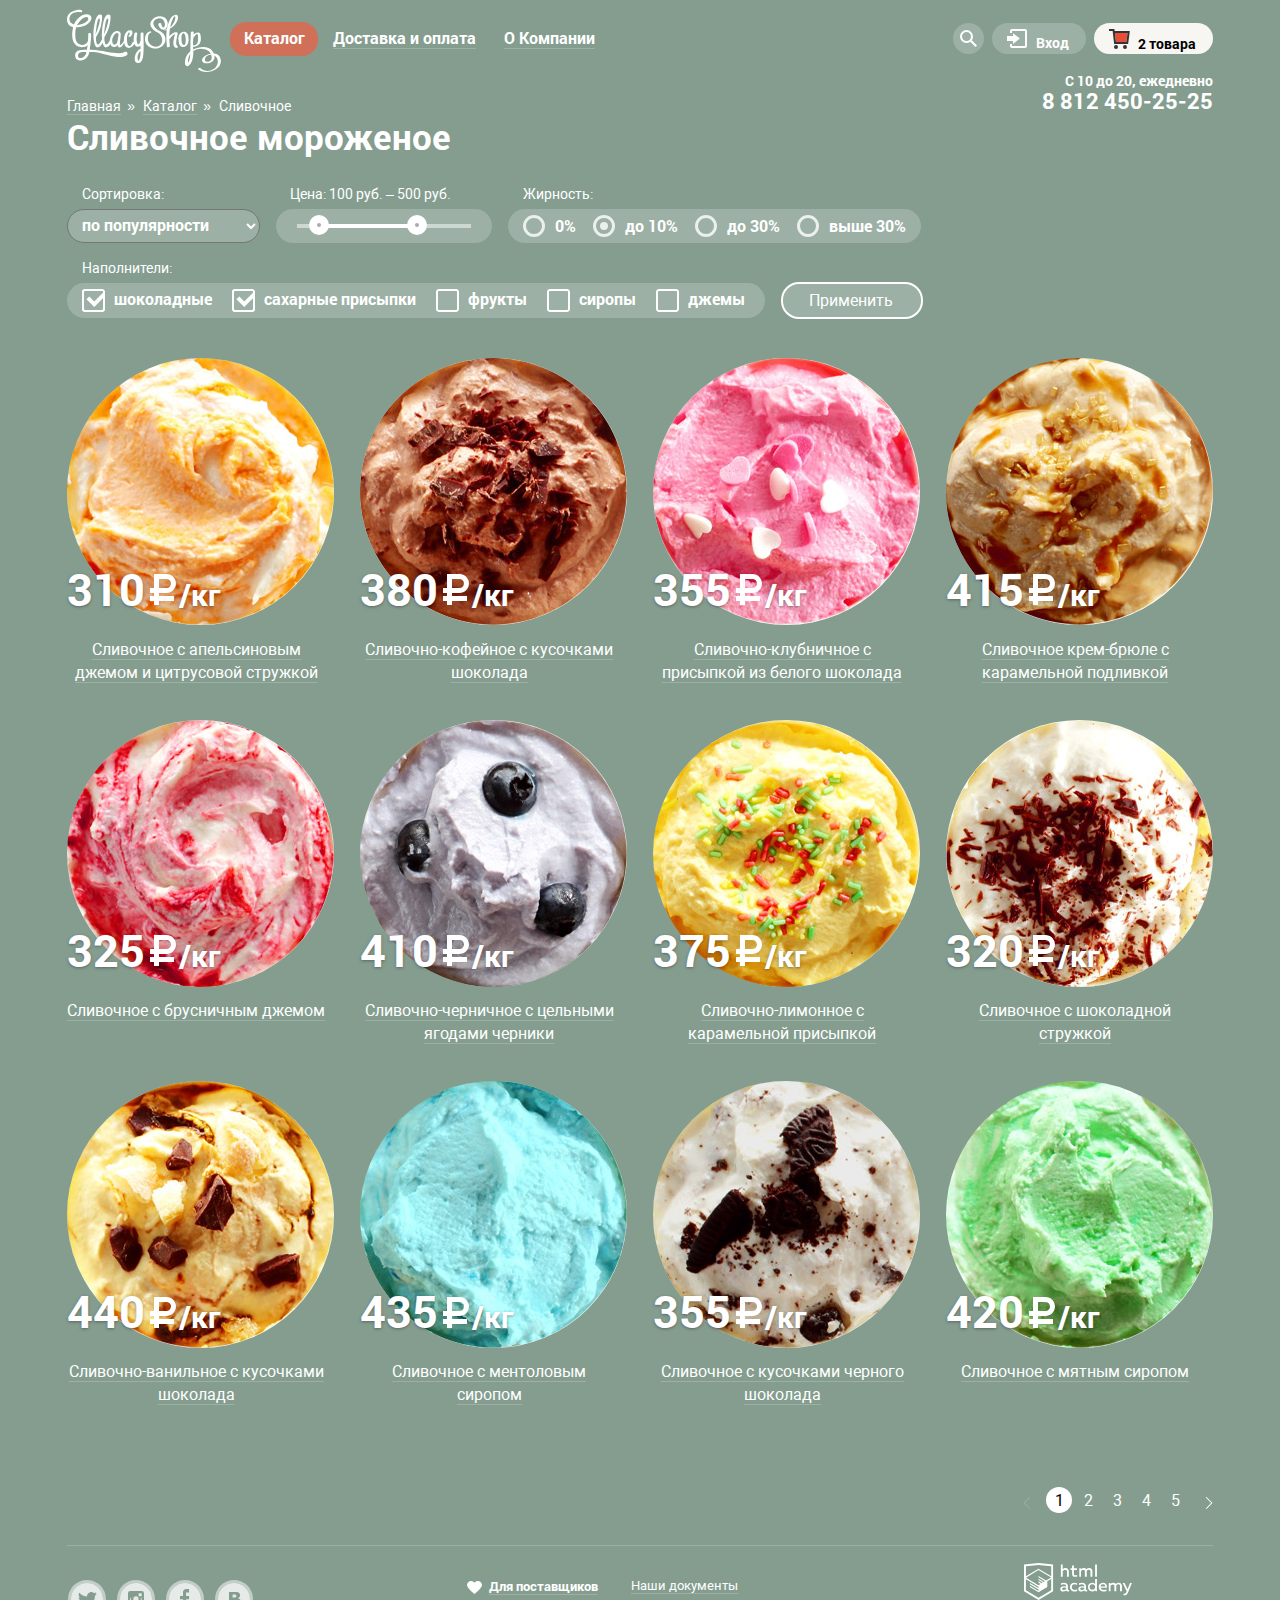
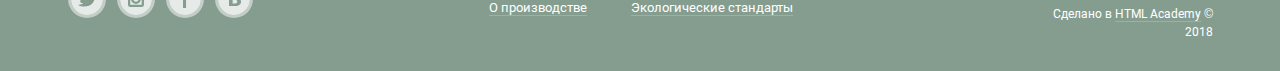
==== catalog.html @ 8725ed73 "Пагинация, улучшение карточки товара, фильтры" ====
<!DOCTYPE html>
<html lang="ru">
  <head>
    <meta charset="utf-8">
    <title>Каталог Глейси</title>
      <link href="css/normalize.css" rel="stylesheet">
      <link href="css/style.css" rel="stylesheet">
  </head>

  <body class="inner-page">
      <svg style="display:none">
          <symbol id="icon-search" viewBox="0 0 17 17">
              <path d="M16.958 15.527L11.75 10.32A6.455 6.455 0 0 0 13 6.5 6.5 6.5 0 1 0 6.5 13a6.465 6.465 0 0 0 3.839-1.263l5.205 5.204 1.414-1.414zM6.5 11C4.019 11 2 8.981 2 6.5S4.019 2 6.5 2 11 4.019 11 6.5 8.981 11 6.5 11z"/>
          </symbol>
          <symbol id="icon-enter" viewBox="0 0 21 19">
              <path d="M6 14.875L12.917 9.5 6 4.125v2.917H-.042v4.917H6z"/>
              <path d="M18 0H5C3.9 0 3 .9 3 2v2h2V2h13v15H5v-2H3v2c0 1.1.9 2 2 2h13c1.1 0 2-.9 2-2V2c0-1.1-.9-2-2-2z"/>
          </symbol>
          <symbol id="icon-basket" viewBox="0 0 21 20">
              <path d="M5.657 2.031L5.422 0H0v2h3.64l1.5 13h13.988l1.699-12.969H5.657zM17.372 13H6.922L5.888 4.031h12.66L17.372 13z"/>
              <circle cx="6.984" cy="18" r="2"/>
              <circle cx="15.984" cy="18" r="2"/>
          </symbol>
          <symbol id="icon-basket-full" viewBox="0 0 21 20">
               <path fill="#E84D37" d="M5.888 4.031L6.922 13h10.45l1.176-8.969z"/>
              <circle fill="#343434" cx="6.984" cy="18" r="2"/>
              <circle fill="#343434" cx="15.984" cy="18" r="2"/>
              <path fill="#343434" d="M5.657 2.031L5.422 0H0v2h3.64l1.5 13h13.988l1.699-12.969H5.657zM17.372 13H6.922L5.888 4.031h12.66L17.372 13z"/>
          </symbol>
          <symbol id="icon-twitter" viewBox="0 0 32 32">
              <path d="M16 0C7.164 0 0 7.164 0 16c0 8.837 7.164 16 16 16 8.837 0 16-7.163 16-16 0-8.836-7.163-16-16-16zm7.944 12.809c-.251 6.516-3.463 10.832-10.992 10.702h-.486c-.447 0-4.543-.443-5.344-1.823 2.479.19 4.247-.406 5.12-1.136-1.048-.289-2.923-.461-3.251-2.848.384.104.618.221 1.299.113-1.307-.824-2.758-1.519-2.679-3.643.311.317 1.164.518 1.46.457-.768-.233-2.149-3.244-.974-4.781 1.984 1.79 4.075 3.482 7.804 3.643.227-2.214 1.24-3.699 3.168-4.325 1.84-.479 3.255.26 3.901 1.138.737-.224 1.453-.466 2.193-.685-.004.833-.569 1.463-.935 1.709.747.165 1.423-.475 1.423-.475-.184.963-1.094 1.725-1.707 1.954z"/>
          </symbol>
          <symbol id="icon-instagram" viewBox="0 0 32 32">
              <path d="M20.916 16a4.938 4.938 0 1 1-9.877 0c0-.394.051-.773.138-1.14h-.897v6.838h11.396V14.86h-.897c.086.367.137.746.137 1.14z"/>
              <path d="M15.978 18.659c1.466 0 2.659-1.193 2.659-2.659s-1.193-2.659-2.659-2.659c-1.466 0-2.659 1.193-2.659 2.659s1.192 2.659 2.659 2.659zm2.659-8.357h3.039v3.039h-3.039z"/>
              <path d="M16 0C7.164 0 0 7.164 0 16c0 8.837 7.164 16 16 16 8.837 0 16-7.163 16-16 0-8.836-7.163-16-16-16zm7.955 21.698a2.285 2.285 0 0 1-2.279 2.279H10.279A2.285 2.285 0 0 1 8 21.698V10.302a2.286 2.286 0 0 1 2.279-2.279h11.396a2.286 2.286 0 0 1 2.279 2.279v11.396z"/>
          </symbol>
          <symbol id="icon-fb" viewBox="0 0 32 32">
              <path d="M16 0C7.164 0 0 7.163 0 16s7.164 16 16 16c8.837 0 16-7.164 16-16S24.837 0 16 0zm4.062 9.455h-3.021v3.444h3.021v3.445h-3.021v8.61H14.02v-8.61H11v-3.445h3.021V9.455c0-1.902 1.353-3.445 3.021-3.445h3.021v3.445z"/>
          </symbol>
          <symbol id="icon-vk" viewBox="0 0 32 32">
              <path d="M16.637 14.495c.402-.019.719-.082.951-.188.326-.145.54-.33.641-.559.101-.229.15-.496.15-.797 0-.232-.058-.465-.174-.697-.116-.232-.322-.405-.617-.517-.264-.1-.592-.155-.984-.165a76.242 76.242 0 0 0-1.652-.014h-.339v2.965h.565c.571 0 1.057-.009 1.459-.028zm1.481 2.589c-.282-.081-.672-.125-1.166-.132a127.97 127.97 0 0 0-1.55-.009h-.79v3.493h.264c1.014 0 1.74-.003 2.18-.009a3.2 3.2 0 0 0 1.212-.245c.377-.157.633-.364.774-.625s.214-.562.214-.9c0-.446-.088-.788-.261-1.03-.17-.241-.464-.423-.877-.543z"/>
              <path d="M16 0C7.164 0 0 7.164 0 16c0 8.837 7.164 16 16 16 8.837 0 16-7.163 16-16 0-8.836-7.163-16-16-16zm6.602 20.531a3.73 3.73 0 0 1-1.124 1.327c-.552.415-1.161.71-1.823.886s-1.501.264-2.519.264h-6.121V8.987h5.443c1.13 0 1.957.038 2.48.113a5.126 5.126 0 0 1 1.561.5c.533.27.929.632 1.189 1.087.26.455.392.975.392 1.558 0 .678-.179 1.278-.536 1.795-.358.518-.863.92-1.517 1.208v.075c.917.182 1.642.559 2.179 1.13.537.571.807 1.325.807 2.261 0 .678-.138 1.283-.411 1.817z"/>
          </symbol>
          <symbol id="heart" viewBox="0 0 15 13">
              <path d="M10.799 0c-1.35 0-2.551.65-3.3 1.661A4.097 4.097 0 0 0 4.199 0C1.875 0 0 1.806 0 4.044 0 7.223 7.499 13 7.499 13s7.499-5.777 7.499-8.956C14.998 1.806 13.123 0 10.799 0z"/>
          </symbol>
          <symbol id="back" viewBox="0 0 8 12">
              <path d="M7.237 5.642L1.73.132c-.2-.197-.52-.197-.717 0s-.198.52 0 .717L6.163 6l-5.15 5.15c-.2.198-.2.52 0 .717.098.1.228.148.357.148.13 0 .26-.05.358-.148l5.51-5.51a.5046.5046 0 0 0 0-.715z"/>
          </symbol>
          <symbol id="forward" viewBox="0 0 8 12">
              <path d="M7.237 5.642L1.73.132c-.2-.197-.52-.197-.717 0s-.198.52 0 .717L6.163 6l-5.15 5.15c-.2.198-.2.52 0 .717.098.1.228.148.357.148.13 0 .26-.05.358-.148l5.51-5.51a.5046.5046 0 0 0 0-.715z"/>
          </symbol>
          <symbol id="ruble" viewBox="0 0 31 36">
              <path fill="#FFF" d="M11 21h7.451c5.247 0 9.5-4.253 9.5-9.5S23.698 2 18.451 2H6v14H2v5h4v3H2v5h4v4h5v-4h15v-5H11v-3zm0-14h7.451v-.03a4.53 4.53 0 0 1 0 9.06V16H11V7z"/>
          </symbol>
      </svg>
      
      <div class="container">
          <header class="header">
              <div class="header-wrapper">
                  <a class="header-logo" href="index.html">
                      <img src="img/logo.svg" width="154" height="64" alt="Логотип магазина мороженого «Глейси»">
                  </a>
                  <nav class="main-menu">
                      <ul class="main-menu-wrapper">
                          <li class="main-menu-item link-modal main-menu-current link-modal">
                              <a class="main-menu-link">Каталог</a>
                              <div class="modal-wrapper modal-wrapper-card">
                                  <ul class="main-menu-modal modal-card">
                                      <li class="modal-card-item">
                                          <a class="modal-card-link">
                                              <b>Новинки</b>
                                          </a>
                                      </li>
                                      <li class="modal-card-item modal-card-current">
                                          <a href="#" class="modal-card-link">Сливочное</a>
                                      </li>
                                      <li class="modal-card-item">
                                          <a href="#" class="modal-card-link">Щербеты</a>
                                      </li>
                                      <li class="modal-card-item">
                                          <a href="#" class="modal-card-link">Фруктовый лед</a>
                                      </li>
                                      <li class="modal-card-item">
                                          <a href="#" class="modal-card-link">Мелорин</a>
                                      </li>
                                  </ul>
                              </div>
                          </li>
                          <li class="main-menu-item">
                              <a class="main-menu-link" href="#">Доставка и оплата</a>
                          </li>
                          <li class="main-menu-item">
                              <a class="main-menu-link"  href="#">О Компании</a>
                          </li>
                      </ul>
                  </nav>
                  <ul class="shop-menu">
                      <li class="shop-menu-item shop-menu-search">
                          <a href="#" class="shop-menu-link search-link">
                              <svg class="icon-search" width="17" height="17"><use xlink:href="#icon-search"></use>
                              </svg>
                              <span class="visually-hidden">Поиск</span>
                          </a>
                          <div class="modal-wrapper modal-wrapper-search">
                              <section class="shop-menu-modal modal-search">
                                  <h2 class="visually-hidden">Форма поиска</h2>
                                  <form class="search-form" action="https://echo.htmlacademy.ru" method="get">
                                      <label class="visually-hidden" for="form-search">Поиск</label>
                                      <input type="text" name="search" id="form-search" placeholder="Что ищем?">
                                  </form>
                              </section>
                          </div>
                      </li>
                      <li class="shop-menu-item shop-menu-login">
                          <a href="#" class="shop-menu-link">
                              <svg class="icon-enter" width="21" height="19">
                                  <use xlink:href="#icon-enter"></use>
                              </svg>
                              Вход
                          </a>
                          <div class="modal-wrapper modal-wrapper-login">
                              <section class="shop-menu-modal modal-login">
                                  <form class="login-form" action="https://echo.htmlacademy.ru" method="post">
                                      <h2 class="visually-hidden">Личный кабинет</h2>
                                      <p>
                                          <label class="visually-hidden" for="login-email">Адрес электронной почты</label>
                                          <input type="email" name="email" id="login-email" value="" placeholder="Электронная почта">
                                      </p>
                                      <p>
                                          <label class="visually-hidden" for="login-password">Введите пароль</label>
                                          <input type="password" name="password" id="login-password" value="" placeholder="Пароль">
                                      </p>
                                      <div class="modal-login-wrapper">
                                          <button class="button" type="submit">Войти</button>
                                          <p class="login-password-info">
                                              <a href="#">Забыли пароль?</a>
                                              <a href="#">Новая регистрация</a>
                                          </p>
                                      </div>
                                  </form>
                              </section>
                          </div>
                      </li>
                      <li class="shop-menu-item basket basket-full">
                          <a class="shop-menu-link">
                              <svg class="icon-basket-full" width="21" height="20">
                                    <use xlink:href="#icon-basket-full"></use>
                                </svg>
                              2 товара
                          </a>
                          <div class="modal-wrapper modal-wrapper-login">
                              <section class="shop-menu-modal modal-basket">
                                  <table class="modal-basket-table">
                                      <tr>
                                          <td class="button-delete">
                                              <button class="modal-basket-close" type="button">Удалить</button>
                                          </td>
                                          <td class="basket-product">
                                              <a href="#">
                                                  <img src="img/product-small-1.jpg" width="33" height="33" alt="Пломбир с апельсиновым джемом">
                                              </a>
                                          </td>
                                          <td class="basket-product-name">
                                              <h2>Пломбир с апельсиновым джемом</h2>
                                          </td>
                                          <td class="basket-product-quantity">
                                              <p>1,5 кг x
                                                  <span class="basket-product-price">200 руб.</span>
                                              </p>
                                          </td>
                                          <td class="amount">
                                              <p>300 руб.</p>
                                          </td>
                                      </tr>
                                      <tr>
                                          <td class="button-delete">
                                              <button class="modal-basket-close" type="button">Удалить</button>
                                          </td>
                                          <td class="basket-product">
                                              <img src="img/product-small-2.jpg" width="33" height="33" alt="Клубничный пломбир с присыпкой из белого шоколада">
                                          </td>
                                          <td class="basket-product-name">
                                              <h2>Клубничный пломбир с присыпкой из белого шоколада</h2>
                                          </td>
                                          <td class="basket-product-quantity">
                                              <p>1,5 кг x
                                                  <span class="basket-product-price">300 руб.</span>
                                              </p>
                                          </td>
                                          <td class="amount">
                                              <p>450 руб.</p>
                                          </td>
                                      </tr>
                                  </table>
                                  <p class="total">
                                      <b>Итого: 750 руб.</b>
                                  </p>
                                  <div class="basket-button-wrapper">
                                      <a href="#" class="button">Оформить заказ</a>
                                  </div>
                              </section>
                          </div>
                      </li>
                  </ul>
              </div>
              <div class="time-and-phone">
                  <p class="time">С 10 до 20, ежедневно<br>
                      <a class="phone" href="tel:+78124502525">8 812 450-25-25</a>
                  </p> 
              </div>
          </header>
      </div>
      
      <main class="container">
          <ul class="breadcrumbs">
              <li class="breadcrumbs-item">
                  <a href="index.html">Главная</a>
              </li>
              <li class="breadcrumbs-item">
                  <a href="#">Каталог</a>
              </li>
              <li  class="breadcrumbs-item breadcrumbs-current">
                  Сливочное
              </li>
          </ul>
          
          <h1 class="page-title">Сливочное мороженое</h1>
          
          <section class="filters">
              <h2 class="visually-hidden">Фильтр товаров</h2>
              <form action="https://echo.htmlacademy.ru" method="get" class="filter">
                  <fieldset class="filter-item">
                      <legend class="filter-item-title">Сортировка:</legend>
                      <div class="select">
                          <select class="select-item" name="sorting" id="filter-sorting">
                              <option value="popular">по популярности</option>
                              <option value="cheap">сначала недорогие</option> 
                              <option value="expensive">сначала дорогие</option> 
                              <option value="fat">по жирности</option> 
                          </select>
                      </div>
                  </fieldset>
                  
                  <fieldset class="filter-item">
                      <p class="range-price">
                          Цена:
                          <span class="range-price-min">100 руб.</span> ‒ 
                          <span class="price-max">500 руб.</span>
                      </p>
                      <div class="range">
                          <div class="range-line">
                              <div class="range-value"></div>
                              <button class="range-button range-button-left"></button>
                              <button class="range-button range-button-right"></button>
                          </div>
                      </div>
                  </fieldset>
                  
                  <fieldset class="filter-item">
                      <legend class="filter-item-title">Жирность:</legend>
                      <div class="filter-list-wrapper">
                          <ul class="filter-radio">
                              <li class="filter-radio-item">
                                  <input class="visually-hidden filter-input filter-input-radio" type="radio" name="fat-content" value="0%" id="filter-non-fat">
                                  <label for="filter-non-fat" class="label-radio">0%</label>
                              </li>
                              <li class="filter-radio-item">
                                  <input class="visually-hidden filter-input filter-input-radio" type="radio" name="fat-content" value="10%" id="filter-10-fat" checked>
                                  <label for="filter-10-fat" class="label-radio">до 10%</label>
                              </li>
                              <li class="filter-radio-item">
                                  <input class="visually-hidden filter-input filter-input-radio" type="radio" name="fat-content" value="30%" id="filter-30-fat">
                                  <label for="filter-30-fat" class="label-radio">до 30%</label>
                              </li>
                              <li class="filter-radio-item">
                                  <input class="visually-hidden filter-input filter-input-radio" type="radio" name="fat-content" value="more than 30%" id="filter-more-30">
                                  <label for="filter-more-30" class="label-radio">выше 30%</label>
                              </li>
                          </ul>
                      </div>
                  </fieldset>
                  
                  <fieldset class="filter-item">
                      <legend class="filter-item-title">Наполнители:</legend>
                      <div class="filter-list-wrapper">
                          <ul class="filter-checkbox">
                              <li class="filter-checkbox-item">
                                  <input class="visually-hidden filter-input filter-input-ckeckbox" type="checkbox" name="chocolate" id="filter-chocolate" checked>
                                  <label for="filter-chocolate" class="label-checkbox">шоколадные</label>
                              </li>
                              <li class="filter-checkbox-item">
                                  <input class="visually-hidden filter-input filter-input-ckeckbox" type="checkbox" name="sugar" id="filter-sugar" checked>
                                  <label for="filter-sugar" class="label-checkbox">сахарные присыпки</label>
                              </li>
                              <li class="filter-checkbox-item">
                                  <input class="visually-hidden filter-input filter-input-ckeckbox" type="checkbox" name="fruits" id="filter-fruits">
                                  <label for="filter-fruits" class="label-checkbox">фрукты</label>
                              </li>
                              <li class="filter-checkbox-item">
                                  <input class="visually-hidden filter-input filter-input-ckeckbox" type="checkbox" name="syrups" id="filter-syrups">
                                  <label for="filter-syrups" class="label-checkbox">сиропы</label>
                              </li>
                              <li class="filter-checkbox-item">
                                  <input class="visually-hidden filter-input filter-input-ckeckbox" type="checkbox" name="jam" id="filter-jam">
                                  <label for="filter-jam" class="label-checkbox">джемы</label>
                              </li>
                          </ul>
                      </div>
                  </fieldset>
                  
                  <button class="filtres-button" type="button">Применить</button>
              </form>
          </section>
          
          <section class="catalog">
            <h2 class="visually-hidden">Каталог</h2>
            <ul class="catalog-list">
                <li class="catalog-item">
                    <article class="product">
                        <div class="product-image">
                            <img src="img/product-1.jpg" width="267" height="267" alt="Сливочное с апельсиновым джемом и цитрусовой стружкой">
                            <p class="product-price">310<svg class="ruble" width="31" height="36"><use xlink:href="#ruble"></use></svg><span>/кг</span></p>
                        </div>
                        <h3>
                            <a href="#">Сливочное с апельсиновым джемом и цитрусовой стружкой</a>
                        </h3>
                        <div class="product-hover">
                            <a href="#" class="button button-quick-view">Быстрый просмотр</a> 
                        </div>          
                    </article>
                </li>
                <li class="catalog-item">
                    <article class="product">
                        <div class="product-image">
                            <img src="img/product-2.jpg" width="267" height="267" alt="Сливочно-кофейное с кусочками шоколада">
                            <p class="product-price">380<svg class="ruble" width="31" height="36"><use xlink:href="#ruble"></use></svg><span>/кг</span></p>
                        </div>
                        <h3>
                            <a href="#">Сливочно-кофейное с кусочками шоколада</a>
                        </h3>
                        <div class="product-hover">
                            <a href="#" class="button button-quick-view">Быстрый просмотр</a> 
                        </div>
                    </article>
                </li>
                <li class="catalog-item">
                    <article class="product">
                        <div class="product-image">
                            <img src="img/product-3.jpg" width="267" height="267" alt="Сливочно-клубничное с присыпкой из белого шоколада">
                                <p class="product-price">355<svg class="ruble" width="31" height="36"><use xlink:href="#ruble"></use></svg><span>/кг</span></p>
                        </div>
                        <h3>
                            <a href="#">Сливочно-клубничное с присыпкой из белого шоколада</a>
                        </h3>
                        <div class="product-hover">
                            <a href="#" class="button button-quick-view">Быстрый просмотр</a> 
                        </div>        
                    </article>
                </li>
                <li class="catalog-item">
                    <article class="product">
                        <div class="product-image">
                            <img src="img/product-4.jpg" width="267" height="267" alt="Сливочное крем-брюле с карамельной подливкой">
                            <p class="product-price">415<svg class="ruble" width="31" height="36"><use xlink:href="#ruble"></use></svg><span>/кг</span></p>
                        </div>
                        <h3>
                            <a href="#">Сливочное крем-брюле с карамельной подливкой</a>
                        </h3>
                        <div class="product-hover">
                            <a href="#" class="button button-quick-view">Быстрый просмотр</a> 
                        </div>           
                    </article>
                </li>
                <li class="catalog-item">
                    <article class="product">
                        <div class="product-image">
                            <img src="img/product-5.jpg" width="267" height="267" alt="Сливочное с брусничным джемом">
                            <p class="product-price">325<svg class="ruble" width="31" height="36"><use xlink:href="#ruble"></use></svg><span>/кг</span></p>
                        </div>
                        <h3>
                            <a href="#">Сливочное с брусничным джемом</a>
                        </h3>
                        <div class="product-hover">
                            <a href="#" class="button button-quick-view">Быстрый просмотр</a> 
                        </div>             
                    </article>
                </li>
                <li class="catalog-item">
                    <article class="product">
                        <div class="product-image">
                            <img src="img/product-6.jpg" width="267" height="267" alt="Сливочно-черничное с цельными ягодами черники">
                            <p class="product-price">410<svg class="ruble" width="31" height="36"><use xlink:href="#ruble"></use></svg><span>/кг</span></p>
                        </div>
                        <h3>
                            <a href="#">Сливочно-черничное с цельными ягодами черники</a>
                        </h3>
                        <div class="product-hover">
                            <a href="#" class="button button-quick-view">Быстрый просмотр</a> 
                        </div>             
                    </article>
                </li>
                <li class="catalog-item">
                    <article class="product">
                        <div class="product-image">
                            <img src="img/product-7.jpg" width="267" height="267" alt="Сливочно-лимонное с карамельной присыпкой">
                            <p class="product-price">375<svg class="ruble" width="31" height="36"><use xlink:href="#ruble"></use></svg><span>/кг</span></p>
                        </div>
                        <h3>
                            <a href="#">Сливочно-лимонное с карамельной присыпкой</a>
                        </h3>
                        <div class="product-hover">
                            <a href="#" class="button button-quick-view">Быстрый просмотр</a> 
                        </div>              
                    </article>
                </li>
                <li class="catalog-item">
                    <article class="product">
                        <div class="product-image">
                            <img src="img/product-8.jpg" width="267" height="267" alt="Сливочное с шоколадной стружкой">
                            <p class="product-price">320<svg class="ruble" width="31" height="36"><use xlink:href="#ruble"></use></svg><span>/кг</span></p>
                        </div>
                        <h3>
                            <a href="#">Сливочное с шоколадной стружкой</a>
                        </h3>
                        <div class="product-hover">
                            <a href="#" class="button button-quick-view">Быстрый просмотр</a> 
                        </div>
                    </article>
                </li>
                <li class="catalog-item">
                    <article class="product">
                        <div class="product-image">
                            <img src="img/product-9.jpg" width="267" height="267" alt="Сливочно-ванильное с кусочками шоколада">
                            <p class="product-price">440<svg class="ruble" width="31" height="36"><use xlink:href="#ruble"></use></svg><span>/кг</span></p>
                        </div>
                        <h3>
                            <a href="#">Сливочно-ванильное с кусочками шоколада</a>
                        </h3>
                        <div class="product-hover">
                            <a href="#" class="button button-quick-view">Быстрый просмотр</a> 
                        </div>             
                    </article>
                </li>
                <li class="catalog-item">
                    <article class="product">
                        <div class="product-image">
                            <img src="img/product-10.jpg" width="267" height="267" alt="Сливочноe с ментоловым сиропом">
                            <p class="product-price">435<svg class="ruble" width="31" height="36"><use xlink:href="#ruble"></use></svg><span>/кг</span></p>
                        </div>
                        <h3>
                            <a href="#">Сливочноe с ментоловым сиропом</a>
                        </h3>
                        <div class="product-hover">
                            <a href="#" class="button button-quick-view">Быстрый просмотр</a> 
                        </div>             
                    </article>
                </li>
                <li class="catalog-item">
                    <article class="product">
                        <div class="product-image">
                            <img src="img/product-11.jpg" width="267" height="267" alt="Сливочное с кусочками черного шоколада">
                            <p class="product-price">355<svg class="ruble" width="31" height="36"><use xlink:href="#ruble"></use></svg><span>/кг</span></p>
                        </div>
                        <h3>
                            <a href="#">Сливочное с кусочками черного шоколада</a>
                        </h3>
                        <div class="product-hover">
                            <a href="#" class="button button-quick-view">Быстрый просмотр</a> 
                        </div>              
                    </article>
                </li>
                <li class="catalog-item">
                    <article class="product">
                        <div class="product-image">
                            <img src="img/product-12.jpg" width="267" height="267" alt="Сливочное с мятным сиропом">
                            <p class="product-price">420<svg class="ruble" width="31" height="36"><use xlink:href="#ruble"></use></svg><span>/кг</span></p>
                        </div>
                        <h3>
                            <a href="#">Сливочное с мятным сиропом</a>
                        </h3>
                        <div class="product-hover">
                            <a href="#" class="button button-quick-view">Быстрый просмотр</a> 
                        </div>              
                    </article>
                </li>
            </ul>
          </section>
            <ul class="pagination-list">
                <li class="pagination-item disabled">
                    <a class="pagination-button">
                        <svg class="pagination-icon back" width="8" height="12">
                            <use xlink:href="#back"></use>
                        </svg>
                        <span class="visually-hidden">Назад</span>
                    </a>
                </li>
                <li class="pagination-item pagination-item-current">
                    <a href="#" class="pagination-link">1</a>
                </li>
                <li class="pagination-item">
                    <a href="#" class="pagination-link">2</a>
                </li>
                <li class="pagination-item">
                    <a href="#" class="pagination-link">3</a>
                </li>
                <li class="pagination-item">
                    <a href="#" class="pagination-link">4</a>
                </li>
                <li class="pagination-item">
                    <a href="#" class="pagination-link">5</a>
                </li>
                <li class="pagination-item">
                    <a href="#" class="pagination-button">
                        <svg class="pagination-icon forward" width="8" height="12">
                            <use xlink:href="#forward"></use>
                        </svg>
                        <span class="visually-hidden">Вперед</span>
                    </a>
                </li>
            </ul>
        
      </main>
      
      <footer class="footer">
            <div class="container">
                <div class="footer-wrapper">
                    <ul class="footer-social">
                        <li>
                            <a class="social-btn" href="#" aria-label="Читайте нас в Твиттере">
                                <svg class="social-icon icon-twitter" width="32" height="32">
                                    <use xlink:href="#icon-twitter"></use>
                                </svg>
                                <span class="visually-hidden">Твиттер</span>
                            </a>
                        </li>
                        <li>
                            <a class="social-btn" href="#" aria-label="Читайте нас в Инстаграм">
                                <svg class="social-icon icon-instagram" width="32" height="32">
                                    <use xlink:href="#icon-instagram"></use>
                                </svg>
                                <span class="visually-hidden">Истаграм</span>
                            </a>
                        </li>
                        <li>
                            <a class="social-btn" href="#" aria-label="Читайте нас в Фейсбук">
                                <svg class="social-icon icon-fb" width="32" height="32">
                                    <use xlink:href="#icon-fb"></use>
                                </svg>
                                <span class="visually-hidden">Фейсбук</span>
                            </a>
                        </li>
                        <li>
                            <a class="social-btn" href="#" aria-label="Читайте нас в Вконтакте">
                                <svg class="social-icon icon-vk" width="32" height="32">
                                    <use xlink:href="#icon-vk"></use>
                                </svg>
                                <span class="visually-hidden">Вконтакте</span>
                            </a>
                        </li>
                    </ul>
                    <ul class="footer-menu">
                        <li>
                            <a class="footer-menu-link footer-menu-link-bold" href="#">
                                <svg class="heart" width="15" height="13">
                                    <use xlink:href="#heart"></use>
                                    </svg>
                                <b>Для поставщиков</b>
                            </a>
                        </li>
                        <li>
                            <a class="footer-menu-link" href="#">Наши документы</a>
                        </li>
                        <li>
                            <a class="footer-menu-link" href="#">О производстве</a>
                        </li>
                        <li>
                            <a class="footer-menu-link" href="#">Экологические стандарты</a>
                        </li>
                    </ul>
                    <div class="footer-copyright">
                        <a class="html-logo-link" href="https://htmlacademy.ru/intensive/htmlcss">
                            <img src="img/logo-htmlacademy.svg" width="108" height="39" alt="Логотип HTML Academy">
                        </a>
                        <p>Сделано в <a class="copyright-link" href="https://htmlacademy.ru/">HTML Academy</a> © 2018</p>
                    </div>
                </div>
            </div>
        </footer>

  </body>
</html>
---- css/style.css ----
@font-face {
    font-family: "Roboto";
    src: url("../fonts/roboto/roboto.woff2"),
         url("../fonts/roboto/roboto.woff");
    font-weight: normal;
}

@font-face {
    font-family: "Roboto";
    src: url("../fonts/roboto/robotobold.woff2"),
         url("../fonts/roboto/robotobold.woff");
    font-weight: 700;
}

body {
    margin: 0;
    padding: 0;
    
    font-family: "Roboto", Arial, sans-serif;
    font-size: 16px;
    line-height: 1.2;
    font-weight: 700;
    color: #ffffff;
    text-transform: none;
}

.inner-page {
    background-color: #849d8f;
}

.inner-page .header-logo {
    margin-bottom: 0;
}

.inner-page .header {
    margin-bottom: -15px;
}

a {
    text-decoration: none;
}

img {
    max-width: 100%;
    height: auto;
}

.page-title {
    font-size: 35px;
    line-height: 41px;
    margin: 0;
    margin-bottom: 29px;
}

.button {
    font: inherit;
    font-size: 18px;
    line-height: 24px;
    font-weight: 700;
    
    padding-top: 10px;
    padding-right: 24px;
    padding-bottom: 12px;
    padding-left: 22px;
    
    text-align: center;
    color: #ffffff;
    text-transform: none;
    
    background-color: #ec583c;
    background-image: linear-gradient( 90deg, rgb(231,74,53) 0%, rgb(242,104,67) 100%);
    border: none;
    
    border-radius: 23px;
    
    box-shadow: 0 2px 2px #ac1000;
}

.modal-feedback-show {
    display: block;
}

.container {
    width: 1146px;
    margin: 0 auto;
    padding: 0 27px;
}

.index-columns {
    display: flex;
    justify-content: space-between;
    margin-bottom: 40px;
}

.header {
    padding-top: 9px;
    margin-bottom: 276px;
}

.header-logo {
    width: 154px;
    height: 64px;
}

.header-wrapper {
    display: flex;
    align-items: flex-start;
    width: 100%;
    
    margin: 0;
}

.slider {
    margin-bottom: 42px;
}

.slide-button {
    font-size: 32px;
    line-height: 44px;
    text-shadow: 0px 2px 5px rgba(160, 32, 11, 0.76);
}

.button:hover {
    background-color: #f07963;
    box-shadow: 0 2px 2px #ac1000;
}

.button:active {
    background-color: #ec583c;
    box-shadow: inset 0 2px 2px #942718;
    background-image: linear-gradient( 90deg, rgb(242,104,67) 0%, rgb(231,74,53) 100%);

}

.slider ul {
    margin: 0;
    padding: 0;
    
    list-style: none;
}

.slider-item {
    font-size: 60px;
    line-height: 60px;
    text-align: center;
}

.visually-hidden:not(:focus):not(:active),
input[type="checkbox"].visually-hidden,
input[type="radio"].visually-hidden {
    position: absolute;
    
    width: 1px;
    height: 1px;
    margin: -1px;
    border: 0;
    padding: 0;
    
    white-space: nowrap;
    
    clip-path: inset(100%);
    clip: rect(0 0 0 0);
    overflow: hidden;
}

.site-wrapper {
    min-width: 940px;
    background-color: #849d8f;
    background-image: url("../img/background-1.png");
    background-position: top center;
    background-repeat: no-repeat;
    
    transition: background-image 0.5s ease, background-color 0.5s ease;
}

.site-wrapper:before,
.site-wrapper:after {
    content: "";
    
    visibility: hidden;
}

.site-wrapper:before {
    background-image: url("../img/background-2.png");
}

.site-wrapper:after {
    background-image: url("../img/background-3.png");
}

.slider {
    position: relative;
    
    text-align: center;
    color: #ffffff;
}

.slider-list {
    margin: 0;
    padding: 0;
    
    list-style: none;
}

.slide-title {
    width: 700px;
    margin: 0 auto;
    margin-bottom: 33px;
    
    font-size: 60px;
    line-height: 60px;
    font-weight: 700;
}

.slide-button {
    display: inline-block;
    padding: 10px 40px;
    
    font-weight: 600;
    font-size: 32px;
    line-height: 44px;
    text-align: center;
    color: #ffffff;
    vertical-align: top;
    text-decoration: none;
    text-shadow: 0 2px 5px rgba(160, 32, 11, 0.76);
    
    background: #f26843;
    background: linear-gradient(to bottom, #f26843 0%, #e74a35 100%);
    border-radius: 50px;
    
    box-shadow: 0 2px 2px rgba(172, 16, 0, 0.64);
    border: none;

    cursor: pointer;
}

.button:hover {
    background: linear-gradient(to bottom, #f58669 0%, #ec6f5e 100%);
    box-shadow: 0 2px 2px rgba(172, 16, 0, 1);
}

.button:active {
    background: linear-gradient(to bottom, #d84732 0%, #e1613e 100%);
    box-shadow: inset 0 2px 2px rgba(172, 16, 0, 1);
}

.slider-controls {
    position: absolute;
    bottom: 23px;
    left: 0;
    z-index: 8;
    
    font-size: 0;
}

.slider-controls label {
  display: inline-block;
  width: 17px;
  height: 17px;
  margin-right: 8px;

  vertical-align: top;

  background-color: transparent;
  border: 2px solid #ffffff;
  border-radius: 50%;
  cursor: pointer;
}

.slider-controls label:hover {
    background-color: rgba(248, 247, 244, 0.4);
}

#product-1:checked ~ .site-wrapper {
    background-color: #849d8f;
    background-image: url("../img/background-1.png");
}

#product-2:checked ~ .site-wrapper {
    background-color: #8996a6;
    background-image: url("../img/background-2.png");
}

#product-3:checked ~ .site-wrapper {
    background-color: #9d8b84;
    background-image: url("../img/background-3.png");
}

.slide {
    display: none;
}

#product-1:checked ~ .site-wrapper #slide1,
#product-2:checked ~ .site-wrapper #slide2,
#product-3:checked ~ .site-wrapper #slide3 {
    display: block;
}

#product-1:checked ~ .site-wrapper label[for="product-1"],
#product-2:checked ~ .site-wrapper label[for="product-2"],
#product-3:checked ~ .site-wrapper label[for="product-3"] {
    background-color: #ffffff;;
}

.main-menu ul {
    margin: 0;
    padding: 0;
    
    list-style: none;
}

.main-menu a {
    color: #ffffff;
    border-bottom: 1px solid rgba(255, 255, 255, 0.2);
}

.main-menu {
    width: 419px;
    margin-top: 13px;
    margin-left: 9px;
    margin-right: 26px;
    
    font-size: 16px;
    line-height: 18px;
}

.main-menu-item:hover {
    color: #000000;
    
    background-color: #f8f7f4;
    
    border-radius: 16px;
}

.main-menu-item:hover .main-menu-link {
    color: #000000;
    
    border: none;
}

.main-menu-item:active {
    color: #000000;
    
    background-color: #f8f7f4;
    
    box-shadow: inset 0px 2px 1px 0px #696969;
    
    border-radius: 16px;
}

.main-menu-item:active a {
    color: #000000;
    
    border: none;
}

.main-menu-modal {
    font-size: 14px;
    line-height: 16px;
    font-weight: 400;
    
    background-color: #f8f7f4;
    
    box-shadow: 0px 20px 20px 0px rgba(0, 0, 0, 0.4);
}

.main-menu-modal a {
    color: #000000;
}

.main-menu-modal li:hover {
    background-color: #fbded7;
}

.main-menu-modal li:active {
    background-color: #f6b5a5;
}

.main-menu-wrapper {
    display: flex;
    flex-wrap: wrap;
}

.main-menu-modal a {
    display: block;
    
    border: none;
}

.main-menu-item {
    position: relative;
    
    padding-top: 7px;
    padding-right: 13px;
    padding-bottom: 9px;
    padding-left: 14px;
    
    margin-right: 1px;
}

.modal-wrapper {
    position: absolute;
}

.modal-wrapper-card {
    top: 30px;
    left: -5px;
}

.modal-wrapper-search {
    top: 30px;
    right: 0;
}

.modal-wrapper-login {
    top: 30px;
    right: 0;
}

.modal-card {
    display: none;
    
    position: relative;
    
    width: 143px;
    margin-top: 10px;
    padding-bottom: 6px;
        
    border-radius: 5px;
}

.link-modal:hover .modal-card {
    display: block;
    
    margin-top: 10px;
    padding-bottom: 6px;
    
    z-index: 2;
}

.modal-card-item:first-child {
    position: relative;
    margin-bottom: 4px;
}

.modal-card-item:first-child .modal-card-link {
    padding-top: 11px;
    padding-bottom: 13px;
    font-weight: 700;
}

.modal-card-item:not(:first-child):not(:last-child) {
    margin-bottom: 3px;
}

.modal-card-link {
    padding-top: 5px;
    padding-bottom: 7px;
    padding-left: 19px;
    
    font-weight: 400;
}

.modal-card-item:first-child::before {
    content: "";
    
    position: absolute;
    left: 5%;
    width: 90%;
    
    bottom: 1px;
    height: 1px;
    
    background-color: #d1d0ce;
}

.main-menu-modal .modal-card-current:hover,
.main-menu-modal .modal-card-current:active {
    background-color: #d07058;
}

.modal-card-current {
    background-color: #d07058;
}

.modal-card-current .modal-card-link {
    color: #ffffff;
}

.shop-menu {
    display: flex;
    flex-wrap: wrap;
    justify-content: flex-end;
    align-items: center;
    
    width: 293px;
    margin-top: 9px;
    margin-left: auto;
    padding: 0;
    padding-top: 5px;
    
    font-size: 14px;
    line-height: 16px;
    
    list-style: none;
}

.shop-menu-item {
    position: relative;
    
    display: inline-block;
    
    background-color: rgba(255, 255, 255, 0.2);
}

.shop-menu-item:not(:last-child) {
    margin-right: 8px;

}

.shop-menu-link {
    color: #ffffff;
    vertical-align: top;
}

.shop-menu-link svg {
    margin-right: 5px;
}

.shop-menu-search {
    position: relative;
    padding: 7px;
    padding-bottom: 4px;
    border-radius: 50%;
}

.shop-menu-search svg {
    margin: 0;
}

.shop-menu-login {
    position: relative;
    padding-top: 6px;
    padding-left: 9px;
    padding-bottom: 3px;
    padding-right: 17px;
}

.basket {
    position: relative;
    padding-top: 6px;
    padding-left: 9px;
    padding-bottom: 2px;
    padding-right: 17px;
}

.shop-menu-item:not(.shop-menu-search) {
    border-radius: 16px;
}

.shop-menu-item:hover:not(.basket) {
    background-color: #f8f7f4;
    fill: #000000;
}

.icon-search,
.icon-enter,
.icon-basket {
    fill: #ffffff;
    
    transition: fill 0.3s ease;
}

.shop-menu-item:hover:not(.basket) .icon-search,
.shop-menu-item:hover:not(.basket) .icon-enter {
    fill: #000000;
}

.shop-menu-link:not(.search-link) {
    padding-left: 6px;
}

.shop-menu-item:hover:not(.basket) .shop-menu-link {
    color: #000000;
}

.shop-menu-modal {    
    background-color: #f8f7f4;
    
    box-shadow: 0px 20px 20px 0px rgba(0, 0, 0, 0.4);
}

.modal-search,
.modal-login {
    display: none;
    position: relative;
}


.shop-menu-search:hover .modal-search {
    display: block;
}

.shop-menu-login:hover .modal-login {
    display: block;
}

.modal-search {    
    padding-top: 18px;
    padding-bottom: 19px;
    padding-left: 14px;
    padding-right: 31px;
    margin-top: 6px;
    width: 342px;
    
    font-size: 14px;
    
    border-radius: 5px;
    
    box-sizing: border-box;
}

.modal-search form {
    display: block;
}

.modal-search input {
    width: 273px;
    
    padding-left: 12px;
    padding-top: 10px;
    padding-bottom: 14px;
        padding-right: 24px;
    margin: 1px;
    
    font-family: inherit;
    font-size: 16px;
    font-weight: 700;
    
    background-color: #ffffff;
    
    border: 1px solid #d3d3d2;
    border-radius: 5px;
}

.modal-search input::-webkit-input-placeholder {
    font-weight: 400;
}

.modal-search input::-moz-placeholder {
    font-weight: 400;
}

.modal-search input:-ms-input-placeholder {
    font-weight: 400;
}

.modal-search input:hover {
    border: 2px solid #c7c6c5;
    border-radius: 5px;
    
    margin: 0;
}

.modal-search input:focus {    
    border: 2px solid #8fbdec;
    border-radius: 5px;
    
    margin: 0;
    
    outline: 0;
}

.modal-login {    
    width: 236px;
    padding: 20px 19px;
    margin-top: 6px;
    
    border-radius: 5px;
}


.modal-login form {
    font-size: 14px;
}

.modal-login input::-webkit-input-placeholder {
    font-weight: 400;
}

.modal-login input::-moz-placeholder {
    font-weight: 400;
}

.modal-login input:-ms-input-placeholder {
    font-weight: 400;
}

.modal-login input {
    font-family: inherit;
    font-size: 16px;
    font-weight: 700;
    
    width: 216px;
    padding: 12px 11px;
    
    margin: 1px;
    margin-bottom: 19px;
    
    background-color: #ffffff;
    
    border: 1px solid #d3d3d2;
    border-radius: 5px;
}

.modal-login input:hover {
    margin: 0;
    margin-bottom: 18px;
    
    border: 2px solid #c7c6c5;
    border-radius: 5px;
}

.modal-login input:focus {
    margin: 0;
    margin-bottom: 18px;
    
    border: 2px solid #8fbdec;
    border-radius: 5px;
    
    outline: 0;
}

.modal-login .button {
    padding-top: 10px;
    padding-right: 24px;
    padding-bottom: 10px;
    padding-left: 22px;
    
    border-radius: 17px;
}

.modal-login p {
    margin: 0;
}

.login-password-info {
    display: flex;
    flex-direction: column;
}

.login-password-info a:first-child {
    margin-bottom: 7px;
}

.login-password-info a {
    font-size: 13px;
    font-weight: 400;
    
    color: #000000;
    
    border-bottom: 1px solid #000000;
}

.modal-login-wrapper {
    display: flex;
    flex-wrap: wrap;
    align-items: flex-start;
    justify-content: space-between;
}

.modal-login-wrapper .button {
    display: block;
    margin-right: 15px;
}

.time-and-phone {    
    font-size: 14px;
    line-height: 16px;
    text-align: right;
}

.time-and-phone p {
    margin: 0;
}

.phone {
    color: #ffffff;
    
    font-size: 22px;
    line-height: 24px;
}

.banners {
    margin-bottom: 40px;
}

.banners h3 {
    font-size: 35px;
    line-height: 41px;
    padding: 0;
    margin: 0;
}

.banners p {
    font-size: 18px;
    line-height: 22px;
}

.banner {
    width: 560px;
    height: 230px;
}

.banner-raspberries {
    color: #ffffff;
    
    background-color: #5d1121;
    background-image: url("../img/raspberries.jpg");
    background-repeat: no-repeat;
}

.banner-chocolate {
    color: #ffffff;
    
    background-color: #42271b;
    background-image: url("../img/chocolate.jpg");
    background-repeat: no-repeat;
}

.banner {
    position: relative;
    width: 560px;
    min-height: 228px;
    padding-top: 16px;
    padding-right: 21px;
    padding-left: 18px;
    font-size: 18px;
    box-sizing: border-box;
    border-radius: 15px;
}

.banners h3 {
    font-size: 35px;
    line-height: 41px;
    margin-bottom: 16px;
    margin-top: 0;
}

.banners p {
    margin-top: 0;
    margin-bottom: 12px;
    font-size: 18px;
    line-height: 22px;
}

.banners .button {
    position: absolute;
    right: 20px;
    bottom: 24px;
    
    padding-top: 10px;
    padding-right: 24px;
    padding-bottom: 12px;
    padding-left: 22px;
    
    border-radius: 23px;
    
}

.catalog-list {
    display: flex;
    flex-wrap: wrap;
    margin-bottom: 40px;
    justify-content: space-between;
}

.catalog ul {
    margin: 0;
    padding: 0;
    
    list-style: none;
}

.catalog a:not(.button) {
    font-size: 16px;
    line-height: 22px;
    font-weight: 400;
    
    color: #ffffff;
    border-bottom: 1px solid rgba(255, 255, 255, 0.2);
}

.catalog a:hover:not(.button),
.catalog a:active:not(.button) {
    color: #ffbc9e;
    border-bottom: 1px solid #ffbc9e;
}

.product {
    position: relative;
    margin-bottom: 36px;
    z-index: 1;
    
    width: 267px;
}

.product-hit::before {
    content: "";
    
    position: absolute;
    top: 0;
    left: 0;
    
    width: 61px;
    height: 61px;
    z-index: 3;
    
    background-image: url(../img/hit.svg);
}

.product-image {
    position: relative;
    z-index: 2;
    
    margin-bottom: 9px;
}

.catalog-item img {
    border-radius: 50%;
}

.product-price {
    position: absolute;
    margin: 0;
    bottom: 12px;
    left: 0;
    z-index: 3;
    
    font-size: 45px;
    line-height: 45px;
    text-shadow: 0px 1px 3px rgba(49, 50, 53, 0.5);
}

.product-price span {
    font-size: 30px;
}

.ruble {
    margin-top: -7px;
    margin-left: 3px;
    vertical-align: middle;
/*    -----------------------------------------Нужна тень*/
}

.product h3 {
    position: relative;
    
    margin: 0;
    z-index: 3;
    
    width: 258px;
    
    font-size: 16px;
    line-height: 22px;
    text-align: center;
}

.catalog-item:hover .product-hover{
    opacity: 1;
}

.catalog-item:hover .product {
    z-index: 2;
}

.product-hover {
    position: absolute;
    top: -6px;
    left: -13px;
    z-index: 1;
    
    opacity: 0;
    
    padding-top: 11px;
    padding-left: 13px;
    padding-right: 13px;
    
    width: 100%;
    height: 394px;
    
    text-align: center;
    
    background-color: rgba(248, 247, 244, 0.2);
    
    border-radius: 5px;
    box-shadow: 0px 20px 20px 0px rgba(0, 0, 0, 0.4);
}

.product-hover .button {
    position: absolute;
    bottom: 21px;
    
    padding-left: 16px;
    padding-right: 17px;
    
    border-radius: 27px;
    transform: translate(-50%,0);
    white-space: nowrap;
}

.features {
    width: 100%;
    position: relative;
    
    padding-top: 23px;
    padding-right: 30px;
    padding-left: 20px;
    margin-bottom: 38px;
    
    box-sizing: border-box;
    
    color: #000000;
    
    background-color: #e0d4bc;
    background-image: url("../img/waffle.jpg");
    background-position: top center;
    background-repeat: repeat-x;
    
    border-radius: 15px;    
}

.features ul {
    display: flex;
    flex-wrap: wrap;
    justify-content: space-between;
    
    margin: 0;
    padding: 0;
    
    list-style: none;
}

.features li {
    position: relative;
    width: 540px;
    margin-bottom: 24px;
    padding-left: 57px;
    
    font-size: 16px;
    line-height: 22px;
    font-weight: 400;
    
    box-sizing: border-box;
}

.features .features-title {
    font-size: 24px;
    line-height: 30px;;
    font-weight: 400px;
    margin-top: 0;
    margin-bottom: 22px;
}

.features-icon {
    position: absolute;
    top: -13px;
    left: 0;
    
    fill: #323232;
}

.features p {
    margin: 0;
    padding: 0;
}


.new-blog {
    position: relative;
    
    display: inline-block;
    
    width: 560px;
    
    padding-top: 23px;
    padding-right: 20px;
    padding-bottom: 85px;
    padding-left: 19px;
    
    color: #000000;
    
    background-color: #ffffff;
    background-image: url("../img/strawberry.jpg");
    background-repeat: no-repeat;
    
    border-radius: 16px;
    
    box-sizing: border-box;
}

.new-blog span {
    font-size: 16px;
    line-height: 22px;
    font-weight: 500;    
}

.new-blog-title {
    margin: 0;
    
    width: 290px;
}

.new-blog a {
    color: #000000;
    
    font-size: 24px;
    line-height: 30px;
    font-weight: 700;
    
    border-bottom: 2px solid #000000;
}


.dispatch {
    position: relative;
    z-index: 0;
    
    display: inline-block;
    
    width: 560px;
    
    padding-top: 18px;
    padding-right: 24px;
    padding-left: 26px;
    
    font-size: 16px;
    line-height: 22px;
    font-weight: 400;
    
    color: #000000;
    
    border-radius: 16px;
    
    box-sizing: border-box;
}

.dispatch::before,
.dispatch::after {
    content: "";
    position: absolute;
}

.dispatch::before {
  top: 0;
  right: 0;
  bottom: 0;
  left: 0;
  z-index: -1;
  background: repeating-linear-gradient(-45deg,#f8f7f4,#f8f7f4 5px,#92cdff 6px,#92cdff 10px,#fe9e90 11px,#fe9e90 15px);
  border-radius: 15px;
}

.dispatch::after {
  top: 5px;
  right: 5px;
  bottom: 5px;
  left: 6px;
  z-index: -1;
  background-color: #f8f7f4;
  border-radius: 9px;
}

.dispatch-text {
  margin-bottom: 34px;  
}

.dispatch input {
    margin: 1px;
    margin-right: 10px;
    padding: 12px 12px;
    
    width: 342px;
    
    font-family: inherit;
    font-size: 16px;
    font-weight: 700;
    
    background-color: #ffffff;
    
    border: 1px solid #d3d3d2;
    border-radius: 5px;
}

.dispatch input::-webkit-input-placeholder {
    font-weight: 400;
}

.dispatch input::-moz-placeholder {
    font-weight: 400;
}

.dispatch input:-ms-input-placeholder {
    font-weight: 400;
}

.dispatch .button {
    padding: 11px 10px;
    width: 125px
}

.dispatch input:hover {
    margin: 0;
    margin-right: 9px;
    
    border: 2px solid #c7c6c5;
    border-radius: 5px;
}

.dispatch input:focus {
    margin: 0;
    margin-right: 9px;
    
    font-family: inherit;
    
    border: 2px solid #8fbdec;
    border-radius: 5px;
    
    outline: 0;
}


.map {
    position: relative;
    width: 100%;
    min-height: 429px;
    
    background-image: url(../img/map.jpg);
}

.contacts {
    position: absolute;
    top: 62px;
    right: 69px;
    
    padding-top: 28px;
    padding-right: 24px;
    padding-left: 24px;
    padding-bottom: 30px;
    
    width: 302px;
    
    line-height: 21px;
    
    color: #000000;
    
    background-color: #fefefe;
    
    border-radius: 16px;
    
    box-sizing: border-box;
}

.contacts-text {
    display: block;
    
    padding: 0;
    margin: 0;
    margin-bottom: 15px;
    
    font-size: 14px;
    font-weight: 400;
}

.contact-address {
    display: inline-block;
    
    font-size: 18px;
    line-height: 24px;
    font-weight: 700;
}

.contact-phone {
    display: inline-block;
    
    margin-top: 5px;
    
    font-size: 18px;
    line-height: 22px;
    font-weight: 700;
}

.contacts .button {
    display: inline-block;
    margin-top: 10px;
    
    padding-top: 8px;
    padding-left: 29px;
}

.contact-phone a {
    color: #000000;
}

.inner-page .footer {
    margin-top: 18px;
}

.inner-page .footer-wrapper {
    border-top: 1px solid rgba(255, 255, 255, 0.2);
}

.footer-wrapper {
    display: flex;
    align-items: flex-start;
    
    padding-bottom: 30px;
}

.footer a {
    color: #ffffff;
}

.footer-social {
    display: flex;
    flex-wrap: wrap;
    
    font-size: 0;
    
    width: 267px;
    
    margin-top: 37px;
    margin-left: 4px;
    margin-right: 151px;
    padding: 0;
    
    list-style: none;
}

.social-btn {
    position: relative;
    display: block;
    
    margin-right: 17px;
    
    font-size: 0;
    
    border-radius: 50%;
    box-shadow: 0 0 0 3px rgba(255, 255, 255, 0.5);
}

.social-icon {
    fill: #ffffff;
    fill-opacity: 0.8;  
}

.social-btn:hover {
    outline-width: 0;
    
    border-radius: 50%;
    box-shadow: 0 0 0 4px rgba(255, 255, 255, 0.7);
}


.social-btn:active {
    outline-width: 0;
    
    border-radius: 50%;
    box-shadow: 0 0 0 4px rgba(255, 255, 255, 0.7);
}

.social-btn:hover .social-icon {
    fill-opacity: 1;
}

.social-btn:active .social-icon {
    fill: #e9e9e9;
}

.footer-menu {
    padding: 0;
    margin-top: 31px;
    
    display: flex;
    flex-wrap: wrap;
    align-content: ;
    
    width: 360px;
    
    font-size: 0px;
    font-weight: 400;
    
    list-style: none;
}

.footer-menu li {
    vertical-align: top;
    
    min-width: 142px;
    line-height: 16px;
}

.footer-menu b {
    position: relative;
    padding:0;
}

.footer-menu-link {
    position: relative;
    
    font-size: 13px;
    line-height: 18px;
    padding:0;
    
    transition: all .3s ease;
    
}

.heart {
    position: absolute;
    top: 2px;
    left: -22px;
    
    fill: #ffffff;
}


.footer-copyright {
    width: 189px;
    margin-left: auto;
    margin-top: 17px;
    
    font-size: 12px;
    line-height: 18px;
    font-weight: 400;
    text-align: right;
}


.footer-menu a {
    border-bottom: 1px solid rgba(255, 255, 255, 0.2);
}

.footer-menu a:hover {
    color: #ffbc9e;
    border-bottom: 1px solid #ffbc9e;
}

.footer-menu-link-bold:hover .heart {
    fill: #ffbc9e;
}

.html-logo-link {
    display: block;
    text-align: left;
}

.footer-copyright .copyright-link {
    border-bottom: 1px solid rgba(255, 255, 255, 0.2);
}

.footer-copyright .copyright-link:hover {
    color: #ffbc9e;
    border-bottom: 1px solid #ffbc9e;
}

.footer-copyright p {
    margin: 0;
}

.modal-feedback {
    display: none;
    position: fixed;
    top: 100px;
    left: 409px;
    z-index: 10;
    width: 471px;
    
    padding-top: 15px;
    padding-left: 24px;
    padding-bottom: 15px;
    padding-right: 24px;
    
    background-color: #f8f7f4;
    border-radius: 9px;
    
    
    box-sizing: border-box;
}

.modal-feedback h2 {
    margin: 0;
    margin-bottom: 19px;
    padding: 0;
    
    font-size: 24px;
    line-height: 28px;
    
    color: #000000;
}

.modal-feedback p {
    padding: 0;
    margin: 0;
}

.feedback-form input {
    padding-top: 11px;
    padding-bottom: 12px;
    padding-left: 12px;
    padding-right: 10px;
    margin: 1px;
    margin-bottom: 19px;
    
    width: 262px;
    
    font-family: inherit;
    font-size: 16px;
    font-weight: 700;
    
    background-color: #ffffff;
    
    border: 1px solid #d3d3d2;
    border-radius: 5px;
    
    box-sizing: border-box;
}

.modal-feedback input::-webkit-input-placeholder {
    font-weight: 400;
}

.modal-feedback input::-moz-placeholder {
    font-weight: 400;
}

.modal-feedback input:-ms-input-placeholder {
    font-weight: 400;
}

.feedback-form input:hover {
    margin: 0;
    margin-bottom: 18px;
    
    border: 2px solid #c7c6c5;
    border-radius: 5px;
}

.feedback-form input:focus {
    margin: 0;
    margin-bottom: 18px;
    
    border: 2px solid #8fbdec;
    border-radius: 5px;
    
    outline: 0;
}

.modal-feedback-message {
    padding-top: 9px;
    padding-bottom: 8px;
    padding-left: 12px;
    padding-right: 10px;
    margin: 1px;
    margin-bottom: 19px;
        
    height: 152px;
    width: 100%;
    
    font-family: inherit;
    font-size: 16px;
    font-weight: 700;
/*    При наведении фон от текстареа выскакивает. Это баг?*/
    background-color: #ffffff;
    
    border: 1px solid #d3d3d2;
    border-radius: 5px;
    
    box-sizing: border-box;
}

.modal-feedback-message::-webkit-input-placeholder {
    font-weight: 400;
}

.modal-feedback-message::-moz-placeholder {
    font-weight: 400;
}

.modal-feedback-message:-ms-input-placeholder {
    font-weight: 400;
}

.feedback-form .modal-feedback-message:hover {
    margin: 0;
    margin-bottom: 20px;
    
    border: 2px solid #c7c6c5;
    border-radius: 5px;
}

.feedback-form .modal-feedback-message:focus {
    margin: 0;
    margin-bottom: 20px;
    
    border: 2px solid #8fbdec;
    border-radius: 5px;
    
    outline: 0;
}

.modal-button {
    margin-bottom: 11px;
}

.feedback-button-wrapper {
    display: flex;
    justify-content: flex-end;
}

.modal-close {
    position: absolute;
    top: 15px;
    right: 16px;
    
    width: 18px;
    height: 17px;
    
    font-size: 0;
    
    background-color: transparent;
    background-image: url(../img/cross-big.svg);
    border: 0;
    
    cursor: pointer;
}

.modal-overlay {
    display: none;
    
    position: fixed;
    top: 0;
    left: 0;
    width: 100%;
    height: 100%;
    background-color: rgba(0, 0, 0, 0.3);
    z-index: 9;
}


/*----------------------------------------------*/

.inner-page .catalog {
    margin-bottom: 45px;
}

.main-menu-current {
    color: #ffffff;
    background-color: #d07058;
    
    padding-top: 7px;
    padding-right: 13px;
    padding-bottom: 9px;
    padding-left: 14px;
    
    border-radius: 16px;
    
}

.main-menu-current a {
    border-bottom: none;
}

.main-menu-current:hover {
    background-color: #d07058;
    
    padding-top: 7px;
    padding-right: 13px;
    padding-bottom: 9px;
    padding-left: 14px;
    
    border-radius: 16px;
}

.main-menu-current:hover .main-menu-link {
    color: #ffffff;
}

.basket-full {
    font-size: 14px;
    line-height: 16px;
    font-weight: 600;
    
    color: #000000;
    
    background-color: #f7f6f3;
}

.basket-full a {
    color: #000000;
}

.modal-wrapper-basket {
    top: 30px;
    right: 0;
    
    box-sizing: border-box;
}

.modal-basket p {
    margin: 0;
    padding: 0;
}

.modal-basket-table td {
    display: inline-block;
    padding: 0;
}

.modal-basket-table {
    position: relative;
    
    padding-bottom: 4px;
    padding-left: 1px;
    padding-top: 2px;
    margin-bottom: 14px;
/*   -------- Бордер не совпадает с оригиналом. что делать?*/
    border-bottom: 1px solid rgb(202, 202, 199);
}

.modal-basket-table tr {
    display: block;
    margin-bottom: 8px;
}

.modal-basket {
    display: none;
    
    position: relative;
    margin-top: 6px;
    padding-top: 13px;
    padding-right: 13px;
    padding-bottom: 21px;
    padding-left: 13px; 

    width: 514px;
    
    font-size: 13px;
    line-height: 16px;
    font-weight: 400;
    
    color: #000000;
    border-radius: 5px;
}

.modal-basket a {
    color: #ffffff;
}

.basket-full:hover .modal-basket {
    display: block;
}

.button-delete {
    margin-bottom: 9px;
    margin-right: 10px;
}

.basket-product {
    margin-right: 9px;
}

.basket-product a {
    display: block;
}

.basket-product-name {
    width: 232px;
    margin-right: 12px;
}

.basket-product-quantity {
    margin-right: 25px;
}

.modal-basket img {
    border-radius: 50%;
}

.modal-basket h2 {
    font-size: 13px;
    line-height: 16px;
    font-weight: 400;
}

.basket-product-price {
    color: #999999;
}

.modal-basket .total {
    text-align: right;
    margin-bottom: 14px;
    
    font-size: 15px;
    line-height: 18px;
}

.modal-basket-close {
    position: relative;
    
    width: 11px;
    height: 11px;
    
    font-size: 0;
    
    background-color: transparent;
    background-image: url(../img/cross-small.svg);
    border: 0;
    
    cursor: pointer;
}

.basket-button-wrapper {
    display: flex;
    justify-content: flex-end;
}

.modal-basket .button {
    padding: 10px 15px;
    border-radius: 15px;
}

.breadcrumbs {
    display: flex;
    justify-content: flex-start;
    flex-wrap: wrap;
    
    margin: 0;
    margin-bottom: 2px;
    padding: 0;
    
    width: 267px;
    
    font-size: 14px;
    line-height: 16px;
    font-weight: 400;
    list-style: none;
}

.breadcrumbs-item {
    position: relative;
    
    display: inline-block;
    vertical-align: middle;
}

.breadcrumbs-item:not(:last-child) {
    padding-right: 14px;
    margin-right: 8px;
}

.breadcrumbs-item:not(:last-child)::after {
    content: "»";
    
    position: absolute;
    top: 0;
    right: 0;
    
    font-size: 14px;
    color: #ffffff;
}

.breadcrumbs a {
    color: #ffffff;
    border-bottom: 1px solid rgba(255, 255, 255, 0.2);
}

.breadcrumbs a:hover {
    color: #ffbc9e;
    border-bottom: 1px solid #ffbc9e;
}

.filters {
    margin-bottom: 23px;
}

.filter-item {
    display: inline-block;
    vertical-align: top;
    
    margin-right: 12px;
    margin-bottom: 17px;
    margin-left: 0;
    padding: 0;
    
    border: none;
}

.filter-item-title {
    margin-left: 15px;
    margin-bottom: 7px;
    
    font-size: 14px;
    line-height: 16px;
    font-weight: 400;
}

.filter select {
    font-weight: 600;
    color: #ffffff;
    background-color: rgba(255, 255, 255, 0.2);
    border-radius: 18px;
}

.select-item {
    padding-top: 3px;
    padding-right: 17px;
    padding-bottom: 6px;
    padding-left: 10px;
}

.filter select:hover {
    color: #000000;
}

.range-price {
    padding: 0;
    margin: 0;
    margin-left: 14px;
    margin-bottom: 7px;
    
    font-size: 14px;
    line-height: 16px;
    font-weight: 400;
}

.range {
    padding: 15px 21px;
    
    background-color: rgba(255, 255, 255, 0.2);
    
    border-radius: 18px;
}

.range-line {
    position: relative;
    height: 4px;
    
    width: 174px;
    
    background-color: rgba(255, 255, 255, 0.5);
}

.range-value {
    position: absolute;
    top: 0;
    left: 17px;;
    height: 4px;
    
    width: 60%;
    
    background-color: #ffffff;
}

/*Не получилось сделать ховер для range-button---------------*/

.range-button {
    position: absolute;
    top: -9px;
    
    width: 20px;
    height: 22px;
    padding: 0;
    
    background-color: transparent;
    background-image: url(../img/filter-button.svg);
    
    border: 0;
    
    cursor: pointer;
}

.range-button-left {
    left: 12px;
}

.range-button-right {
    right: 44px;
}

.filter ul {
    font-weight: 600;
    list-style: none;
}


.filter-list-wrapper ul {
    display: flex;
    flex-wrap: wrap;
}

.filter-radio {
    margin: 0;
    padding-top: 7px;
    padding-right: 15px;
    padding-bottom: 8px;
    padding-left: 47px;
    
    background-color: rgba(255, 255, 255, 0.2);
    border-radius: 18px;
}

.filter-radio-item {
    font-weight: 600;
}

.filter-radio-item:not(:last-child) {
    margin-right: 49px;
}

.label-radio {
    position: relative;
    display: block;
    
    cursor: pointer;
}

.filter-input-radio + label::before {
    content: "";
    position: absolute;
    top: -1px;
    left: -32px;
    
    width: 16px;
    height: 16px;
    
    border: 3px solid rgba(255, 255, 255, 0.8);
    border-radius: 50%;
}

.filter-input-radio:checked + label::after {
    content: "";
    position: absolute;
    top: 6px;
    left: -25px;
    
    width: 8px;
    height: 8px;
    
    background-color: rgba(255, 255, 255, 0.8);
    border-radius: 50%;
}

.filter-checkbox {
    margin: 0;
    padding-top: 6px;
    padding-right: 20px;
    padding-bottom: 10px;
    padding-left: 47px;
    
    background-color: rgba(255, 255, 255, 0.2);
    border-radius: 18px;
}

.label-checkbox {
    position: relative;
    display: block;
    
    cursor: pointer;
}

.filter-input-ckeckbox + label::before {
    content: "";
    position: absolute;
    top: 0;
    left: -32px;
    
    width: 23px;
    height: 23px;
    
    background-image: url(../img/checkbox-off.svg);
    background-repeat: no-repeat;
    background-position: 0 0;
/*
    width: 18px;
    height: 18px;
    
    border: 2px solid rgba(255, 255, 255, 0.8);
    border-radius: 4px;
*/
}

.filter-input-ckeckbox:checked + label::after {
    content: "";
    position: absolute;
    top: 0;
    left: -32px;
    
    width: 23px;
    height: 23px;
/*
    width: 18px;
    height: 18px;
*/
    
    background-image: url(../img/checkbox-on.svg);
    background-repeat: no-repeat;
    background-position: 0 0;
}

.filter-checkbox-item {
    font-weight: 600;
}

.filter-checkbox-item:not(:last-child) {
    margin-right: 52px;
}


.filtres-button {
    font-size: 16px;
    line-height: 18px;
    font-weight: 500;
    
    padding-top: 8px;
    padding-right: 28px;
    padding-bottom: 7px;
    padding-left: 26px;
    margin-top: 22px;
    
    color: #ffffff;
    
    background-color: rgba(255, 255, 255, 0.2);
    border: 2px solid #ffffff;
    
    border-radius: 18px;
}

.filtres-button:hover {
    color: #000000;
    
    background-color: #fbfcfb;
}

.filtres-button:active {
    color: #000000;
    
    background-color: #eaeaea;
    box-shadow: inset 0px 2px 1px 0px #8a8b8a;
}

/*Каталог сильно перекрывает пагиацию*/
/*стрелочки на пагинации съехал*/


.pagination-list {
    position: relative;
    
    display: flex;
    flex-wrap: wrap;
    justify-content: flex-end;
    align-items: center;
    
    margin: 0;
    padding: 0;
    text-align: right;
    margin-bottom: 32px;
    
    color: #ffffff;
    list-style: none;
}

.pagination-item {
    display: inline-block;
    vertical-align: middle;
    
    margin-right: 3px;
}

.pagination-item:last-child {
    margin-right: 0;
}

.pagination-item:nth-last-child(2) {
    margin-right: 16px;
}

.pagination-item:first-child {
    margin-right: 15px;
}

.pagination-link {
    display: block;
    
    padding-top: 5px;
    padding-bottom: 3px;
    
    width: 26px;
    
    font-size: 16px;
    line-height: 18px;
    font-weight: 500;
    text-align: center;
    
    color: #ffffff;
    
    border-radius: 50%;
}

.pagination-button {
    display: block;
    width: 9px;
    height: 14px;
}

.pagination-list .pagination-link:hover {
    background-color: rgba(255, 255, 255, 0.2);
}

.pagination-list .pagination-link:active {
    color: #000000;
    background-color: #ffffff;
}

.pagination-item-current .pagination-link {
    color: #000000;
    background-color: #ffffff;
}

.pagination-item-current .pagination-link:hover {
    color: #000000;
    background-color: #ffffff;
}

.pagination-icon {
    fill: #ffffff;
}

.back {
    transform: scale(-1, 1);
}

.disabled .pagination-icon {
    fill: rgba(255, 255, 255, 0.2);
}
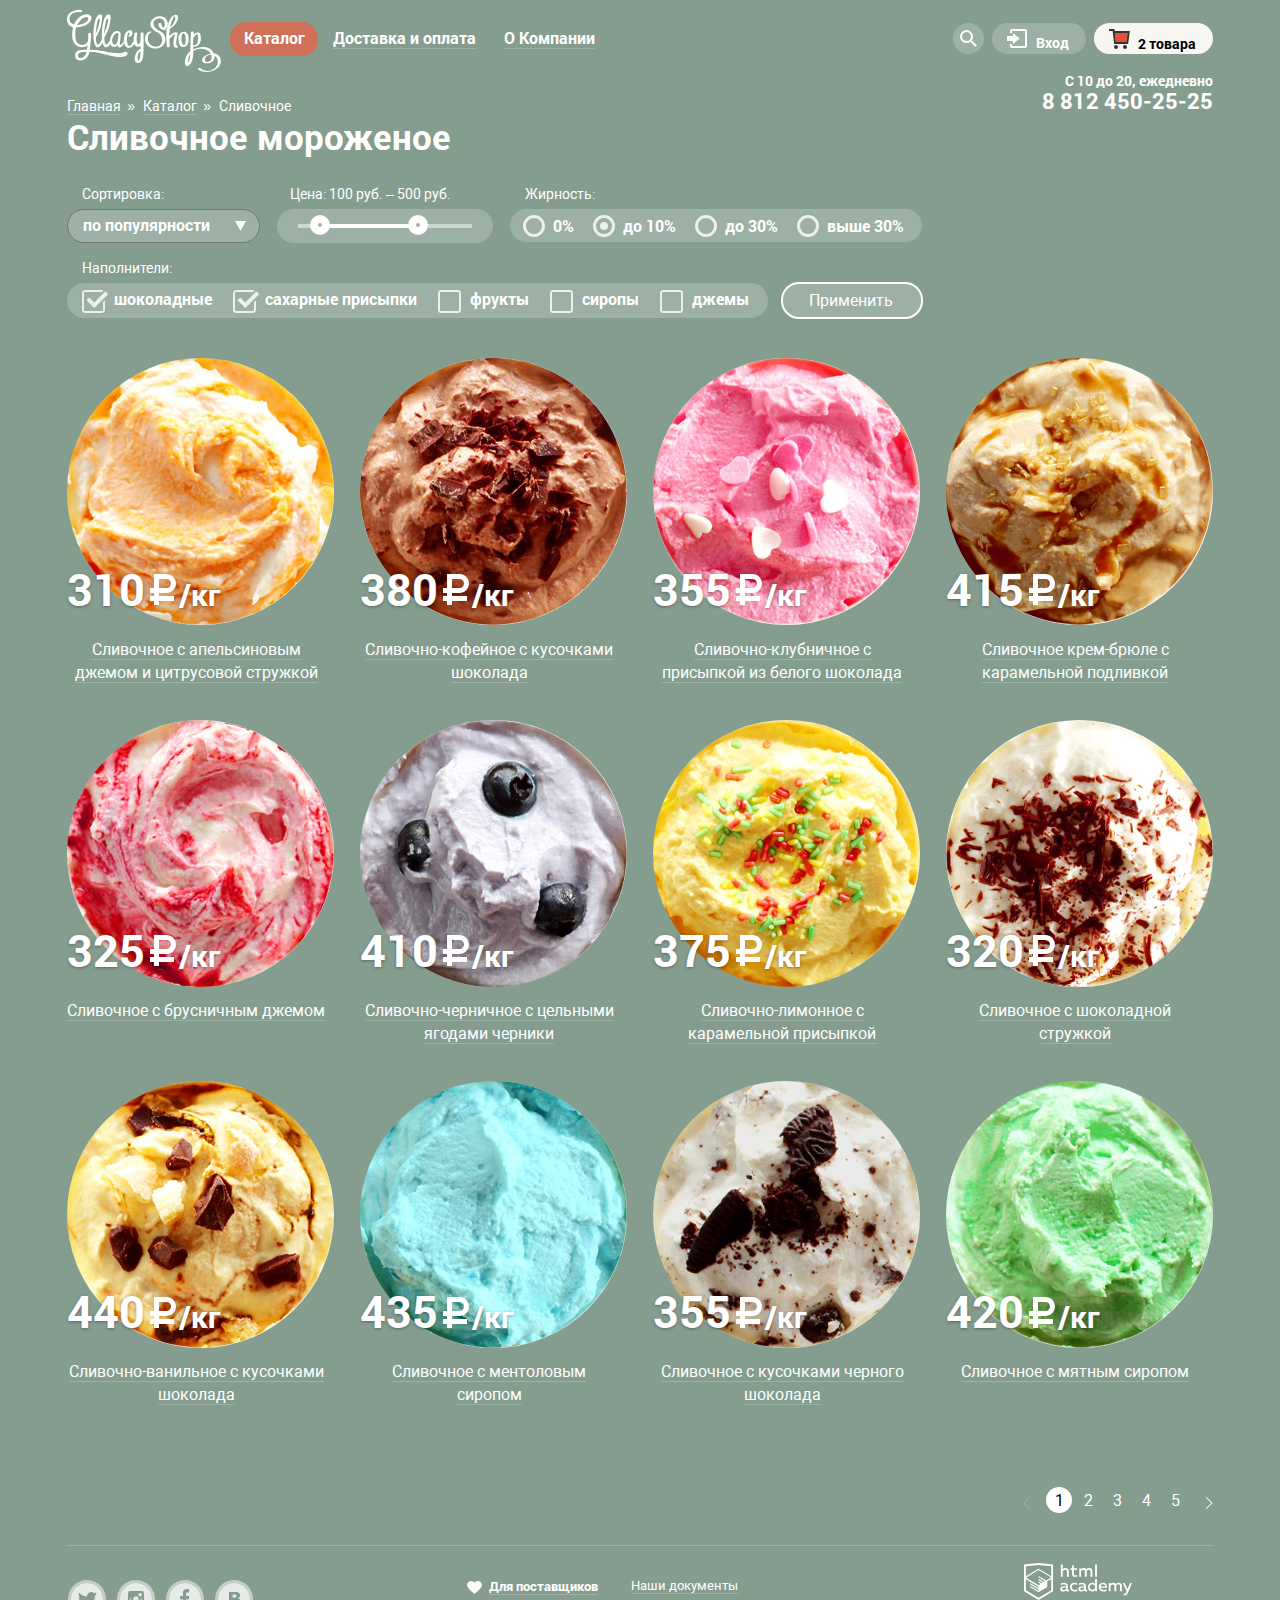
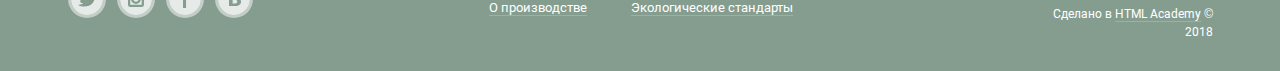
==== commit bc9d2ec4: "Улучшение фильтров и блок для карты" ====
--- a/catalog.html
+++ b/catalog.html
@@ -252,8 +252,8 @@
                       <div class="range">
                           <div class="range-line">
                               <div class="range-value"></div>
-                              <button class="range-button range-button-left"></button>
-                              <button class="range-button range-button-right"></button>
+                              <button type="button" class="range-button range-button-left"></button>
+                              <button type="button" class="range-button range-button-right"></button>
                           </div>
                       </div>
                   </fieldset>
@@ -310,7 +310,7 @@
                       </div>
                   </fieldset>
                   
-                  <button class="filtres-button" type="button">Применить</button>
+                  <button class="filtres-button" type="submit">Применить</button>
               </form>
           </section>
           
--- a/css/style.css
+++ b/css/style.css
@@ -164,7 +164,7 @@
 }
 
 .site-wrapper {
-    min-width: 940px;
+    min-width: 1200px;
     background-color: #849d8f;
     background-image: url("../img/background-1.png");
     background-position: top center;
@@ -595,6 +595,7 @@
 .modal-login {
     display: none;
     position: relative;
+    z-index: 2;
 }
 
 
@@ -1058,7 +1059,7 @@
 .features .features-title {
     font-size: 24px;
     line-height: 30px;;
-    font-weight: 400px;
+    font-weight: 400;
     margin-top: 0;
     margin-bottom: 22px;
 }
@@ -1239,10 +1240,16 @@
     background-image: url(../img/map.jpg);
 }
 
+.contacts-wrapper {
+    width: 1146px;
+    position: relative;
+    margin: 0 auto;
+}
+
 .contacts {
     position: absolute;
     top: 62px;
-    right: 69px;
+    right: -1px;
     
     padding-top: 28px;
     padding-right: 24px;
@@ -1384,7 +1391,6 @@
     
     display: flex;
     flex-wrap: wrap;
-    align-content: ;
     
     width: 360px;
     
@@ -1743,6 +1749,7 @@
     padding-right: 13px;
     padding-bottom: 21px;
     padding-left: 13px; 
+    z-index: 2;
 
     width: 514px;
     
@@ -1760,6 +1767,7 @@
 
 .basket-full:hover .modal-basket {
     display: block;
+    z-index: 2;
 }
 
 .button-delete {
@@ -1885,11 +1893,19 @@
     margin-bottom: 23px;
 }
 
+.filter {
+    font-size: 0;
+}
+
 .filter-item {
     display: inline-block;
     vertical-align: top;
     
-    margin-right: 12px;
+    font-size: 16px;
+    line-height: 18px;
+    font-weight: 500;
+    
+    margin-right: 17px;
     margin-bottom: 17px;
     margin-left: 0;
     padding: 0;
@@ -1906,28 +1922,57 @@
     font-weight: 400;
 }
 
-.filter select {
+.select-item {
+    padding-top: 6px;
+    padding-right: 32px;
+    padding-bottom: 8px;
+    padding-left: 15px;
+    
     font-weight: 600;
     color: #ffffff;
+    
     background-color: rgba(255, 255, 255, 0.2);
+    
     border-radius: 18px;
-}
-
-.select-item {
-    padding-top: 3px;
-    padding-right: 17px;
-    padding-bottom: 6px;
-    padding-left: 10px;
+    
+    appearance: none;
+    -webkit-appearance: none;
+    -moz-appearance: none;
+    
 }
 
 .filter select:hover {
     color: #000000;
 }
 
+.select {
+    position: relative;
+}
+
+.select::before {
+    content: "";
+    
+    position: absolute;
+    right: 14px;
+    top: 12px;
+    width: 11px;
+    height: 15px;
+    
+    background-image: url(../img/icon-down-dir-light.svg);
+    background-repeat: no-repeat;
+    background-position: 0 0;
+    
+    cursor: pointer;
+}
+
+.select:hover::before {
+    background-image: url(../img/icon-down-dir-dark.svg);
+}
+
 .range-price {
     padding: 0;
     margin: 0;
-    margin-left: 14px;
+    margin-left: 13px;
     margin-bottom: 7px;
     
     font-size: 14px;
@@ -1975,6 +2020,7 @@
     
     background-color: transparent;
     background-image: url(../img/filter-button.svg);
+    background-repeat: no-repeat;
     
     border: 0;
     
@@ -2002,10 +2048,10 @@
 
 .filter-radio {
     margin: 0;
-    padding-top: 7px;
-    padding-right: 15px;
-    padding-bottom: 8px;
-    padding-left: 47px;
+    padding-top: 8px;
+    padding-right: 18px;
+    padding-bottom: 7px;
+    padding-left: 13px;
     
     background-color: rgba(255, 255, 255, 0.2);
     border-radius: 18px;
@@ -2016,12 +2062,13 @@
 }
 
 .filter-radio-item:not(:last-child) {
-    margin-right: 49px;
+    margin-right: 19px;
 }
 
 .label-radio {
     position: relative;
     display: block;
+    padding-left: 30px;
     
     cursor: pointer;
 }
@@ -2029,35 +2076,48 @@
 .filter-input-radio + label::before {
     content: "";
     position: absolute;
-    top: -1px;
-    left: -32px;
+    top: -2px;
+    left: 0;
     
     width: 16px;
     height: 16px;
     
-    border: 3px solid rgba(255, 255, 255, 0.8);
+    border: 3px solid #ffffff;
+    opacity: 0.8;
     border-radius: 50%;
 }
 
 .filter-input-radio:checked + label::after {
     content: "";
     position: absolute;
-    top: 6px;
-    left: -25px;
+    top: 5px;
+    left: 7px;
     
     width: 8px;
     height: 8px;
     
-    background-color: rgba(255, 255, 255, 0.8);
+    background-color: #ffffff;
+    opacity: 0.8;
     border-radius: 50%;
 }
 
+.filter-input-radio:not(:disabled) + label:hover::before,
+.filter-input-radio:not(:disabled) + label:hover::after {
+    opacity: 1.0;
+}
+
+.filter-input-radio:disabled + label::before,
+.filter-input-radio:disabled + label::after {
+    opacity: 0.4;
+}
+
 .filter-checkbox {
     margin: 0;
-    padding-top: 6px;
-    padding-right: 20px;
+    margin-right: -4px;
+    padding-top: 7px;
+    padding-right: 19px;
     padding-bottom: 10px;
-    padding-left: 47px;
+    padding-left: 15px;
     
     background-color: rgba(255, 255, 255, 0.2);
     border-radius: 18px;
@@ -2066,6 +2126,8 @@
 .label-checkbox {
     position: relative;
     display: block;
+    
+    padding-left: 32px;
     
     cursor: pointer;
 }
@@ -2074,7 +2136,7 @@
     content: "";
     position: absolute;
     top: 0;
-    left: -32px;
+    left: 0;
     
     width: 23px;
     height: 23px;
@@ -2082,31 +2144,31 @@
     background-image: url(../img/checkbox-off.svg);
     background-repeat: no-repeat;
     background-position: 0 0;
-/*
-    width: 18px;
-    height: 18px;
-    
-    border: 2px solid rgba(255, 255, 255, 0.8);
-    border-radius: 4px;
-*/
-}
-
-.filter-input-ckeckbox:checked + label::after {
-    content: "";
+    
+    opacity: 0.8;
+}
+
+.filter-input-ckeckbox:checked + label::before {
     position: absolute;
     top: 0;
-    left: -32px;
-    
-    width: 23px;
+    left: 0;
+    
+    width: 30px;
     height: 23px;
-/*
-    width: 18px;
-    height: 18px;
-*/
     
     background-image: url(../img/checkbox-on.svg);
     background-repeat: no-repeat;
     background-position: 0 0;
+    
+    opacity: 0.8;
+}
+
+.filter-input-ckeckbox:not(:disabled) + label:hover::before {
+    opacity: 1.0;
+}
+
+.filter-input-ckeckbox:disabled + label::before {
+    opacity: 0.4;
 }
 
 .filter-checkbox-item {
@@ -2114,7 +2176,7 @@
 }
 
 .filter-checkbox-item:not(:last-child) {
-    margin-right: 52px;
+    margin-right: 21px;
 }
 
 
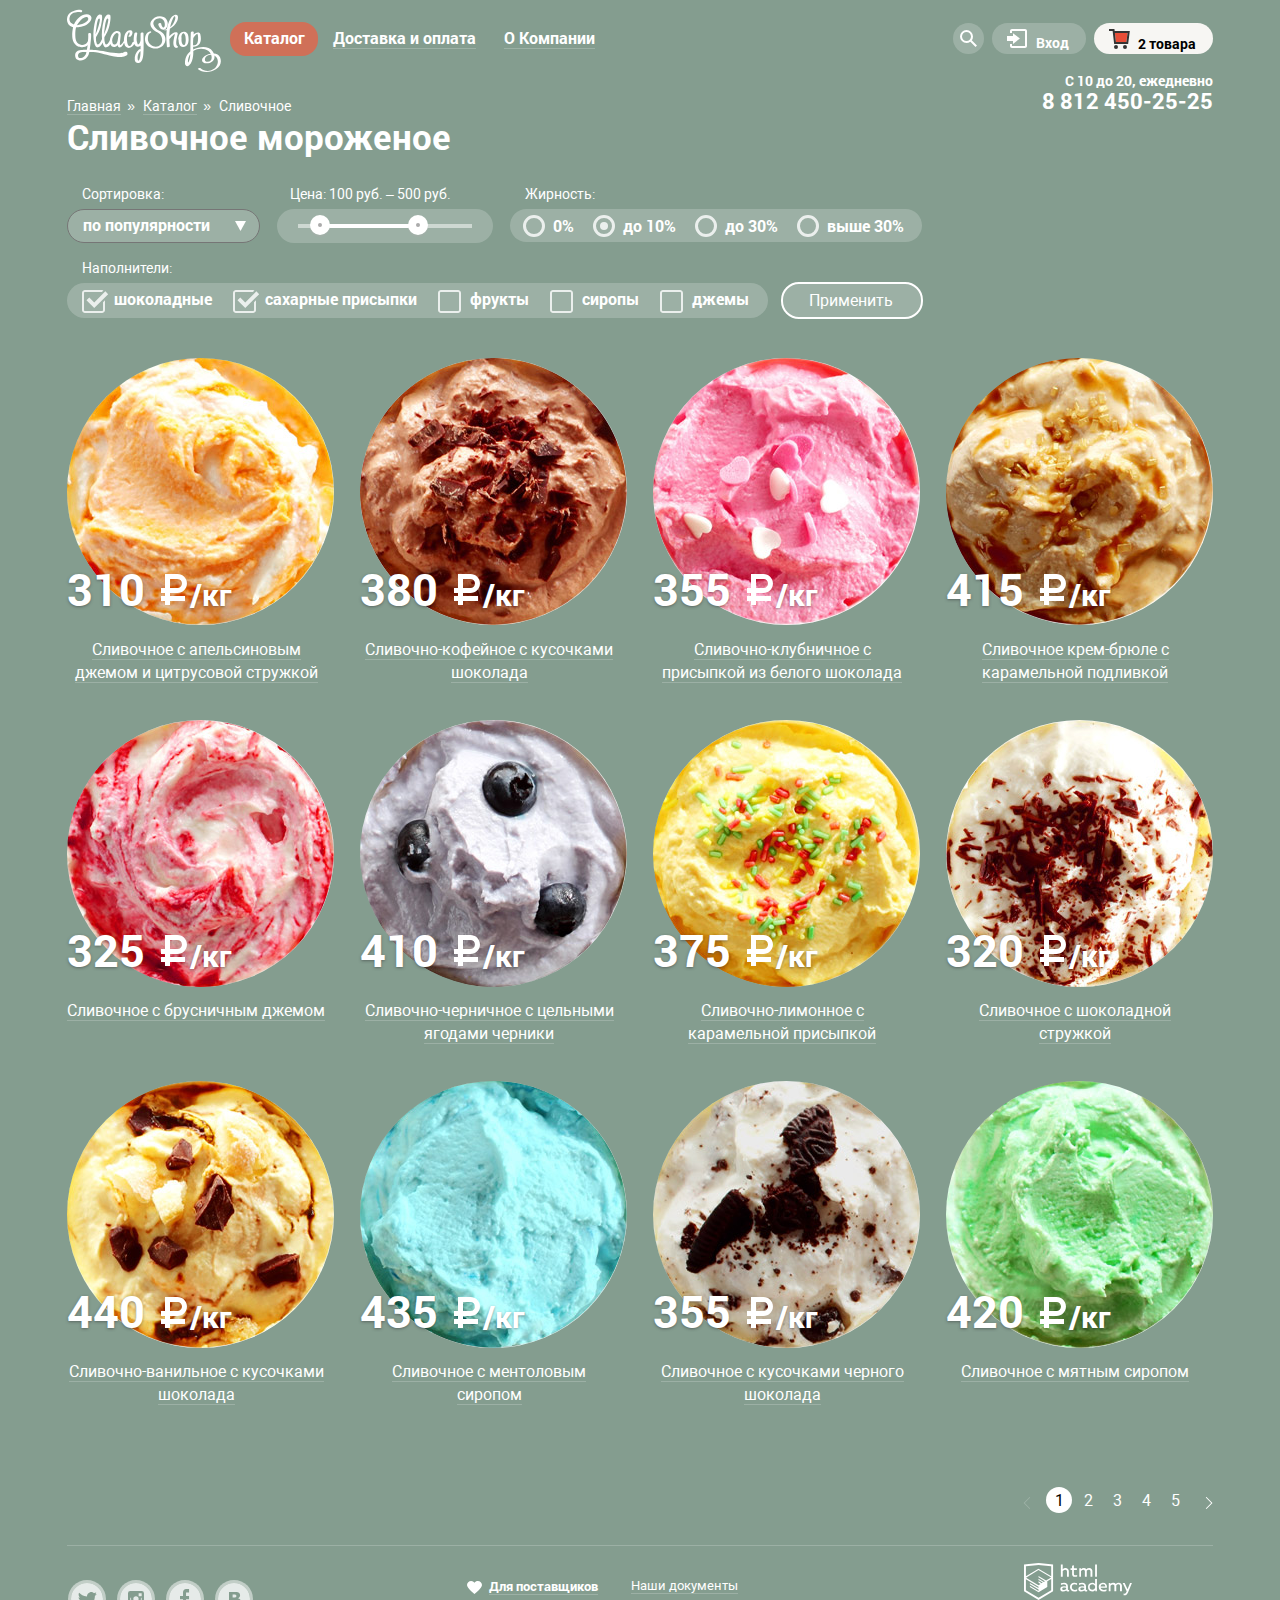
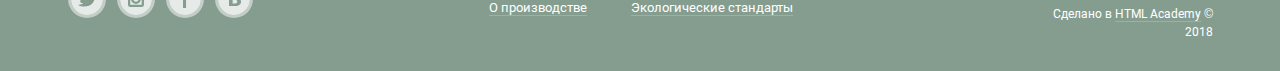
==== commit f2294af5: "Обновление кода и удаление лишних файлов" ====
--- a/catalog.html
+++ b/catalog.html
@@ -1,347 +1,356 @@
 <!DOCTYPE html>
 <html lang="ru">
-  <head>
+
+<head>
     <meta charset="utf-8">
     <title>Каталог Глейси</title>
-      <link href="css/normalize.css" rel="stylesheet">
-      <link href="css/style.css" rel="stylesheet">
-  </head>
-
-  <body class="inner-page">
-      <svg style="display:none">
-          <symbol id="icon-search" viewBox="0 0 17 17">
-              <path d="M16.958 15.527L11.75 10.32A6.455 6.455 0 0 0 13 6.5 6.5 6.5 0 1 0 6.5 13a6.465 6.465 0 0 0 3.839-1.263l5.205 5.204 1.414-1.414zM6.5 11C4.019 11 2 8.981 2 6.5S4.019 2 6.5 2 11 4.019 11 6.5 8.981 11 6.5 11z"/>
-          </symbol>
-          <symbol id="icon-enter" viewBox="0 0 21 19">
-              <path d="M6 14.875L12.917 9.5 6 4.125v2.917H-.042v4.917H6z"/>
-              <path d="M18 0H5C3.9 0 3 .9 3 2v2h2V2h13v15H5v-2H3v2c0 1.1.9 2 2 2h13c1.1 0 2-.9 2-2V2c0-1.1-.9-2-2-2z"/>
-          </symbol>
-          <symbol id="icon-basket" viewBox="0 0 21 20">
-              <path d="M5.657 2.031L5.422 0H0v2h3.64l1.5 13h13.988l1.699-12.969H5.657zM17.372 13H6.922L5.888 4.031h12.66L17.372 13z"/>
-              <circle cx="6.984" cy="18" r="2"/>
-              <circle cx="15.984" cy="18" r="2"/>
-          </symbol>
-          <symbol id="icon-basket-full" viewBox="0 0 21 20">
-               <path fill="#E84D37" d="M5.888 4.031L6.922 13h10.45l1.176-8.969z"/>
-              <circle fill="#343434" cx="6.984" cy="18" r="2"/>
-              <circle fill="#343434" cx="15.984" cy="18" r="2"/>
-              <path fill="#343434" d="M5.657 2.031L5.422 0H0v2h3.64l1.5 13h13.988l1.699-12.969H5.657zM17.372 13H6.922L5.888 4.031h12.66L17.372 13z"/>
-          </symbol>
-          <symbol id="icon-twitter" viewBox="0 0 32 32">
-              <path d="M16 0C7.164 0 0 7.164 0 16c0 8.837 7.164 16 16 16 8.837 0 16-7.163 16-16 0-8.836-7.163-16-16-16zm7.944 12.809c-.251 6.516-3.463 10.832-10.992 10.702h-.486c-.447 0-4.543-.443-5.344-1.823 2.479.19 4.247-.406 5.12-1.136-1.048-.289-2.923-.461-3.251-2.848.384.104.618.221 1.299.113-1.307-.824-2.758-1.519-2.679-3.643.311.317 1.164.518 1.46.457-.768-.233-2.149-3.244-.974-4.781 1.984 1.79 4.075 3.482 7.804 3.643.227-2.214 1.24-3.699 3.168-4.325 1.84-.479 3.255.26 3.901 1.138.737-.224 1.453-.466 2.193-.685-.004.833-.569 1.463-.935 1.709.747.165 1.423-.475 1.423-.475-.184.963-1.094 1.725-1.707 1.954z"/>
-          </symbol>
-          <symbol id="icon-instagram" viewBox="0 0 32 32">
-              <path d="M20.916 16a4.938 4.938 0 1 1-9.877 0c0-.394.051-.773.138-1.14h-.897v6.838h11.396V14.86h-.897c.086.367.137.746.137 1.14z"/>
-              <path d="M15.978 18.659c1.466 0 2.659-1.193 2.659-2.659s-1.193-2.659-2.659-2.659c-1.466 0-2.659 1.193-2.659 2.659s1.192 2.659 2.659 2.659zm2.659-8.357h3.039v3.039h-3.039z"/>
-              <path d="M16 0C7.164 0 0 7.164 0 16c0 8.837 7.164 16 16 16 8.837 0 16-7.163 16-16 0-8.836-7.163-16-16-16zm7.955 21.698a2.285 2.285 0 0 1-2.279 2.279H10.279A2.285 2.285 0 0 1 8 21.698V10.302a2.286 2.286 0 0 1 2.279-2.279h11.396a2.286 2.286 0 0 1 2.279 2.279v11.396z"/>
-          </symbol>
-          <symbol id="icon-fb" viewBox="0 0 32 32">
-              <path d="M16 0C7.164 0 0 7.163 0 16s7.164 16 16 16c8.837 0 16-7.164 16-16S24.837 0 16 0zm4.062 9.455h-3.021v3.444h3.021v3.445h-3.021v8.61H14.02v-8.61H11v-3.445h3.021V9.455c0-1.902 1.353-3.445 3.021-3.445h3.021v3.445z"/>
-          </symbol>
-          <symbol id="icon-vk" viewBox="0 0 32 32">
-              <path d="M16.637 14.495c.402-.019.719-.082.951-.188.326-.145.54-.33.641-.559.101-.229.15-.496.15-.797 0-.232-.058-.465-.174-.697-.116-.232-.322-.405-.617-.517-.264-.1-.592-.155-.984-.165a76.242 76.242 0 0 0-1.652-.014h-.339v2.965h.565c.571 0 1.057-.009 1.459-.028zm1.481 2.589c-.282-.081-.672-.125-1.166-.132a127.97 127.97 0 0 0-1.55-.009h-.79v3.493h.264c1.014 0 1.74-.003 2.18-.009a3.2 3.2 0 0 0 1.212-.245c.377-.157.633-.364.774-.625s.214-.562.214-.9c0-.446-.088-.788-.261-1.03-.17-.241-.464-.423-.877-.543z"/>
-              <path d="M16 0C7.164 0 0 7.164 0 16c0 8.837 7.164 16 16 16 8.837 0 16-7.163 16-16 0-8.836-7.163-16-16-16zm6.602 20.531a3.73 3.73 0 0 1-1.124 1.327c-.552.415-1.161.71-1.823.886s-1.501.264-2.519.264h-6.121V8.987h5.443c1.13 0 1.957.038 2.48.113a5.126 5.126 0 0 1 1.561.5c.533.27.929.632 1.189 1.087.26.455.392.975.392 1.558 0 .678-.179 1.278-.536 1.795-.358.518-.863.92-1.517 1.208v.075c.917.182 1.642.559 2.179 1.13.537.571.807 1.325.807 2.261 0 .678-.138 1.283-.411 1.817z"/>
-          </symbol>
-          <symbol id="heart" viewBox="0 0 15 13">
-              <path d="M10.799 0c-1.35 0-2.551.65-3.3 1.661A4.097 4.097 0 0 0 4.199 0C1.875 0 0 1.806 0 4.044 0 7.223 7.499 13 7.499 13s7.499-5.777 7.499-8.956C14.998 1.806 13.123 0 10.799 0z"/>
-          </symbol>
-          <symbol id="back" viewBox="0 0 8 12">
-              <path d="M7.237 5.642L1.73.132c-.2-.197-.52-.197-.717 0s-.198.52 0 .717L6.163 6l-5.15 5.15c-.2.198-.2.52 0 .717.098.1.228.148.357.148.13 0 .26-.05.358-.148l5.51-5.51a.5046.5046 0 0 0 0-.715z"/>
-          </symbol>
-          <symbol id="forward" viewBox="0 0 8 12">
-              <path d="M7.237 5.642L1.73.132c-.2-.197-.52-.197-.717 0s-.198.52 0 .717L6.163 6l-5.15 5.15c-.2.198-.2.52 0 .717.098.1.228.148.357.148.13 0 .26-.05.358-.148l5.51-5.51a.5046.5046 0 0 0 0-.715z"/>
-          </symbol>
-          <symbol id="ruble" viewBox="0 0 31 36">
-              <path fill="#FFF" d="M11 21h7.451c5.247 0 9.5-4.253 9.5-9.5S23.698 2 18.451 2H6v14H2v5h4v3H2v5h4v4h5v-4h15v-5H11v-3zm0-14h7.451v-.03a4.53 4.53 0 0 1 0 9.06V16H11V7z"/>
-          </symbol>
-      </svg>
-      
-      <div class="container">
-          <header class="header">
-              <div class="header-wrapper">
-                  <a class="header-logo" href="index.html">
-                      <img src="img/logo.svg" width="154" height="64" alt="Логотип магазина мороженого «Глейси»">
-                  </a>
-                  <nav class="main-menu">
-                      <ul class="main-menu-wrapper">
-                          <li class="main-menu-item link-modal main-menu-current link-modal">
-                              <a class="main-menu-link">Каталог</a>
-                              <div class="modal-wrapper modal-wrapper-card">
-                                  <ul class="main-menu-modal modal-card">
-                                      <li class="modal-card-item">
-                                          <a class="modal-card-link">
-                                              <b>Новинки</b>
-                                          </a>
-                                      </li>
-                                      <li class="modal-card-item modal-card-current">
-                                          <a href="#" class="modal-card-link">Сливочное</a>
-                                      </li>
-                                      <li class="modal-card-item">
-                                          <a href="#" class="modal-card-link">Щербеты</a>
-                                      </li>
-                                      <li class="modal-card-item">
-                                          <a href="#" class="modal-card-link">Фруктовый лед</a>
-                                      </li>
-                                      <li class="modal-card-item">
-                                          <a href="#" class="modal-card-link">Мелорин</a>
-                                      </li>
-                                  </ul>
-                              </div>
-                          </li>
-                          <li class="main-menu-item">
-                              <a class="main-menu-link" href="#">Доставка и оплата</a>
-                          </li>
-                          <li class="main-menu-item">
-                              <a class="main-menu-link"  href="#">О Компании</a>
-                          </li>
-                      </ul>
-                  </nav>
-                  <ul class="shop-menu">
-                      <li class="shop-menu-item shop-menu-search">
-                          <a href="#" class="shop-menu-link search-link">
-                              <svg class="icon-search" width="17" height="17"><use xlink:href="#icon-search"></use>
-                              </svg>
-                              <span class="visually-hidden">Поиск</span>
-                          </a>
-                          <div class="modal-wrapper modal-wrapper-search">
-                              <section class="shop-menu-modal modal-search">
-                                  <h2 class="visually-hidden">Форма поиска</h2>
-                                  <form class="search-form" action="https://echo.htmlacademy.ru" method="get">
-                                      <label class="visually-hidden" for="form-search">Поиск</label>
-                                      <input type="text" name="search" id="form-search" placeholder="Что ищем?">
-                                  </form>
-                              </section>
-                          </div>
-                      </li>
-                      <li class="shop-menu-item shop-menu-login">
-                          <a href="#" class="shop-menu-link">
-                              <svg class="icon-enter" width="21" height="19">
-                                  <use xlink:href="#icon-enter"></use>
-                              </svg>
-                              Вход
-                          </a>
-                          <div class="modal-wrapper modal-wrapper-login">
-                              <section class="shop-menu-modal modal-login">
-                                  <form class="login-form" action="https://echo.htmlacademy.ru" method="post">
-                                      <h2 class="visually-hidden">Личный кабинет</h2>
-                                      <p>
-                                          <label class="visually-hidden" for="login-email">Адрес электронной почты</label>
-                                          <input type="email" name="email" id="login-email" value="" placeholder="Электронная почта">
-                                      </p>
-                                      <p>
-                                          <label class="visually-hidden" for="login-password">Введите пароль</label>
-                                          <input type="password" name="password" id="login-password" value="" placeholder="Пароль">
-                                      </p>
-                                      <div class="modal-login-wrapper">
-                                          <button class="button" type="submit">Войти</button>
-                                          <p class="login-password-info">
-                                              <a href="#">Забыли пароль?</a>
-                                              <a href="#">Новая регистрация</a>
-                                          </p>
-                                      </div>
-                                  </form>
-                              </section>
-                          </div>
-                      </li>
-                      <li class="shop-menu-item basket basket-full">
-                          <a class="shop-menu-link">
-                              <svg class="icon-basket-full" width="21" height="20">
-                                    <use xlink:href="#icon-basket-full"></use>
-                                </svg>
-                              2 товара
-                          </a>
-                          <div class="modal-wrapper modal-wrapper-login">
-                              <section class="shop-menu-modal modal-basket">
-                                  <table class="modal-basket-table">
-                                      <tr>
-                                          <td class="button-delete">
-                                              <button class="modal-basket-close" type="button">Удалить</button>
-                                          </td>
-                                          <td class="basket-product">
-                                              <a href="#">
-                                                  <img src="img/product-small-1.jpg" width="33" height="33" alt="Пломбир с апельсиновым джемом">
-                                              </a>
-                                          </td>
-                                          <td class="basket-product-name">
-                                              <h2>Пломбир с апельсиновым джемом</h2>
-                                          </td>
-                                          <td class="basket-product-quantity">
-                                              <p>1,5 кг x
-                                                  <span class="basket-product-price">200 руб.</span>
-                                              </p>
-                                          </td>
-                                          <td class="amount">
-                                              <p>300 руб.</p>
-                                          </td>
-                                      </tr>
-                                      <tr>
-                                          <td class="button-delete">
-                                              <button class="modal-basket-close" type="button">Удалить</button>
-                                          </td>
-                                          <td class="basket-product">
-                                              <img src="img/product-small-2.jpg" width="33" height="33" alt="Клубничный пломбир с присыпкой из белого шоколада">
-                                          </td>
-                                          <td class="basket-product-name">
-                                              <h2>Клубничный пломбир с присыпкой из белого шоколада</h2>
-                                          </td>
-                                          <td class="basket-product-quantity">
-                                              <p>1,5 кг x
-                                                  <span class="basket-product-price">300 руб.</span>
-                                              </p>
-                                          </td>
-                                          <td class="amount">
-                                              <p>450 руб.</p>
-                                          </td>
-                                      </tr>
-                                  </table>
-                                  <p class="total">
-                                      <b>Итого: 750 руб.</b>
-                                  </p>
-                                  <div class="basket-button-wrapper">
-                                      <a href="#" class="button">Оформить заказ</a>
-                                  </div>
-                              </section>
-                          </div>
-                      </li>
-                  </ul>
-              </div>
-              <div class="time-and-phone">
-                  <p class="time">С 10 до 20, ежедневно<br>
-                      <a class="phone" href="tel:+78124502525">8 812 450-25-25</a>
-                  </p> 
-              </div>
-          </header>
-      </div>
-      
-      <main class="container">
-          <ul class="breadcrumbs">
-              <li class="breadcrumbs-item">
-                  <a href="index.html">Главная</a>
-              </li>
-              <li class="breadcrumbs-item">
-                  <a href="#">Каталог</a>
-              </li>
-              <li  class="breadcrumbs-item breadcrumbs-current">
-                  Сливочное
-              </li>
-          </ul>
-          
-          <h1 class="page-title">Сливочное мороженое</h1>
-          
-          <section class="filters">
-              <h2 class="visually-hidden">Фильтр товаров</h2>
-              <form action="https://echo.htmlacademy.ru" method="get" class="filter">
-                  <fieldset class="filter-item">
-                      <legend class="filter-item-title">Сортировка:</legend>
-                      <div class="select">
-                          <select class="select-item" name="sorting" id="filter-sorting">
-                              <option value="popular">по популярности</option>
-                              <option value="cheap">сначала недорогие</option> 
-                              <option value="expensive">сначала дорогие</option> 
-                              <option value="fat">по жирности</option> 
-                          </select>
-                      </div>
-                  </fieldset>
-                  
-                  <fieldset class="filter-item">
-                      <p class="range-price">
-                          Цена:
-                          <span class="range-price-min">100 руб.</span> ‒ 
-                          <span class="price-max">500 руб.</span>
-                      </p>
-                      <div class="range">
-                          <div class="range-line">
-                              <div class="range-value"></div>
-                              <button type="button" class="range-button range-button-left"></button>
-                              <button type="button" class="range-button range-button-right"></button>
-                          </div>
-                      </div>
-                  </fieldset>
-                  
-                  <fieldset class="filter-item">
-                      <legend class="filter-item-title">Жирность:</legend>
-                      <div class="filter-list-wrapper">
-                          <ul class="filter-radio">
-                              <li class="filter-radio-item">
-                                  <input class="visually-hidden filter-input filter-input-radio" type="radio" name="fat-content" value="0%" id="filter-non-fat">
-                                  <label for="filter-non-fat" class="label-radio">0%</label>
-                              </li>
-                              <li class="filter-radio-item">
-                                  <input class="visually-hidden filter-input filter-input-radio" type="radio" name="fat-content" value="10%" id="filter-10-fat" checked>
-                                  <label for="filter-10-fat" class="label-radio">до 10%</label>
-                              </li>
-                              <li class="filter-radio-item">
-                                  <input class="visually-hidden filter-input filter-input-radio" type="radio" name="fat-content" value="30%" id="filter-30-fat">
-                                  <label for="filter-30-fat" class="label-radio">до 30%</label>
-                              </li>
-                              <li class="filter-radio-item">
-                                  <input class="visually-hidden filter-input filter-input-radio" type="radio" name="fat-content" value="more than 30%" id="filter-more-30">
-                                  <label for="filter-more-30" class="label-radio">выше 30%</label>
-                              </li>
-                          </ul>
-                      </div>
-                  </fieldset>
-                  
-                  <fieldset class="filter-item">
-                      <legend class="filter-item-title">Наполнители:</legend>
-                      <div class="filter-list-wrapper">
-                          <ul class="filter-checkbox">
-                              <li class="filter-checkbox-item">
-                                  <input class="visually-hidden filter-input filter-input-ckeckbox" type="checkbox" name="chocolate" id="filter-chocolate" checked>
-                                  <label for="filter-chocolate" class="label-checkbox">шоколадные</label>
-                              </li>
-                              <li class="filter-checkbox-item">
-                                  <input class="visually-hidden filter-input filter-input-ckeckbox" type="checkbox" name="sugar" id="filter-sugar" checked>
-                                  <label for="filter-sugar" class="label-checkbox">сахарные присыпки</label>
-                              </li>
-                              <li class="filter-checkbox-item">
-                                  <input class="visually-hidden filter-input filter-input-ckeckbox" type="checkbox" name="fruits" id="filter-fruits">
-                                  <label for="filter-fruits" class="label-checkbox">фрукты</label>
-                              </li>
-                              <li class="filter-checkbox-item">
-                                  <input class="visually-hidden filter-input filter-input-ckeckbox" type="checkbox" name="syrups" id="filter-syrups">
-                                  <label for="filter-syrups" class="label-checkbox">сиропы</label>
-                              </li>
-                              <li class="filter-checkbox-item">
-                                  <input class="visually-hidden filter-input filter-input-ckeckbox" type="checkbox" name="jam" id="filter-jam">
-                                  <label for="filter-jam" class="label-checkbox">джемы</label>
-                              </li>
-                          </ul>
-                      </div>
-                  </fieldset>
-                  
-                  <button class="filtres-button" type="submit">Применить</button>
-              </form>
-          </section>
-          
-          <section class="catalog">
+    <link href="css/normalize.css" rel="stylesheet">
+    <link href="css/style.css" rel="stylesheet">
+</head>
+
+<body class="inner-page">
+    <svg style="display:none">
+        <symbol id="icon-search" viewBox="0 0 17 17">
+            <path d="M16.958 15.527L11.75 10.32A6.455 6.455 0 0 0 13 6.5 6.5 6.5 0 1 0 6.5 13a6.465 6.465 0 0 0 3.839-1.263l5.205 5.204 1.414-1.414zM6.5 11C4.019 11 2 8.981 2 6.5S4.019 2 6.5 2 11 4.019 11 6.5 8.981 11 6.5 11z" />
+        </symbol>
+        <symbol id="icon-enter" viewBox="0 0 21 19">
+            <path d="M6 14.875L12.917 9.5 6 4.125v2.917H-.042v4.917H6z" />
+            <path d="M18 0H5C3.9 0 3 .9 3 2v2h2V2h13v15H5v-2H3v2c0 1.1.9 2 2 2h13c1.1 0 2-.9 2-2V2c0-1.1-.9-2-2-2z" />
+        </symbol>
+        <symbol id="icon-basket" viewBox="0 0 21 20">
+            <path d="M5.657 2.031L5.422 0H0v2h3.64l1.5 13h13.988l1.699-12.969H5.657zM17.372 13H6.922L5.888 4.031h12.66L17.372 13z" />
+            <circle cx="6.984" cy="18" r="2" />
+            <circle cx="15.984" cy="18" r="2" />
+        </symbol>
+        <symbol id="icon-basket-full" viewBox="0 0 21 20">
+            <path fill="#E84D37" d="M5.888 4.031L6.922 13h10.45l1.176-8.969z" />
+            <circle fill="#343434" cx="6.984" cy="18" r="2" />
+            <circle fill="#343434" cx="15.984" cy="18" r="2" />
+            <path fill="#343434" d="M5.657 2.031L5.422 0H0v2h3.64l1.5 13h13.988l1.699-12.969H5.657zM17.372 13H6.922L5.888 4.031h12.66L17.372 13z" />
+        </symbol>
+        <symbol id="icon-twitter" viewBox="0 0 32 32">
+            <path d="M16 0C7.164 0 0 7.164 0 16c0 8.837 7.164 16 16 16 8.837 0 16-7.163 16-16 0-8.836-7.163-16-16-16zm7.944 12.809c-.251 6.516-3.463 10.832-10.992 10.702h-.486c-.447 0-4.543-.443-5.344-1.823 2.479.19 4.247-.406 5.12-1.136-1.048-.289-2.923-.461-3.251-2.848.384.104.618.221 1.299.113-1.307-.824-2.758-1.519-2.679-3.643.311.317 1.164.518 1.46.457-.768-.233-2.149-3.244-.974-4.781 1.984 1.79 4.075 3.482 7.804 3.643.227-2.214 1.24-3.699 3.168-4.325 1.84-.479 3.255.26 3.901 1.138.737-.224 1.453-.466 2.193-.685-.004.833-.569 1.463-.935 1.709.747.165 1.423-.475 1.423-.475-.184.963-1.094 1.725-1.707 1.954z" />
+        </symbol>
+        <symbol id="icon-instagram" viewBox="0 0 32 32">
+            <path d="M20.916 16a4.938 4.938 0 1 1-9.877 0c0-.394.051-.773.138-1.14h-.897v6.838h11.396V14.86h-.897c.086.367.137.746.137 1.14z" />
+            <path d="M15.978 18.659c1.466 0 2.659-1.193 2.659-2.659s-1.193-2.659-2.659-2.659c-1.466 0-2.659 1.193-2.659 2.659s1.192 2.659 2.659 2.659zm2.659-8.357h3.039v3.039h-3.039z" />
+            <path d="M16 0C7.164 0 0 7.164 0 16c0 8.837 7.164 16 16 16 8.837 0 16-7.163 16-16 0-8.836-7.163-16-16-16zm7.955 21.698a2.285 2.285 0 0 1-2.279 2.279H10.279A2.285 2.285 0 0 1 8 21.698V10.302a2.286 2.286 0 0 1 2.279-2.279h11.396a2.286 2.286 0 0 1 2.279 2.279v11.396z" />
+        </symbol>
+        <symbol id="icon-fb" viewBox="0 0 32 32">
+            <path d="M16 0C7.164 0 0 7.163 0 16s7.164 16 16 16c8.837 0 16-7.164 16-16S24.837 0 16 0zm4.062 9.455h-3.021v3.444h3.021v3.445h-3.021v8.61H14.02v-8.61H11v-3.445h3.021V9.455c0-1.902 1.353-3.445 3.021-3.445h3.021v3.445z" />
+        </symbol>
+        <symbol id="icon-vk" viewBox="0 0 32 32">
+            <path d="M16.637 14.495c.402-.019.719-.082.951-.188.326-.145.54-.33.641-.559.101-.229.15-.496.15-.797 0-.232-.058-.465-.174-.697-.116-.232-.322-.405-.617-.517-.264-.1-.592-.155-.984-.165a76.242 76.242 0 0 0-1.652-.014h-.339v2.965h.565c.571 0 1.057-.009 1.459-.028zm1.481 2.589c-.282-.081-.672-.125-1.166-.132a127.97 127.97 0 0 0-1.55-.009h-.79v3.493h.264c1.014 0 1.74-.003 2.18-.009a3.2 3.2 0 0 0 1.212-.245c.377-.157.633-.364.774-.625s.214-.562.214-.9c0-.446-.088-.788-.261-1.03-.17-.241-.464-.423-.877-.543z" />
+            <path d="M16 0C7.164 0 0 7.164 0 16c0 8.837 7.164 16 16 16 8.837 0 16-7.163 16-16 0-8.836-7.163-16-16-16zm6.602 20.531a3.73 3.73 0 0 1-1.124 1.327c-.552.415-1.161.71-1.823.886s-1.501.264-2.519.264h-6.121V8.987h5.443c1.13 0 1.957.038 2.48.113a5.126 5.126 0 0 1 1.561.5c.533.27.929.632 1.189 1.087.26.455.392.975.392 1.558 0 .678-.179 1.278-.536 1.795-.358.518-.863.92-1.517 1.208v.075c.917.182 1.642.559 2.179 1.13.537.571.807 1.325.807 2.261 0 .678-.138 1.283-.411 1.817z" />
+        </symbol>
+        <symbol id="heart" viewBox="0 0 15 13">
+            <path d="M10.799 0c-1.35 0-2.551.65-3.3 1.661A4.097 4.097 0 0 0 4.199 0C1.875 0 0 1.806 0 4.044 0 7.223 7.499 13 7.499 13s7.499-5.777 7.499-8.956C14.998 1.806 13.123 0 10.799 0z" />
+        </symbol>
+        <symbol id="back" viewBox="0 0 8 12">
+            <path d="M7.237 5.642L1.73.132c-.2-.197-.52-.197-.717 0s-.198.52 0 .717L6.163 6l-5.15 5.15c-.2.198-.2.52 0 .717.098.1.228.148.357.148.13 0 .26-.05.358-.148l5.51-5.51a.5046.5046 0 0 0 0-.715z" />
+        </symbol>
+        <symbol id="forward" viewBox="0 0 8 12">
+            <path d="M7.237 5.642L1.73.132c-.2-.197-.52-.197-.717 0s-.198.52 0 .717L6.163 6l-5.15 5.15c-.2.198-.2.52 0 .717.098.1.228.148.357.148.13 0 .26-.05.358-.148l5.51-5.51a.5046.5046 0 0 0 0-.715z" />
+        </symbol>
+        <symbol id="ruble" viewBox="0 0 31 36">
+            <path fill="#FFF" d="M11 21h7.451c5.247 0 9.5-4.253 9.5-9.5S23.698 2 18.451 2H6v14H2v5h4v3H2v5h4v4h5v-4h15v-5H11v-3zm0-14h7.451v-.03a4.53 4.53 0 0 1 0 9.06V16H11V7z" />
+        </symbol>
+    </svg>
+
+    <div class="container">
+        <header class="header">
+            <div class="header-wrapper">
+                <a class="header-logo" href="index.html">
+                    <img src="img/logo.svg" width="154" height="64" alt="Логотип магазина мороженого «Глейси»">
+                </a>
+                <nav class="main-menu">
+                    <ul class="main-menu-wrapper">
+                        <li class="main-menu-item link-modal main-menu-current link-modal">
+                            <a class="main-menu-link">Каталог</a>
+                            <div class="modal-wrapper modal-wrapper-card">
+                                <ul class="main-menu-modal modal-card">
+                                    <li class="modal-card-item">
+                                        <a class="modal-card-link">
+                                            <b>Новинки</b>
+                                        </a>
+                                    </li>
+                                    <li class="modal-card-item modal-card-current">
+                                        <a href="#" class="modal-card-link">Сливочное</a>
+                                    </li>
+                                    <li class="modal-card-item">
+                                        <a href="#" class="modal-card-link">Щербеты</a>
+                                    </li>
+                                    <li class="modal-card-item">
+                                        <a href="#" class="modal-card-link">Фруктовый лед</a>
+                                    </li>
+                                    <li class="modal-card-item">
+                                        <a href="#" class="modal-card-link">Мелорин</a>
+                                    </li>
+                                </ul>
+                            </div>
+                        </li>
+                        <li class="main-menu-item">
+                            <a class="main-menu-link" href="#">Доставка и оплата</a>
+                        </li>
+                        <li class="main-menu-item">
+                            <a class="main-menu-link" href="#">О Компании</a>
+                        </li>
+                    </ul>
+                </nav>
+                <ul class="shop-menu">
+                    <li class="shop-menu-item shop-menu-search">
+                        <a href="#" class="shop-menu-link search-link">
+                            <svg class="icon-search" width="17" height="17">
+                                <use xlink:href="#icon-search"></use>
+                            </svg>
+                            <span class="visually-hidden">Поиск</span>
+                        </a>
+                        <div class="modal-wrapper modal-wrapper-search">
+                            <section class="shop-menu-modal modal-search">
+                                <h2 class="visually-hidden">Форма поиска</h2>
+                                <form class="search-form" action="https://echo.htmlacademy.ru" method="get">
+                                    <label class="visually-hidden" for="form-search">Поиск</label>
+                                    <input type="text" name="search" id="form-search" placeholder="Что ищем?">
+                                </form>
+                            </section>
+                        </div>
+                    </li>
+                    <li class="shop-menu-item shop-menu-login">
+                        <a href="#" class="shop-menu-link">
+                            <svg class="icon-enter" width="21" height="19">
+                                <use xlink:href="#icon-enter"></use>
+                            </svg>
+                            Вход
+                        </a>
+                        <div class="modal-wrapper modal-wrapper-login">
+                            <section class="shop-menu-modal modal-login">
+                                <form class="login-form" action="https://echo.htmlacademy.ru" method="post">
+                                    <h2 class="visually-hidden">Личный кабинет</h2>
+                                    <p>
+                                        <label class="visually-hidden" for="login-email">Адрес электронной почты</label>
+                                        <input type="email" name="email" id="login-email" value="" placeholder="Электронная почта">
+                                    </p>
+                                    <p>
+                                        <label class="visually-hidden" for="login-password">Введите пароль</label>
+                                        <input type="password" name="password" id="login-password" value="" placeholder="Пароль">
+                                    </p>
+                                    <div class="modal-login-wrapper">
+                                        <button class="button" type="submit">Войти</button>
+                                        <p class="login-password-info">
+                                            <a href="#">Забыли пароль?</a>
+                                            <a href="#">Новая регистрация</a>
+                                        </p>
+                                    </div>
+                                </form>
+                            </section>
+                        </div>
+                    </li>
+                    <li class="shop-menu-item basket basket-full">
+                        <a class="shop-menu-link">
+                            <svg class="icon-basket-full" width="21" height="20">
+                                <use xlink:href="#icon-basket-full"></use>
+                            </svg>
+                            2 товара
+                        </a>
+                        <div class="modal-wrapper modal-wrapper-login">
+                            <section class="shop-menu-modal modal-basket">
+                                <table class="modal-basket-table">
+                                    <tr>
+                                        <td class="button-delete">
+                                            <button class="modal-basket-close" type="button">Удалить</button>
+                                        </td>
+                                        <td class="basket-product">
+                                            <a href="#">
+                                                <img src="img/product-small-1.jpg" width="33" height="33" alt="Пломбир с апельсиновым джемом">
+                                            </a>
+                                        </td>
+                                        <td class="basket-product-name">
+                                            <h2>Пломбир с апельсиновым джемом</h2>
+                                        </td>
+                                        <td class="basket-product-quantity">
+                                            <p>1,5 кг x
+                                                <span class="basket-product-price">200 руб.</span>
+                                            </p>
+                                        </td>
+                                        <td class="amount">
+                                            <p>300 руб.</p>
+                                        </td>
+                                    </tr>
+                                    <tr>
+                                        <td class="button-delete">
+                                            <button class="modal-basket-close" type="button">Удалить</button>
+                                        </td>
+                                        <td class="basket-product">
+                                            <img src="img/product-small-2.jpg" width="33" height="33" alt="Клубничный пломбир с присыпкой из белого шоколада">
+                                        </td>
+                                        <td class="basket-product-name">
+                                            <h2>Клубничный пломбир с присыпкой из белого шоколада</h2>
+                                        </td>
+                                        <td class="basket-product-quantity">
+                                            <p>1,5 кг x
+                                                <span class="basket-product-price">300 руб.</span>
+                                            </p>
+                                        </td>
+                                        <td class="amount">
+                                            <p>450 руб.</p>
+                                        </td>
+                                    </tr>
+                                </table>
+                                <p class="total">
+                                    <b>Итого: 750 руб.</b>
+                                </p>
+                                <div class="basket-button-wrapper">
+                                    <a href="#" class="button">Оформить заказ</a>
+                                </div>
+                            </section>
+                        </div>
+                    </li>
+                </ul>
+            </div>
+            <div class="time-and-phone">
+                <p class="time">С 10 до 20, ежедневно
+                    <br>
+                    <a class="phone" href="tel:+78124502525">8 812 450-25-25</a>
+                </p>
+            </div>
+        </header>
+    </div>
+
+    <main class="container">
+        <ul class="breadcrumbs">
+            <li class="breadcrumbs-item">
+                <a href="index.html">Главная</a>
+            </li>
+            <li class="breadcrumbs-item">
+                <a href="#">Каталог</a>
+            </li>
+            <li class="breadcrumbs-item breadcrumbs-current">
+                Сливочное
+            </li>
+        </ul>
+
+        <h1 class="page-title">Сливочное мороженое</h1>
+
+        <section class="filters">
+            <h2 class="visually-hidden">Фильтр товаров</h2>
+            <form action="https://echo.htmlacademy.ru" method="get" class="filter">
+                <fieldset class="filter-item">
+                    <legend class="filter-item-title">Сортировка:</legend>
+                    <div class="select">
+                        <select class="select-item" name="sorting" id="filter-sorting">
+                            <option value="popular">по популярности</option>
+                            <option value="cheap">сначала недорогие</option>
+                            <option value="expensive">сначала дорогие</option>
+                            <option value="fat">по жирности</option>
+                        </select>
+                    </div>
+                </fieldset>
+
+                <fieldset class="filter-item">
+                    <p class="range-price">
+                        Цена:
+                        <span class="range-price-min">100 руб.</span> ‒
+                        <span class="price-max">500 руб.</span>
+                    </p>
+                    <div class="range">
+                        <div class="range-line">
+                            <div class="range-value"></div>
+                            <button type="button" class="range-button range-button-left"></button>
+                            <button type="button" class="range-button range-button-right"></button>
+                        </div>
+                    </div>
+                </fieldset>
+
+                <fieldset class="filter-item">
+                    <legend class="filter-item-title">Жирность:</legend>
+                    <div class="filter-list-wrapper">
+                        <ul class="filter-radio">
+                            <li class="filter-radio-item">
+                                <input class="visually-hidden filter-input filter-input-radio" type="radio" name="fat-content" value="0%" id="filter-non-fat">
+                                <label for="filter-non-fat" class="label-radio">0%</label>
+                            </li>
+                            <li class="filter-radio-item">
+                                <input class="visually-hidden filter-input filter-input-radio" type="radio" name="fat-content" value="10%" id="filter-10-fat" checked>
+                                <label for="filter-10-fat" class="label-radio">до 10%</label>
+                            </li>
+                            <li class="filter-radio-item">
+                                <input class="visually-hidden filter-input filter-input-radio" type="radio" name="fat-content" value="30%" id="filter-30-fat">
+                                <label for="filter-30-fat" class="label-radio">до 30%</label>
+                            </li>
+                            <li class="filter-radio-item">
+                                <input class="visually-hidden filter-input filter-input-radio" type="radio" name="fat-content" value="more than 30%" id="filter-more-30">
+                                <label for="filter-more-30" class="label-radio">выше 30%</label>
+                            </li>
+                        </ul>
+                    </div>
+                </fieldset>
+
+                <fieldset class="filter-item">
+                    <legend class="filter-item-title">Наполнители:</legend>
+                    <div class="filter-list-wrapper">
+                        <ul class="filter-checkbox">
+                            <li class="filter-checkbox-item">
+                                <input class="visually-hidden filter-input filter-input-ckeckbox" type="checkbox" name="chocolate" id="filter-chocolate" checked>
+                                <label for="filter-chocolate" class="label-checkbox">шоколадные</label>
+                            </li>
+                            <li class="filter-checkbox-item">
+                                <input class="visually-hidden filter-input filter-input-ckeckbox" type="checkbox" name="sugar" id="filter-sugar" checked>
+                                <label for="filter-sugar" class="label-checkbox">сахарные присыпки</label>
+                            </li>
+                            <li class="filter-checkbox-item">
+                                <input class="visually-hidden filter-input filter-input-ckeckbox" type="checkbox" name="fruits" id="filter-fruits">
+                                <label for="filter-fruits" class="label-checkbox">фрукты</label>
+                            </li>
+                            <li class="filter-checkbox-item">
+                                <input class="visually-hidden filter-input filter-input-ckeckbox" type="checkbox" name="syrups" id="filter-syrups">
+                                <label for="filter-syrups" class="label-checkbox">сиропы</label>
+                            </li>
+                            <li class="filter-checkbox-item">
+                                <input class="visually-hidden filter-input filter-input-ckeckbox" type="checkbox" name="jam" id="filter-jam">
+                                <label for="filter-jam" class="label-checkbox">джемы</label>
+                            </li>
+                        </ul>
+                    </div>
+                </fieldset>
+
+                <button class="filtres-button" type="submit">Применить</button>
+            </form>
+        </section>
+
+        <section class="catalog">
             <h2 class="visually-hidden">Каталог</h2>
             <ul class="catalog-list">
                 <li class="catalog-item">
                     <article class="product">
                         <div class="product-image">
                             <img src="img/product-1.jpg" width="267" height="267" alt="Сливочное с апельсиновым джемом и цитрусовой стружкой">
-                            <p class="product-price">310<svg class="ruble" width="31" height="36"><use xlink:href="#ruble"></use></svg><span>/кг</span></p>
+                            <p class="product-price">310
+                                <svg class="ruble" width="31" height="36">
+                                    <use xlink:href="#ruble"></use>
+                                </svg><span>/кг</span></p>
                         </div>
                         <h3>
                             <a href="#">Сливочное с апельсиновым джемом и цитрусовой стружкой</a>
                         </h3>
                         <div class="product-hover">
-                            <a href="#" class="button button-quick-view">Быстрый просмотр</a> 
-                        </div>          
+                            <a href="#" class="button button-quick-view">Быстрый просмотр</a>
+                        </div>
                     </article>
                 </li>
                 <li class="catalog-item">
                     <article class="product">
                         <div class="product-image">
                             <img src="img/product-2.jpg" width="267" height="267" alt="Сливочно-кофейное с кусочками шоколада">
-                            <p class="product-price">380<svg class="ruble" width="31" height="36"><use xlink:href="#ruble"></use></svg><span>/кг</span></p>
+                            <p class="product-price">380
+                                <svg class="ruble" width="31" height="36">
+                                    <use xlink:href="#ruble"></use>
+                                </svg><span>/кг</span></p>
                         </div>
                         <h3>
                             <a href="#">Сливочно-кофейное с кусочками шоколада</a>
                         </h3>
                         <div class="product-hover">
-                            <a href="#" class="button button-quick-view">Быстрый просмотр</a> 
+                            <a href="#" class="button button-quick-view">Быстрый просмотр</a>
                         </div>
                     </article>
                 </li>
@@ -349,83 +358,101 @@
                     <article class="product">
                         <div class="product-image">
                             <img src="img/product-3.jpg" width="267" height="267" alt="Сливочно-клубничное с присыпкой из белого шоколада">
-                                <p class="product-price">355<svg class="ruble" width="31" height="36"><use xlink:href="#ruble"></use></svg><span>/кг</span></p>
+                            <p class="product-price">355
+                                <svg class="ruble" width="31" height="36">
+                                    <use xlink:href="#ruble"></use>
+                                </svg><span>/кг</span></p>
                         </div>
                         <h3>
                             <a href="#">Сливочно-клубничное с присыпкой из белого шоколада</a>
                         </h3>
                         <div class="product-hover">
-                            <a href="#" class="button button-quick-view">Быстрый просмотр</a> 
-                        </div>        
+                            <a href="#" class="button button-quick-view">Быстрый просмотр</a>
+                        </div>
                     </article>
                 </li>
                 <li class="catalog-item">
                     <article class="product">
                         <div class="product-image">
                             <img src="img/product-4.jpg" width="267" height="267" alt="Сливочное крем-брюле с карамельной подливкой">
-                            <p class="product-price">415<svg class="ruble" width="31" height="36"><use xlink:href="#ruble"></use></svg><span>/кг</span></p>
+                            <p class="product-price">415
+                                <svg class="ruble" width="31" height="36">
+                                    <use xlink:href="#ruble"></use>
+                                </svg><span>/кг</span></p>
                         </div>
                         <h3>
                             <a href="#">Сливочное крем-брюле с карамельной подливкой</a>
                         </h3>
                         <div class="product-hover">
-                            <a href="#" class="button button-quick-view">Быстрый просмотр</a> 
-                        </div>           
+                            <a href="#" class="button button-quick-view">Быстрый просмотр</a>
+                        </div>
                     </article>
                 </li>
                 <li class="catalog-item">
                     <article class="product">
                         <div class="product-image">
                             <img src="img/product-5.jpg" width="267" height="267" alt="Сливочное с брусничным джемом">
-                            <p class="product-price">325<svg class="ruble" width="31" height="36"><use xlink:href="#ruble"></use></svg><span>/кг</span></p>
+                            <p class="product-price">325
+                                <svg class="ruble" width="31" height="36">
+                                    <use xlink:href="#ruble"></use>
+                                </svg><span>/кг</span></p>
                         </div>
                         <h3>
                             <a href="#">Сливочное с брусничным джемом</a>
                         </h3>
                         <div class="product-hover">
-                            <a href="#" class="button button-quick-view">Быстрый просмотр</a> 
-                        </div>             
+                            <a href="#" class="button button-quick-view">Быстрый просмотр</a>
+                        </div>
                     </article>
                 </li>
                 <li class="catalog-item">
                     <article class="product">
                         <div class="product-image">
                             <img src="img/product-6.jpg" width="267" height="267" alt="Сливочно-черничное с цельными ягодами черники">
-                            <p class="product-price">410<svg class="ruble" width="31" height="36"><use xlink:href="#ruble"></use></svg><span>/кг</span></p>
+                            <p class="product-price">410
+                                <svg class="ruble" width="31" height="36">
+                                    <use xlink:href="#ruble"></use>
+                                </svg><span>/кг</span></p>
                         </div>
                         <h3>
                             <a href="#">Сливочно-черничное с цельными ягодами черники</a>
                         </h3>
                         <div class="product-hover">
-                            <a href="#" class="button button-quick-view">Быстрый просмотр</a> 
-                        </div>             
+                            <a href="#" class="button button-quick-view">Быстрый просмотр</a>
+                        </div>
                     </article>
                 </li>
                 <li class="catalog-item">
                     <article class="product">
                         <div class="product-image">
                             <img src="img/product-7.jpg" width="267" height="267" alt="Сливочно-лимонное с карамельной присыпкой">
-                            <p class="product-price">375<svg class="ruble" width="31" height="36"><use xlink:href="#ruble"></use></svg><span>/кг</span></p>
+                            <p class="product-price">375
+                                <svg class="ruble" width="31" height="36">
+                                    <use xlink:href="#ruble"></use>
+                                </svg><span>/кг</span></p>
                         </div>
                         <h3>
                             <a href="#">Сливочно-лимонное с карамельной присыпкой</a>
                         </h3>
                         <div class="product-hover">
-                            <a href="#" class="button button-quick-view">Быстрый просмотр</a> 
-                        </div>              
+                            <a href="#" class="button button-quick-view">Быстрый просмотр</a>
+                        </div>
                     </article>
                 </li>
                 <li class="catalog-item">
                     <article class="product">
                         <div class="product-image">
                             <img src="img/product-8.jpg" width="267" height="267" alt="Сливочное с шоколадной стружкой">
-                            <p class="product-price">320<svg class="ruble" width="31" height="36"><use xlink:href="#ruble"></use></svg><span>/кг</span></p>
+                            <p class="product-price">320
+                                <svg class="ruble" width="31" height="36">
+                                    <use xlink:href="#ruble"></use>
+                                </svg><span>/кг</span></p>
                         </div>
                         <h3>
                             <a href="#">Сливочное с шоколадной стружкой</a>
                         </h3>
                         <div class="product-hover">
-                            <a href="#" class="button button-quick-view">Быстрый просмотр</a> 
+                            <a href="#" class="button button-quick-view">Быстрый просмотр</a>
                         </div>
                     </article>
                 </li>
@@ -433,161 +460,174 @@
                     <article class="product">
                         <div class="product-image">
                             <img src="img/product-9.jpg" width="267" height="267" alt="Сливочно-ванильное с кусочками шоколада">
-                            <p class="product-price">440<svg class="ruble" width="31" height="36"><use xlink:href="#ruble"></use></svg><span>/кг</span></p>
+                            <p class="product-price">440
+                                <svg class="ruble" width="31" height="36">
+                                    <use xlink:href="#ruble"></use>
+                                </svg><span>/кг</span></p>
                         </div>
                         <h3>
                             <a href="#">Сливочно-ванильное с кусочками шоколада</a>
                         </h3>
                         <div class="product-hover">
-                            <a href="#" class="button button-quick-view">Быстрый просмотр</a> 
-                        </div>             
+                            <a href="#" class="button button-quick-view">Быстрый просмотр</a>
+                        </div>
                     </article>
                 </li>
                 <li class="catalog-item">
                     <article class="product">
                         <div class="product-image">
                             <img src="img/product-10.jpg" width="267" height="267" alt="Сливочноe с ментоловым сиропом">
-                            <p class="product-price">435<svg class="ruble" width="31" height="36"><use xlink:href="#ruble"></use></svg><span>/кг</span></p>
+                            <p class="product-price">435
+                                <svg class="ruble" width="31" height="36">
+                                    <use xlink:href="#ruble"></use>
+                                </svg><span>/кг</span></p>
                         </div>
                         <h3>
                             <a href="#">Сливочноe с ментоловым сиропом</a>
                         </h3>
                         <div class="product-hover">
-                            <a href="#" class="button button-quick-view">Быстрый просмотр</a> 
-                        </div>             
+                            <a href="#" class="button button-quick-view">Быстрый просмотр</a>
+                        </div>
                     </article>
                 </li>
                 <li class="catalog-item">
                     <article class="product">
                         <div class="product-image">
                             <img src="img/product-11.jpg" width="267" height="267" alt="Сливочное с кусочками черного шоколада">
-                            <p class="product-price">355<svg class="ruble" width="31" height="36"><use xlink:href="#ruble"></use></svg><span>/кг</span></p>
+                            <p class="product-price">355
+                                <svg class="ruble" width="31" height="36">
+                                    <use xlink:href="#ruble"></use>
+                                </svg><span>/кг</span></p>
                         </div>
                         <h3>
                             <a href="#">Сливочное с кусочками черного шоколада</a>
                         </h3>
                         <div class="product-hover">
-                            <a href="#" class="button button-quick-view">Быстрый просмотр</a> 
-                        </div>              
+                            <a href="#" class="button button-quick-view">Быстрый просмотр</a>
+                        </div>
                     </article>
                 </li>
                 <li class="catalog-item">
                     <article class="product">
                         <div class="product-image">
                             <img src="img/product-12.jpg" width="267" height="267" alt="Сливочное с мятным сиропом">
-                            <p class="product-price">420<svg class="ruble" width="31" height="36"><use xlink:href="#ruble"></use></svg><span>/кг</span></p>
+                            <p class="product-price">420
+                                <svg class="ruble" width="31" height="36">
+                                    <use xlink:href="#ruble"></use>
+                                </svg><span>/кг</span></p>
                         </div>
                         <h3>
                             <a href="#">Сливочное с мятным сиропом</a>
                         </h3>
                         <div class="product-hover">
-                            <a href="#" class="button button-quick-view">Быстрый просмотр</a> 
-                        </div>              
+                            <a href="#" class="button button-quick-view">Быстрый просмотр</a>
+                        </div>
                     </article>
                 </li>
             </ul>
-          </section>
-            <ul class="pagination-list">
-                <li class="pagination-item disabled">
-                    <a class="pagination-button">
-                        <svg class="pagination-icon back" width="8" height="12">
-                            <use xlink:href="#back"></use>
-                        </svg>
-                        <span class="visually-hidden">Назад</span>
+        </section>
+        <ul class="pagination-list">
+            <li class="pagination-item disabled">
+                <a class="pagination-button">
+                    <svg class="pagination-icon back" width="8" height="12">
+                        <use xlink:href="#back"></use>
+                    </svg>
+                    <span class="visually-hidden">Назад</span>
+                </a>
+            </li>
+            <li class="pagination-item pagination-item-current">
+                <a href="#" class="pagination-link">1</a>
+            </li>
+            <li class="pagination-item">
+                <a href="#" class="pagination-link">2</a>
+            </li>
+            <li class="pagination-item">
+                <a href="#" class="pagination-link">3</a>
+            </li>
+            <li class="pagination-item">
+                <a href="#" class="pagination-link">4</a>
+            </li>
+            <li class="pagination-item">
+                <a href="#" class="pagination-link">5</a>
+            </li>
+            <li class="pagination-item">
+                <a href="#" class="pagination-button">
+                    <svg class="pagination-icon forward" width="8" height="12">
+                        <use xlink:href="#forward"></use>
+                    </svg>
+                    <span class="visually-hidden">Вперед</span>
+                </a>
+            </li>
+        </ul>
+
+    </main>
+
+    <footer class="footer">
+        <div class="container">
+            <div class="footer-wrapper">
+                <ul class="footer-social">
+                    <li>
+                        <a class="social-btn" href="#" aria-label="Читайте нас в Твиттере">
+                            <svg class="social-icon icon-twitter" width="32" height="32">
+                                <use xlink:href="#icon-twitter"></use>
+                            </svg>
+                            <span class="visually-hidden">Твиттер</span>
+                        </a>
+                    </li>
+                    <li>
+                        <a class="social-btn" href="#" aria-label="Читайте нас в Инстаграм">
+                            <svg class="social-icon icon-instagram" width="32" height="32">
+                                <use xlink:href="#icon-instagram"></use>
+                            </svg>
+                            <span class="visually-hidden">Истаграм</span>
+                        </a>
+                    </li>
+                    <li>
+                        <a class="social-btn" href="#" aria-label="Читайте нас в Фейсбук">
+                            <svg class="social-icon icon-fb" width="32" height="32">
+                                <use xlink:href="#icon-fb"></use>
+                            </svg>
+                            <span class="visually-hidden">Фейсбук</span>
+                        </a>
+                    </li>
+                    <li>
+                        <a class="social-btn" href="#" aria-label="Читайте нас в Вконтакте">
+                            <svg class="social-icon icon-vk" width="32" height="32">
+                                <use xlink:href="#icon-vk"></use>
+                            </svg>
+                            <span class="visually-hidden">Вконтакте</span>
+                        </a>
+                    </li>
+                </ul>
+                <ul class="footer-menu">
+                    <li>
+                        <a class="footer-menu-link footer-menu-link-bold" href="#">
+                            <svg class="heart" width="15" height="13">
+                                <use xlink:href="#heart"></use>
+                            </svg>
+                            <b>Для поставщиков</b>
+                        </a>
+                    </li>
+                    <li>
+                        <a class="footer-menu-link" href="#">Наши документы</a>
+                    </li>
+                    <li>
+                        <a class="footer-menu-link" href="#">О производстве</a>
+                    </li>
+                    <li>
+                        <a class="footer-menu-link" href="#">Экологические стандарты</a>
+                    </li>
+                </ul>
+                <div class="footer-copyright">
+                    <a class="html-logo-link" href="https://htmlacademy.ru/intensive/htmlcss">
+                        <img src="img/logo-htmlacademy.svg" width="108" height="39" alt="Логотип HTML Academy">
                     </a>
-                </li>
-                <li class="pagination-item pagination-item-current">
-                    <a href="#" class="pagination-link">1</a>
-                </li>
-                <li class="pagination-item">
-                    <a href="#" class="pagination-link">2</a>
-                </li>
-                <li class="pagination-item">
-                    <a href="#" class="pagination-link">3</a>
-                </li>
-                <li class="pagination-item">
-                    <a href="#" class="pagination-link">4</a>
-                </li>
-                <li class="pagination-item">
-                    <a href="#" class="pagination-link">5</a>
-                </li>
-                <li class="pagination-item">
-                    <a href="#" class="pagination-button">
-                        <svg class="pagination-icon forward" width="8" height="12">
-                            <use xlink:href="#forward"></use>
-                        </svg>
-                        <span class="visually-hidden">Вперед</span>
-                    </a>
-                </li>
-            </ul>
-        
-      </main>
-      
-      <footer class="footer">
-            <div class="container">
-                <div class="footer-wrapper">
-                    <ul class="footer-social">
-                        <li>
-                            <a class="social-btn" href="#" aria-label="Читайте нас в Твиттере">
-                                <svg class="social-icon icon-twitter" width="32" height="32">
-                                    <use xlink:href="#icon-twitter"></use>
-                                </svg>
-                                <span class="visually-hidden">Твиттер</span>
-                            </a>
-                        </li>
-                        <li>
-                            <a class="social-btn" href="#" aria-label="Читайте нас в Инстаграм">
-                                <svg class="social-icon icon-instagram" width="32" height="32">
-                                    <use xlink:href="#icon-instagram"></use>
-                                </svg>
-                                <span class="visually-hidden">Истаграм</span>
-                            </a>
-                        </li>
-                        <li>
-                            <a class="social-btn" href="#" aria-label="Читайте нас в Фейсбук">
-                                <svg class="social-icon icon-fb" width="32" height="32">
-                                    <use xlink:href="#icon-fb"></use>
-                                </svg>
-                                <span class="visually-hidden">Фейсбук</span>
-                            </a>
-                        </li>
-                        <li>
-                            <a class="social-btn" href="#" aria-label="Читайте нас в Вконтакте">
-                                <svg class="social-icon icon-vk" width="32" height="32">
-                                    <use xlink:href="#icon-vk"></use>
-                                </svg>
-                                <span class="visually-hidden">Вконтакте</span>
-                            </a>
-                        </li>
-                    </ul>
-                    <ul class="footer-menu">
-                        <li>
-                            <a class="footer-menu-link footer-menu-link-bold" href="#">
-                                <svg class="heart" width="15" height="13">
-                                    <use xlink:href="#heart"></use>
-                                    </svg>
-                                <b>Для поставщиков</b>
-                            </a>
-                        </li>
-                        <li>
-                            <a class="footer-menu-link" href="#">Наши документы</a>
-                        </li>
-                        <li>
-                            <a class="footer-menu-link" href="#">О производстве</a>
-                        </li>
-                        <li>
-                            <a class="footer-menu-link" href="#">Экологические стандарты</a>
-                        </li>
-                    </ul>
-                    <div class="footer-copyright">
-                        <a class="html-logo-link" href="https://htmlacademy.ru/intensive/htmlcss">
-                            <img src="img/logo-htmlacademy.svg" width="108" height="39" alt="Логотип HTML Academy">
-                        </a>
-                        <p>Сделано в <a class="copyright-link" href="https://htmlacademy.ru/">HTML Academy</a> © 2018</p>
-                    </div>
+                    <p>Сделано в <a class="copyright-link" href="https://htmlacademy.ru/">HTML Academy</a> © 2018</p>
                 </div>
             </div>
-        </footer>
-
-  </body>
-</html>
+        </div>
+    </footer>
+
+</body>
+
+</html>--- a/css/style.css
+++ b/css/style.css
@@ -1,2308 +1,2017 @@
 @font-face {
-    font-family: "Roboto";
-    src: url("../fonts/roboto/roboto.woff2"),
-         url("../fonts/roboto/roboto.woff");
-    font-weight: normal;
+	font-family: "Roboto";
+	src: url("../fonts/roboto/roboto.woff2"), url("../fonts/roboto/roboto.woff");
+	font-weight: normal;
 }
 
 @font-face {
-    font-family: "Roboto";
-    src: url("../fonts/roboto/robotobold.woff2"),
-         url("../fonts/roboto/robotobold.woff");
-    font-weight: 700;
+	font-family: "Roboto";
+	src: url("../fonts/roboto/robotobold.woff2"), url("../fonts/roboto/robotobold.woff");
+	font-weight: 700;
 }
 
 body {
-    margin: 0;
-    padding: 0;
-    
-    font-family: "Roboto", Arial, sans-serif;
-    font-size: 16px;
-    line-height: 1.2;
-    font-weight: 700;
-    color: #ffffff;
-    text-transform: none;
+	margin: 0;
+	padding: 0;
+	font-family: "Roboto", Arial, sans-serif;
+	font-size: 16px;
+	line-height: 1.2;
+	font-weight: 700;
+	color: #ffffff;
+	text-transform: none;
 }
 
 .inner-page {
-    background-color: #849d8f;
+	background-color: #849d8f;
 }
 
 .inner-page .header-logo {
-    margin-bottom: 0;
+	margin-bottom: 0;
 }
 
 .inner-page .header {
-    margin-bottom: -15px;
+	margin-bottom: -15px;
 }
 
 a {
-    text-decoration: none;
+	text-decoration: none;
 }
 
 img {
-    max-width: 100%;
-    height: auto;
+	max-width: 100%;
+	height: auto;
 }
 
 .page-title {
-    font-size: 35px;
-    line-height: 41px;
-    margin: 0;
-    margin-bottom: 29px;
+	font-size: 35px;
+	line-height: 41px;
+	margin: 0;
+	margin-bottom: 29px;
 }
 
 .button {
-    font: inherit;
-    font-size: 18px;
-    line-height: 24px;
-    font-weight: 700;
-    
-    padding-top: 10px;
-    padding-right: 24px;
-    padding-bottom: 12px;
-    padding-left: 22px;
-    
-    text-align: center;
-    color: #ffffff;
-    text-transform: none;
-    
-    background-color: #ec583c;
-    background-image: linear-gradient( 90deg, rgb(231,74,53) 0%, rgb(242,104,67) 100%);
-    border: none;
-    
-    border-radius: 23px;
-    
-    box-shadow: 0 2px 2px #ac1000;
+	font: inherit;
+	font-size: 18px;
+	line-height: 24px;
+	font-weight: 700;
+	padding-top: 10px;
+	padding-right: 24px;
+	padding-bottom: 12px;
+	padding-left: 22px;
+	text-align: center;
+	color: #ffffff;
+	text-transform: none;
+	background-color: #ec583c;
+	background-image: linear-gradient( 90deg, rgb(231, 74, 53) 0%, rgb(242, 104, 67) 100%);
+	border: none;
+	border-radius: 23px;
+	box-shadow: 0 2px 2px #ac1000;
 }
 
 .modal-feedback-show {
-    display: block;
+	display: block;
 }
 
 .container {
-    width: 1146px;
-    margin: 0 auto;
-    padding: 0 27px;
+	width: 1146px;
+	margin: 0 auto;
+	padding: 0 27px;
 }
 
 .index-columns {
-    display: flex;
-    justify-content: space-between;
-    margin-bottom: 40px;
+	display: flex;
+	justify-content: space-between;
+	margin-bottom: 40px;
 }
 
 .header {
-    padding-top: 9px;
-    margin-bottom: 276px;
+	padding-top: 9px;
+	margin-bottom: 276px;
 }
 
 .header-logo {
-    width: 154px;
-    height: 64px;
+	width: 154px;
+	height: 64px;
 }
 
 .header-wrapper {
-    display: flex;
-    align-items: flex-start;
-    width: 100%;
-    
-    margin: 0;
+	display: flex;
+	align-items: flex-start;
+	width: 100%;
+	margin: 0;
 }
 
 .slider {
-    margin-bottom: 42px;
+	margin-bottom: 42px;
 }
 
 .slide-button {
-    font-size: 32px;
-    line-height: 44px;
-    text-shadow: 0px 2px 5px rgba(160, 32, 11, 0.76);
+	font-size: 32px;
+	line-height: 44px;
+	text-shadow: 0px 2px 5px rgba(160, 32, 11, 0.76);
 }
 
 .button:hover {
-    background-color: #f07963;
-    box-shadow: 0 2px 2px #ac1000;
+	background-color: #f07963;
+	box-shadow: 0 2px 2px #ac1000;
 }
 
 .button:active {
-    background-color: #ec583c;
-    box-shadow: inset 0 2px 2px #942718;
-    background-image: linear-gradient( 90deg, rgb(242,104,67) 0%, rgb(231,74,53) 100%);
-
+	background-color: #ec583c;
+	box-shadow: inset 0 2px 2px #942718;
+	background-image: linear-gradient( 90deg, rgb(242, 104, 67) 0%, rgb(231, 74, 53) 100%);
 }
 
 .slider ul {
-    margin: 0;
-    padding: 0;
-    
-    list-style: none;
+	margin: 0;
+	padding: 0;
+	list-style: none;
 }
 
 .slider-item {
-    font-size: 60px;
-    line-height: 60px;
-    text-align: center;
+	font-size: 60px;
+	line-height: 60px;
+	text-align: center;
 }
 
 .visually-hidden:not(:focus):not(:active),
 input[type="checkbox"].visually-hidden,
 input[type="radio"].visually-hidden {
-    position: absolute;
-    
-    width: 1px;
-    height: 1px;
-    margin: -1px;
-    border: 0;
-    padding: 0;
-    
-    white-space: nowrap;
-    
-    clip-path: inset(100%);
-    clip: rect(0 0 0 0);
-    overflow: hidden;
+	position: absolute;
+	width: 1px;
+	height: 1px;
+	margin: -1px;
+	border: 0;
+	padding: 0;
+	white-space: nowrap;
+	clip-path: inset(100%);
+	clip: rect(0 0 0 0);
+	overflow: hidden;
 }
 
 .site-wrapper {
-    min-width: 1200px;
-    background-color: #849d8f;
-    background-image: url("../img/background-1.png");
-    background-position: top center;
-    background-repeat: no-repeat;
-    
-    transition: background-image 0.5s ease, background-color 0.5s ease;
+	min-width: 1200px;
+	background-color: #849d8f;
+	background-image: url("../img/background-1.png");
+	background-position: top center;
+	background-repeat: no-repeat;
+	transition: background-image 0.5s ease, background-color 0.5s ease;
 }
 
 .site-wrapper:before,
 .site-wrapper:after {
-    content: "";
-    
-    visibility: hidden;
+	content: "";
+	visibility: hidden;
 }
 
 .site-wrapper:before {
-    background-image: url("../img/background-2.png");
+	background-image: url("../img/background-2.png");
 }
 
 .site-wrapper:after {
-    background-image: url("../img/background-3.png");
+	background-image: url("../img/background-3.png");
 }
 
 .slider {
-    position: relative;
-    
-    text-align: center;
-    color: #ffffff;
+	position: relative;
+	text-align: center;
+	color: #ffffff;
 }
 
 .slider-list {
-    margin: 0;
-    padding: 0;
-    
-    list-style: none;
+	margin: 0;
+	padding: 0;
+	list-style: none;
 }
 
 .slide-title {
-    width: 700px;
-    margin: 0 auto;
-    margin-bottom: 33px;
-    
-    font-size: 60px;
-    line-height: 60px;
-    font-weight: 700;
+	width: 700px;
+	margin: 0 auto;
+	margin-bottom: 33px;
+	font-size: 60px;
+	line-height: 60px;
+	font-weight: 700;
 }
 
 .slide-button {
-    display: inline-block;
-    padding: 10px 40px;
-    
-    font-weight: 600;
-    font-size: 32px;
-    line-height: 44px;
-    text-align: center;
-    color: #ffffff;
-    vertical-align: top;
-    text-decoration: none;
-    text-shadow: 0 2px 5px rgba(160, 32, 11, 0.76);
-    
-    background: #f26843;
-    background: linear-gradient(to bottom, #f26843 0%, #e74a35 100%);
-    border-radius: 50px;
-    
-    box-shadow: 0 2px 2px rgba(172, 16, 0, 0.64);
-    border: none;
-
-    cursor: pointer;
+	display: inline-block;
+	padding: 10px 40px;
+	font-weight: 600;
+	font-size: 32px;
+	line-height: 44px;
+	text-align: center;
+	color: #ffffff;
+	vertical-align: top;
+	text-decoration: none;
+	text-shadow: 0 2px 5px rgba(160, 32, 11, 0.76);
+	background: #f26843;
+	background: linear-gradient(to bottom, #f26843 0%, #e74a35 100%);
+	border-radius: 50px;
+	box-shadow: 0 2px 2px rgba(172, 16, 0, 0.64);
+	border: none;
+	cursor: pointer;
 }
 
 .button:hover {
-    background: linear-gradient(to bottom, #f58669 0%, #ec6f5e 100%);
-    box-shadow: 0 2px 2px rgba(172, 16, 0, 1);
+	background: linear-gradient(to bottom, #f58669 0%, #ec6f5e 100%);
+	box-shadow: 0 2px 2px rgba(172, 16, 0, 1);
 }
 
 .button:active {
-    background: linear-gradient(to bottom, #d84732 0%, #e1613e 100%);
-    box-shadow: inset 0 2px 2px rgba(172, 16, 0, 1);
+	background: linear-gradient(to bottom, #d84732 0%, #e1613e 100%);
+	box-shadow: inset 0 2px 2px rgba(172, 16, 0, 1);
 }
 
 .slider-controls {
-    position: absolute;
-    bottom: 23px;
-    left: 0;
-    z-index: 8;
-    
-    font-size: 0;
+	position: absolute;
+	bottom: 23px;
+	left: 0;
+	z-index: 8;
+	font-size: 0;
 }
 
 .slider-controls label {
-  display: inline-block;
-  width: 17px;
-  height: 17px;
-  margin-right: 8px;
-
-  vertical-align: top;
-
-  background-color: transparent;
-  border: 2px solid #ffffff;
-  border-radius: 50%;
-  cursor: pointer;
+	display: inline-block;
+	width: 17px;
+	height: 17px;
+	margin-right: 8px;
+	vertical-align: top;
+	background-color: transparent;
+	border: 2px solid #ffffff;
+	border-radius: 50%;
+	cursor: pointer;
 }
 
 .slider-controls label:hover {
-    background-color: rgba(248, 247, 244, 0.4);
-}
-
-#product-1:checked ~ .site-wrapper {
-    background-color: #849d8f;
-    background-image: url("../img/background-1.png");
-}
-
-#product-2:checked ~ .site-wrapper {
-    background-color: #8996a6;
-    background-image: url("../img/background-2.png");
-}
-
-#product-3:checked ~ .site-wrapper {
-    background-color: #9d8b84;
-    background-image: url("../img/background-3.png");
+	background-color: rgba(248, 247, 244, 0.4);
+}
+
+#product-1:checked~.site-wrapper {
+	background-color: #849d8f;
+	background-image: url("../img/background-1.png");
+}
+
+#product-2:checked~.site-wrapper {
+	background-color: #8996a6;
+	background-image: url("../img/background-2.png");
+}
+
+#product-3:checked~.site-wrapper {
+	background-color: #9d8b84;
+	background-image: url("../img/background-3.png");
 }
 
 .slide {
-    display: none;
-}
-
-#product-1:checked ~ .site-wrapper #slide1,
-#product-2:checked ~ .site-wrapper #slide2,
-#product-3:checked ~ .site-wrapper #slide3 {
-    display: block;
-}
-
-#product-1:checked ~ .site-wrapper label[for="product-1"],
-#product-2:checked ~ .site-wrapper label[for="product-2"],
-#product-3:checked ~ .site-wrapper label[for="product-3"] {
-    background-color: #ffffff;;
+	display: none;
+}
+
+#product-1:checked~.site-wrapper #slide1,
+#product-2:checked~.site-wrapper #slide2,
+#product-3:checked~.site-wrapper #slide3 {
+	display: block;
+}
+
+#product-1:checked~.site-wrapper label[for="product-1"],
+#product-2:checked~.site-wrapper label[for="product-2"],
+#product-3:checked~.site-wrapper label[for="product-3"] {
+	background-color: #ffffff;
+	;
 }
 
 .main-menu ul {
-    margin: 0;
-    padding: 0;
-    
-    list-style: none;
+	margin: 0;
+	padding: 0;
+	list-style: none;
 }
 
 .main-menu a {
-    color: #ffffff;
-    border-bottom: 1px solid rgba(255, 255, 255, 0.2);
+	color: #ffffff;
+	border-bottom: 1px solid rgba(255, 255, 255, 0.2);
 }
 
 .main-menu {
-    width: 419px;
-    margin-top: 13px;
-    margin-left: 9px;
-    margin-right: 26px;
-    
-    font-size: 16px;
-    line-height: 18px;
+	width: 419px;
+	margin-top: 13px;
+	margin-left: 9px;
+	margin-right: 26px;
+	font-size: 16px;
+	line-height: 18px;
 }
 
 .main-menu-item:hover {
-    color: #000000;
-    
-    background-color: #f8f7f4;
-    
-    border-radius: 16px;
+	color: #000000;
+	background-color: #f8f7f4;
+	border-radius: 16px;
 }
 
 .main-menu-item:hover .main-menu-link {
-    color: #000000;
-    
-    border: none;
+	color: #000000;
+	border: none;
 }
 
 .main-menu-item:active {
-    color: #000000;
-    
-    background-color: #f8f7f4;
-    
-    box-shadow: inset 0px 2px 1px 0px #696969;
-    
-    border-radius: 16px;
+	color: #000000;
+	background-color: #f8f7f4;
+	box-shadow: inset 0px 2px 1px 0px #696969;
+	border-radius: 16px;
 }
 
 .main-menu-item:active a {
-    color: #000000;
-    
-    border: none;
+	color: #000000;
+	border: none;
 }
 
 .main-menu-modal {
-    font-size: 14px;
-    line-height: 16px;
-    font-weight: 400;
-    
-    background-color: #f8f7f4;
-    
-    box-shadow: 0px 20px 20px 0px rgba(0, 0, 0, 0.4);
+	font-size: 14px;
+	line-height: 16px;
+	font-weight: 400;
+	background-color: #f8f7f4;
+	box-shadow: 0px 20px 20px 0px rgba(0, 0, 0, 0.4);
 }
 
 .main-menu-modal a {
-    color: #000000;
+	color: #000000;
 }
 
 .main-menu-modal li:hover {
-    background-color: #fbded7;
+	background-color: #fbded7;
 }
 
 .main-menu-modal li:active {
-    background-color: #f6b5a5;
+	background-color: #f6b5a5;
 }
 
 .main-menu-wrapper {
-    display: flex;
-    flex-wrap: wrap;
+	display: flex;
+	flex-wrap: wrap;
 }
 
 .main-menu-modal a {
-    display: block;
-    
-    border: none;
+	display: block;
+	border: none;
 }
 
 .main-menu-item {
-    position: relative;
-    
-    padding-top: 7px;
-    padding-right: 13px;
-    padding-bottom: 9px;
-    padding-left: 14px;
-    
-    margin-right: 1px;
+	position: relative;
+	padding-top: 7px;
+	padding-right: 13px;
+	padding-bottom: 9px;
+	padding-left: 14px;
+	margin-right: 1px;
 }
 
 .modal-wrapper {
-    position: absolute;
+	position: absolute;
 }
 
 .modal-wrapper-card {
-    top: 30px;
-    left: -5px;
+	top: 30px;
+	left: -5px;
 }
 
 .modal-wrapper-search {
-    top: 30px;
-    right: 0;
+	top: 30px;
+	right: 0;
 }
 
 .modal-wrapper-login {
-    top: 30px;
-    right: 0;
+	top: 30px;
+	right: 0;
 }
 
 .modal-card {
-    display: none;
-    
-    position: relative;
-    
-    width: 143px;
-    margin-top: 10px;
-    padding-bottom: 6px;
-        
-    border-radius: 5px;
+	display: none;
+	position: relative;
+	width: 143px;
+	margin-top: 10px;
+	padding-bottom: 6px;
+	border-radius: 5px;
 }
 
 .link-modal:hover .modal-card {
-    display: block;
-    
-    margin-top: 10px;
-    padding-bottom: 6px;
-    
-    z-index: 2;
+	display: block;
+	margin-top: 10px;
+	padding-bottom: 6px;
+	z-index: 2;
 }
 
 .modal-card-item:first-child {
-    position: relative;
-    margin-bottom: 4px;
+	position: relative;
+	margin-bottom: 4px;
 }
 
 .modal-card-item:first-child .modal-card-link {
-    padding-top: 11px;
-    padding-bottom: 13px;
-    font-weight: 700;
+	padding-top: 11px;
+	padding-bottom: 13px;
+	font-weight: 700;
 }
 
 .modal-card-item:not(:first-child):not(:last-child) {
-    margin-bottom: 3px;
+	margin-bottom: 3px;
 }
 
 .modal-card-link {
-    padding-top: 5px;
-    padding-bottom: 7px;
-    padding-left: 19px;
-    
-    font-weight: 400;
+	padding-top: 5px;
+	padding-bottom: 7px;
+	padding-left: 19px;
+	font-weight: 400;
 }
 
 .modal-card-item:first-child::before {
-    content: "";
-    
-    position: absolute;
-    left: 5%;
-    width: 90%;
-    
-    bottom: 1px;
-    height: 1px;
-    
-    background-color: #d1d0ce;
+	content: "";
+	position: absolute;
+	left: 5%;
+	width: 90%;
+	bottom: 1px;
+	height: 1px;
+	background-color: #d1d0ce;
 }
 
 .main-menu-modal .modal-card-current:hover,
 .main-menu-modal .modal-card-current:active {
-    background-color: #d07058;
+	background-color: #d07058;
 }
 
 .modal-card-current {
-    background-color: #d07058;
+	background-color: #d07058;
 }
 
 .modal-card-current .modal-card-link {
-    color: #ffffff;
+	color: #ffffff;
 }
 
 .shop-menu {
-    display: flex;
-    flex-wrap: wrap;
-    justify-content: flex-end;
-    align-items: center;
-    
-    width: 293px;
-    margin-top: 9px;
-    margin-left: auto;
-    padding: 0;
-    padding-top: 5px;
-    
-    font-size: 14px;
-    line-height: 16px;
-    
-    list-style: none;
+	display: flex;
+	flex-wrap: wrap;
+	justify-content: flex-end;
+	align-items: center;
+	width: 293px;
+	margin-top: 9px;
+	margin-left: auto;
+	padding: 0;
+	padding-top: 5px;
+	font-size: 14px;
+	line-height: 16px;
+	list-style: none;
 }
 
 .shop-menu-item {
-    position: relative;
-    
-    display: inline-block;
-    
-    background-color: rgba(255, 255, 255, 0.2);
+	position: relative;
+	display: inline-block;
+	background-color: rgba(255, 255, 255, 0.2);
 }
 
 .shop-menu-item:not(:last-child) {
-    margin-right: 8px;
-
+	margin-right: 8px;
 }
 
 .shop-menu-link {
-    color: #ffffff;
-    vertical-align: top;
+	color: #ffffff;
+	vertical-align: top;
 }
 
 .shop-menu-link svg {
-    margin-right: 5px;
+	margin-right: 5px;
 }
 
 .shop-menu-search {
-    position: relative;
-    padding: 7px;
-    padding-bottom: 4px;
-    border-radius: 50%;
+	position: relative;
+	padding: 7px;
+	padding-bottom: 4px;
+	border-radius: 50%;
 }
 
 .shop-menu-search svg {
-    margin: 0;
+	margin: 0;
 }
 
 .shop-menu-login {
-    position: relative;
-    padding-top: 6px;
-    padding-left: 9px;
-    padding-bottom: 3px;
-    padding-right: 17px;
+	position: relative;
+	padding-top: 6px;
+	padding-left: 9px;
+	padding-bottom: 3px;
+	padding-right: 17px;
 }
 
 .basket {
-    position: relative;
-    padding-top: 6px;
-    padding-left: 9px;
-    padding-bottom: 2px;
-    padding-right: 17px;
+	position: relative;
+	padding-top: 6px;
+	padding-left: 9px;
+	padding-bottom: 2px;
+	padding-right: 17px;
 }
 
 .shop-menu-item:not(.shop-menu-search) {
-    border-radius: 16px;
+	border-radius: 16px;
 }
 
 .shop-menu-item:hover:not(.basket) {
-    background-color: #f8f7f4;
-    fill: #000000;
+	background-color: #f8f7f4;
+	fill: #000000;
 }
 
 .icon-search,
 .icon-enter,
 .icon-basket {
-    fill: #ffffff;
-    
-    transition: fill 0.3s ease;
+	fill: #ffffff;
+	transition: fill 0.3s ease;
 }
 
 .shop-menu-item:hover:not(.basket) .icon-search,
 .shop-menu-item:hover:not(.basket) .icon-enter {
-    fill: #000000;
+	fill: #000000;
 }
 
 .shop-menu-link:not(.search-link) {
-    padding-left: 6px;
+	padding-left: 6px;
 }
 
 .shop-menu-item:hover:not(.basket) .shop-menu-link {
-    color: #000000;
-}
-
-.shop-menu-modal {    
-    background-color: #f8f7f4;
-    
-    box-shadow: 0px 20px 20px 0px rgba(0, 0, 0, 0.4);
+	color: #000000;
+}
+
+.shop-menu-modal {
+	background-color: #f8f7f4;
+	box-shadow: 0px 20px 20px 0px rgba(0, 0, 0, 0.4);
 }
 
 .modal-search,
 .modal-login {
-    display: none;
-    position: relative;
-    z-index: 2;
-}
-
+	display: none;
+	position: relative;
+	z-index: 2;
+}
 
 .shop-menu-search:hover .modal-search {
-    display: block;
+	display: block;
 }
 
 .shop-menu-login:hover .modal-login {
-    display: block;
-}
-
-.modal-search {    
-    padding-top: 18px;
-    padding-bottom: 19px;
-    padding-left: 14px;
-    padding-right: 31px;
-    margin-top: 6px;
-    width: 342px;
-    
-    font-size: 14px;
-    
-    border-radius: 5px;
-    
-    box-sizing: border-box;
+	display: block;
+}
+
+.modal-search {
+	padding-top: 18px;
+	padding-bottom: 19px;
+	padding-left: 14px;
+	padding-right: 31px;
+	margin-top: 6px;
+	width: 342px;
+	font-size: 14px;
+	border-radius: 5px;
+	box-sizing: border-box;
 }
 
 .modal-search form {
-    display: block;
+	display: block;
 }
 
 .modal-search input {
-    width: 273px;
-    
-    padding-left: 12px;
-    padding-top: 10px;
-    padding-bottom: 14px;
-        padding-right: 24px;
-    margin: 1px;
-    
-    font-family: inherit;
-    font-size: 16px;
-    font-weight: 700;
-    
-    background-color: #ffffff;
-    
-    border: 1px solid #d3d3d2;
-    border-radius: 5px;
+	width: 273px;
+	padding-left: 12px;
+	padding-top: 10px;
+	padding-bottom: 14px;
+	padding-right: 24px;
+	margin: 1px;
+	font-family: inherit;
+	font-size: 16px;
+	font-weight: 700;
+	background-color: #ffffff;
+	border: 1px solid #d3d3d2;
+	border-radius: 5px;
 }
 
 .modal-search input::-webkit-input-placeholder {
-    font-weight: 400;
+	font-weight: 400;
 }
 
 .modal-search input::-moz-placeholder {
-    font-weight: 400;
+	font-weight: 400;
 }
 
 .modal-search input:-ms-input-placeholder {
-    font-weight: 400;
+	font-weight: 400;
 }
 
 .modal-search input:hover {
-    border: 2px solid #c7c6c5;
-    border-radius: 5px;
-    
-    margin: 0;
-}
-
-.modal-search input:focus {    
-    border: 2px solid #8fbdec;
-    border-radius: 5px;
-    
-    margin: 0;
-    
-    outline: 0;
-}
-
-.modal-login {    
-    width: 236px;
-    padding: 20px 19px;
-    margin-top: 6px;
-    
-    border-radius: 5px;
-}
-
+	border: 2px solid #c7c6c5;
+	border-radius: 5px;
+	margin: 0;
+}
+
+.modal-search input:focus {
+	border: 2px solid #8fbdec;
+	border-radius: 5px;
+	margin: 0;
+	outline: 0;
+}
+
+.modal-login {
+	width: 236px;
+	padding: 20px 19px;
+	margin-top: 6px;
+	border-radius: 5px;
+}
 
 .modal-login form {
-    font-size: 14px;
+	font-size: 14px;
 }
 
 .modal-login input::-webkit-input-placeholder {
-    font-weight: 400;
+	font-weight: 400;
 }
 
 .modal-login input::-moz-placeholder {
-    font-weight: 400;
+	font-weight: 400;
 }
 
 .modal-login input:-ms-input-placeholder {
-    font-weight: 400;
+	font-weight: 400;
 }
 
 .modal-login input {
-    font-family: inherit;
-    font-size: 16px;
-    font-weight: 700;
-    
-    width: 216px;
-    padding: 12px 11px;
-    
-    margin: 1px;
-    margin-bottom: 19px;
-    
-    background-color: #ffffff;
-    
-    border: 1px solid #d3d3d2;
-    border-radius: 5px;
+	font-family: inherit;
+	font-size: 16px;
+	font-weight: 700;
+	width: 216px;
+	padding: 12px 11px;
+	margin: 1px;
+	margin-bottom: 19px;
+	background-color: #ffffff;
+	border: 1px solid #d3d3d2;
+	border-radius: 5px;
 }
 
 .modal-login input:hover {
-    margin: 0;
-    margin-bottom: 18px;
-    
-    border: 2px solid #c7c6c5;
-    border-radius: 5px;
+	margin: 0;
+	margin-bottom: 18px;
+	border: 2px solid #c7c6c5;
+	border-radius: 5px;
 }
 
 .modal-login input:focus {
-    margin: 0;
-    margin-bottom: 18px;
-    
-    border: 2px solid #8fbdec;
-    border-radius: 5px;
-    
-    outline: 0;
+	margin: 0;
+	margin-bottom: 18px;
+	border: 2px solid #8fbdec;
+	border-radius: 5px;
+	outline: 0;
 }
 
 .modal-login .button {
-    padding-top: 10px;
-    padding-right: 24px;
-    padding-bottom: 10px;
-    padding-left: 22px;
-    
-    border-radius: 17px;
+	padding-top: 10px;
+	padding-right: 24px;
+	padding-bottom: 10px;
+	padding-left: 22px;
+	border-radius: 17px;
 }
 
 .modal-login p {
-    margin: 0;
+	margin: 0;
 }
 
 .login-password-info {
-    display: flex;
-    flex-direction: column;
+	display: flex;
+	flex-direction: column;
 }
 
 .login-password-info a:first-child {
-    margin-bottom: 7px;
+	margin-bottom: 7px;
 }
 
 .login-password-info a {
-    font-size: 13px;
-    font-weight: 400;
-    
-    color: #000000;
-    
-    border-bottom: 1px solid #000000;
+	font-size: 13px;
+	font-weight: 400;
+	color: #000000;
+	border-bottom: 1px solid #000000;
 }
 
 .modal-login-wrapper {
-    display: flex;
-    flex-wrap: wrap;
-    align-items: flex-start;
-    justify-content: space-between;
+	display: flex;
+	flex-wrap: wrap;
+	align-items: flex-start;
+	justify-content: space-between;
 }
 
 .modal-login-wrapper .button {
-    display: block;
-    margin-right: 15px;
-}
-
-.time-and-phone {    
-    font-size: 14px;
-    line-height: 16px;
-    text-align: right;
+	display: block;
+	margin-right: 15px;
+}
+
+.time-and-phone {
+	font-size: 14px;
+	line-height: 16px;
+	text-align: right;
 }
 
 .time-and-phone p {
-    margin: 0;
+	margin: 0;
 }
 
 .phone {
-    color: #ffffff;
-    
-    font-size: 22px;
-    line-height: 24px;
+	color: #ffffff;
+	font-size: 22px;
+	line-height: 24px;
 }
 
 .banners {
-    margin-bottom: 40px;
+	margin-bottom: 40px;
 }
 
 .banners h3 {
-    font-size: 35px;
-    line-height: 41px;
-    padding: 0;
-    margin: 0;
+	font-size: 35px;
+	line-height: 41px;
+	padding: 0;
+	margin: 0;
 }
 
 .banners p {
-    font-size: 18px;
-    line-height: 22px;
+	font-size: 18px;
+	line-height: 22px;
 }
 
 .banner {
-    width: 560px;
-    height: 230px;
+	width: 560px;
+	height: 230px;
 }
 
 .banner-raspberries {
-    color: #ffffff;
-    
-    background-color: #5d1121;
-    background-image: url("../img/raspberries.jpg");
-    background-repeat: no-repeat;
+	color: #ffffff;
+	background-color: #5d1121;
+	background-image: url("../img/raspberries.jpg");
+	background-repeat: no-repeat;
 }
 
 .banner-chocolate {
-    color: #ffffff;
-    
-    background-color: #42271b;
-    background-image: url("../img/chocolate.jpg");
-    background-repeat: no-repeat;
+	color: #ffffff;
+	background-color: #42271b;
+	background-image: url("../img/chocolate.jpg");
+	background-repeat: no-repeat;
 }
 
 .banner {
-    position: relative;
-    width: 560px;
-    min-height: 228px;
-    padding-top: 16px;
-    padding-right: 21px;
-    padding-left: 18px;
-    font-size: 18px;
-    box-sizing: border-box;
-    border-radius: 15px;
+	position: relative;
+	width: 560px;
+	min-height: 228px;
+	padding-top: 16px;
+	padding-right: 21px;
+	padding-left: 18px;
+	font-size: 18px;
+	box-sizing: border-box;
+	border-radius: 15px;
 }
 
 .banners h3 {
-    font-size: 35px;
-    line-height: 41px;
-    margin-bottom: 16px;
-    margin-top: 0;
+	font-size: 35px;
+	line-height: 41px;
+	margin-bottom: 16px;
+	margin-top: 0;
 }
 
 .banners p {
-    margin-top: 0;
-    margin-bottom: 12px;
-    font-size: 18px;
-    line-height: 22px;
+	margin-top: 0;
+	margin-bottom: 12px;
+	font-size: 18px;
+	line-height: 22px;
 }
 
 .banners .button {
-    position: absolute;
-    right: 20px;
-    bottom: 24px;
-    
-    padding-top: 10px;
-    padding-right: 24px;
-    padding-bottom: 12px;
-    padding-left: 22px;
-    
-    border-radius: 23px;
-    
+	position: absolute;
+	right: 20px;
+	bottom: 24px;
+	padding-top: 10px;
+	padding-right: 24px;
+	padding-bottom: 12px;
+	padding-left: 22px;
+	border-radius: 23px;
 }
 
 .catalog-list {
-    display: flex;
-    flex-wrap: wrap;
-    margin-bottom: 40px;
-    justify-content: space-between;
+	display: flex;
+	flex-wrap: wrap;
+	margin-bottom: 40px;
+	justify-content: space-between;
 }
 
 .catalog ul {
-    margin: 0;
-    padding: 0;
-    
-    list-style: none;
+	margin: 0;
+	padding: 0;
+	list-style: none;
 }
 
 .catalog a:not(.button) {
-    font-size: 16px;
-    line-height: 22px;
-    font-weight: 400;
-    
-    color: #ffffff;
-    border-bottom: 1px solid rgba(255, 255, 255, 0.2);
+	font-size: 16px;
+	line-height: 22px;
+	font-weight: 400;
+	color: #ffffff;
+	border-bottom: 1px solid rgba(255, 255, 255, 0.2);
 }
 
 .catalog a:hover:not(.button),
 .catalog a:active:not(.button) {
-    color: #ffbc9e;
-    border-bottom: 1px solid #ffbc9e;
+	color: #ffbc9e;
+	border-bottom: 1px solid #ffbc9e;
 }
 
 .product {
-    position: relative;
-    margin-bottom: 36px;
-    z-index: 1;
-    
-    width: 267px;
+	position: relative;
+	margin-bottom: 36px;
+	z-index: 1;
+	width: 267px;
 }
 
 .product-hit::before {
-    content: "";
-    
-    position: absolute;
-    top: 0;
-    left: 0;
-    
-    width: 61px;
-    height: 61px;
-    z-index: 3;
-    
-    background-image: url(../img/hit.svg);
+	content: "";
+	position: absolute;
+	top: 0;
+	left: 0;
+	width: 61px;
+	height: 61px;
+	z-index: 3;
+	background-image: url(../img/hit.svg);
 }
 
 .product-image {
-    position: relative;
-    z-index: 2;
-    
-    margin-bottom: 9px;
+	position: relative;
+	z-index: 2;
+	margin-bottom: 9px;
 }
 
 .catalog-item img {
-    border-radius: 50%;
+	border-radius: 50%;
 }
 
 .product-price {
-    position: absolute;
-    margin: 0;
-    bottom: 12px;
-    left: 0;
-    z-index: 3;
-    
-    font-size: 45px;
-    line-height: 45px;
-    text-shadow: 0px 1px 3px rgba(49, 50, 53, 0.5);
+	position: absolute;
+	margin: 0;
+	bottom: 12px;
+	left: 0;
+	z-index: 3;
+	font-size: 45px;
+	line-height: 45px;
+	text-shadow: 0px 1px 3px rgba(49, 50, 53, 0.5);
 }
 
 .product-price span {
-    font-size: 30px;
+	font-size: 30px;
 }
 
 .ruble {
-    margin-top: -7px;
-    margin-left: 3px;
-    vertical-align: middle;
-/*    -----------------------------------------Нужна тень*/
+	margin-top: -7px;
+	margin-left: 3px;
+	vertical-align: middle;
 }
 
 .product h3 {
-    position: relative;
-    
-    margin: 0;
-    z-index: 3;
-    
-    width: 258px;
-    
-    font-size: 16px;
-    line-height: 22px;
-    text-align: center;
-}
-
-.catalog-item:hover .product-hover{
-    opacity: 1;
+	position: relative;
+	margin: 0;
+	z-index: 3;
+	width: 258px;
+	font-size: 16px;
+	line-height: 22px;
+	text-align: center;
+}
+
+.catalog-item:hover .product-hover {
+	opacity: 1;
 }
 
 .catalog-item:hover .product {
-    z-index: 2;
+	z-index: 2;
 }
 
 .product-hover {
-    position: absolute;
-    top: -6px;
-    left: -13px;
-    z-index: 1;
-    
-    opacity: 0;
-    
-    padding-top: 11px;
-    padding-left: 13px;
-    padding-right: 13px;
-    
-    width: 100%;
-    height: 394px;
-    
-    text-align: center;
-    
-    background-color: rgba(248, 247, 244, 0.2);
-    
-    border-radius: 5px;
-    box-shadow: 0px 20px 20px 0px rgba(0, 0, 0, 0.4);
+	position: absolute;
+	top: -6px;
+	left: -13px;
+	z-index: 1;
+	opacity: 0;
+	padding-top: 11px;
+	padding-left: 13px;
+	padding-right: 13px;
+	width: 100%;
+	height: 394px;
+	text-align: center;
+	background-color: rgba(248, 247, 244, 0.2);
+	border-radius: 5px;
+	box-shadow: 0px 20px 20px 0px rgba(0, 0, 0, 0.4);
 }
 
 .product-hover .button {
-    position: absolute;
-    bottom: 21px;
-    
-    padding-left: 16px;
-    padding-right: 17px;
-    
-    border-radius: 27px;
-    transform: translate(-50%,0);
-    white-space: nowrap;
+	position: absolute;
+	bottom: 21px;
+	padding-left: 16px;
+	padding-right: 17px;
+	border-radius: 27px;
+	transform: translate(-50%, 0);
+	white-space: nowrap;
 }
 
 .features {
-    width: 100%;
-    position: relative;
-    
-    padding-top: 23px;
-    padding-right: 30px;
-    padding-left: 20px;
-    margin-bottom: 38px;
-    
-    box-sizing: border-box;
-    
-    color: #000000;
-    
-    background-color: #e0d4bc;
-    background-image: url("../img/waffle.jpg");
-    background-position: top center;
-    background-repeat: repeat-x;
-    
-    border-radius: 15px;    
+	width: 100%;
+	position: relative;
+	padding-top: 23px;
+	padding-right: 30px;
+	padding-left: 20px;
+	margin-bottom: 38px;
+	box-sizing: border-box;
+	color: #000000;
+	background-color: #e0d4bc;
+	background-image: url("../img/waffle.jpg");
+	background-position: top center;
+	background-repeat: repeat-x;
+	border-radius: 15px;
 }
 
 .features ul {
-    display: flex;
-    flex-wrap: wrap;
-    justify-content: space-between;
-    
-    margin: 0;
-    padding: 0;
-    
-    list-style: none;
+	display: flex;
+	flex-wrap: wrap;
+	justify-content: space-between;
+	margin: 0;
+	padding: 0;
+	list-style: none;
 }
 
 .features li {
-    position: relative;
-    width: 540px;
-    margin-bottom: 24px;
-    padding-left: 57px;
-    
-    font-size: 16px;
-    line-height: 22px;
-    font-weight: 400;
-    
-    box-sizing: border-box;
+	position: relative;
+	width: 540px;
+	margin-bottom: 24px;
+	padding-left: 57px;
+	font-size: 16px;
+	line-height: 22px;
+	font-weight: 400;
+	box-sizing: border-box;
 }
 
 .features .features-title {
-    font-size: 24px;
-    line-height: 30px;;
-    font-weight: 400;
-    margin-top: 0;
-    margin-bottom: 22px;
+	font-size: 24px;
+	line-height: 30px;
+	;
+	font-weight: 400;
+	margin-top: 0;
+	margin-bottom: 22px;
 }
 
 .features-icon {
-    position: absolute;
-    top: -13px;
-    left: 0;
-    
-    fill: #323232;
+	position: absolute;
+	top: -13px;
+	left: 0;
+	fill: #323232;
 }
 
 .features p {
-    margin: 0;
-    padding: 0;
-}
-
+	margin: 0;
+	padding: 0;
+}
 
 .new-blog {
-    position: relative;
-    
-    display: inline-block;
-    
-    width: 560px;
-    
-    padding-top: 23px;
-    padding-right: 20px;
-    padding-bottom: 85px;
-    padding-left: 19px;
-    
-    color: #000000;
-    
-    background-color: #ffffff;
-    background-image: url("../img/strawberry.jpg");
-    background-repeat: no-repeat;
-    
-    border-radius: 16px;
-    
-    box-sizing: border-box;
+	position: relative;
+	display: inline-block;
+	width: 560px;
+	padding-top: 23px;
+	padding-right: 20px;
+	padding-bottom: 85px;
+	padding-left: 19px;
+	color: #000000;
+	background-color: #ffffff;
+	background-image: url("../img/strawberry.jpg");
+	background-repeat: no-repeat;
+	border-radius: 16px;
+	box-sizing: border-box;
 }
 
 .new-blog span {
-    font-size: 16px;
-    line-height: 22px;
-    font-weight: 500;    
+	font-size: 16px;
+	line-height: 22px;
+	font-weight: 500;
 }
 
 .new-blog-title {
-    margin: 0;
-    
-    width: 290px;
+	margin: 0;
+	width: 290px;
 }
 
 .new-blog a {
-    color: #000000;
-    
-    font-size: 24px;
-    line-height: 30px;
-    font-weight: 700;
-    
-    border-bottom: 2px solid #000000;
-}
-
+	color: #000000;
+	font-size: 24px;
+	line-height: 30px;
+	font-weight: 700;
+	border-bottom: 2px solid #000000;
+}
 
 .dispatch {
-    position: relative;
-    z-index: 0;
-    
-    display: inline-block;
-    
-    width: 560px;
-    
-    padding-top: 18px;
-    padding-right: 24px;
-    padding-left: 26px;
-    
-    font-size: 16px;
-    line-height: 22px;
-    font-weight: 400;
-    
-    color: #000000;
-    
-    border-radius: 16px;
-    
-    box-sizing: border-box;
+	position: relative;
+	z-index: 0;
+	display: inline-block;
+	width: 560px;
+	padding-top: 18px;
+	padding-right: 24px;
+	padding-left: 26px;
+	font-size: 16px;
+	line-height: 22px;
+	font-weight: 400;
+	color: #000000;
+	border-radius: 16px;
+	box-sizing: border-box;
 }
 
 .dispatch::before,
 .dispatch::after {
-    content: "";
-    position: absolute;
+	content: "";
+	position: absolute;
 }
 
 .dispatch::before {
-  top: 0;
-  right: 0;
-  bottom: 0;
-  left: 0;
-  z-index: -1;
-  background: repeating-linear-gradient(-45deg,#f8f7f4,#f8f7f4 5px,#92cdff 6px,#92cdff 10px,#fe9e90 11px,#fe9e90 15px);
-  border-radius: 15px;
+	top: 0;
+	right: 0;
+	bottom: 0;
+	left: 0;
+	z-index: -1;
+	background: repeating-linear-gradient(-45deg, #f8f7f4, #f8f7f4 5px, #92cdff 6px, #92cdff 10px, #fe9e90 11px, #fe9e90 15px);
+	border-radius: 15px;
 }
 
 .dispatch::after {
-  top: 5px;
-  right: 5px;
-  bottom: 5px;
-  left: 6px;
-  z-index: -1;
-  background-color: #f8f7f4;
-  border-radius: 9px;
+	top: 5px;
+	right: 5px;
+	bottom: 5px;
+	left: 6px;
+	z-index: -1;
+	background-color: #f8f7f4;
+	border-radius: 9px;
 }
 
 .dispatch-text {
-  margin-bottom: 34px;  
+	margin-bottom: 34px;
 }
 
 .dispatch input {
-    margin: 1px;
-    margin-right: 10px;
-    padding: 12px 12px;
-    
-    width: 342px;
-    
-    font-family: inherit;
-    font-size: 16px;
-    font-weight: 700;
-    
-    background-color: #ffffff;
-    
-    border: 1px solid #d3d3d2;
-    border-radius: 5px;
+	margin: 1px;
+	margin-right: 10px;
+	padding: 12px 12px;
+	width: 342px;
+	font-family: inherit;
+	font-size: 16px;
+	font-weight: 700;
+	background-color: #ffffff;
+	border: 1px solid #d3d3d2;
+	border-radius: 5px;
 }
 
 .dispatch input::-webkit-input-placeholder {
-    font-weight: 400;
+	font-weight: 400;
 }
 
 .dispatch input::-moz-placeholder {
-    font-weight: 400;
+	font-weight: 400;
 }
 
 .dispatch input:-ms-input-placeholder {
-    font-weight: 400;
+	font-weight: 400;
 }
 
 .dispatch .button {
-    padding: 11px 10px;
-    width: 125px
+	padding: 11px 10px;
+	width: 125px
 }
 
 .dispatch input:hover {
-    margin: 0;
-    margin-right: 9px;
-    
-    border: 2px solid #c7c6c5;
-    border-radius: 5px;
+	margin: 0;
+	margin-right: 9px;
+	border: 2px solid #c7c6c5;
+	border-radius: 5px;
 }
 
 .dispatch input:focus {
-    margin: 0;
-    margin-right: 9px;
-    
-    font-family: inherit;
-    
-    border: 2px solid #8fbdec;
-    border-radius: 5px;
-    
-    outline: 0;
-}
-
+	margin: 0;
+	margin-right: 9px;
+	font-family: inherit;
+	border: 2px solid #8fbdec;
+	border-radius: 5px;
+	outline: 0;
+}
 
 .map {
-    position: relative;
-    width: 100%;
-    min-height: 429px;
-    
-    background-image: url(../img/map.jpg);
+	position: relative;
+	width: 100%;
+	min-height: 429px;
+	background-image: url(../img/map.jpg);
 }
 
 .contacts-wrapper {
-    width: 1146px;
-    position: relative;
-    margin: 0 auto;
+	width: 1146px;
+	position: relative;
+	margin: 0 auto;
 }
 
 .contacts {
-    position: absolute;
-    top: 62px;
-    right: -1px;
-    
-    padding-top: 28px;
-    padding-right: 24px;
-    padding-left: 24px;
-    padding-bottom: 30px;
-    
-    width: 302px;
-    
-    line-height: 21px;
-    
-    color: #000000;
-    
-    background-color: #fefefe;
-    
-    border-radius: 16px;
-    
-    box-sizing: border-box;
+	position: absolute;
+	top: 62px;
+	right: -1px;
+	padding-top: 28px;
+	padding-right: 24px;
+	padding-left: 24px;
+	padding-bottom: 30px;
+	width: 302px;
+	line-height: 21px;
+	color: #000000;
+	background-color: #fefefe;
+	border-radius: 16px;
+	box-sizing: border-box;
 }
 
 .contacts-text {
-    display: block;
-    
-    padding: 0;
-    margin: 0;
-    margin-bottom: 15px;
-    
-    font-size: 14px;
-    font-weight: 400;
+	display: block;
+	padding: 0;
+	margin: 0;
+	margin-bottom: 15px;
+	font-size: 14px;
+	font-weight: 400;
 }
 
 .contact-address {
-    display: inline-block;
-    
-    font-size: 18px;
-    line-height: 24px;
-    font-weight: 700;
+	display: inline-block;
+	font-size: 18px;
+	line-height: 24px;
+	font-weight: 700;
 }
 
 .contact-phone {
-    display: inline-block;
-    
-    margin-top: 5px;
-    
-    font-size: 18px;
-    line-height: 22px;
-    font-weight: 700;
+	display: inline-block;
+	margin-top: 5px;
+	font-size: 18px;
+	line-height: 22px;
+	font-weight: 700;
 }
 
 .contacts .button {
-    display: inline-block;
-    margin-top: 10px;
-    
-    padding-top: 8px;
-    padding-left: 29px;
+	display: inline-block;
+	margin-top: 10px;
+	padding-top: 8px;
+	padding-left: 29px;
 }
 
 .contact-phone a {
-    color: #000000;
+	color: #000000;
 }
 
 .inner-page .footer {
-    margin-top: 18px;
+	margin-top: 18px;
 }
 
 .inner-page .footer-wrapper {
-    border-top: 1px solid rgba(255, 255, 255, 0.2);
+	border-top: 1px solid rgba(255, 255, 255, 0.2);
 }
 
 .footer-wrapper {
-    display: flex;
-    align-items: flex-start;
-    
-    padding-bottom: 30px;
+	display: flex;
+	align-items: flex-start;
+	padding-bottom: 30px;
 }
 
 .footer a {
-    color: #ffffff;
+	color: #ffffff;
 }
 
 .footer-social {
-    display: flex;
-    flex-wrap: wrap;
-    
-    font-size: 0;
-    
-    width: 267px;
-    
-    margin-top: 37px;
-    margin-left: 4px;
-    margin-right: 151px;
-    padding: 0;
-    
-    list-style: none;
+	display: flex;
+	flex-wrap: wrap;
+	font-size: 0;
+	width: 267px;
+	margin-top: 37px;
+	margin-left: 4px;
+	margin-right: 151px;
+	padding: 0;
+	list-style: none;
 }
 
 .social-btn {
-    position: relative;
-    display: block;
-    
-    margin-right: 17px;
-    
-    font-size: 0;
-    
-    border-radius: 50%;
-    box-shadow: 0 0 0 3px rgba(255, 255, 255, 0.5);
+	position: relative;
+	display: block;
+	margin-right: 17px;
+	font-size: 0;
+	border-radius: 50%;
+	box-shadow: 0 0 0 3px rgba(255, 255, 255, 0.5);
 }
 
 .social-icon {
-    fill: #ffffff;
-    fill-opacity: 0.8;  
+	fill: #ffffff;
+	fill-opacity: 0.8;
 }
 
 .social-btn:hover {
-    outline-width: 0;
-    
-    border-radius: 50%;
-    box-shadow: 0 0 0 4px rgba(255, 255, 255, 0.7);
-}
-
+	outline-width: 0;
+	border-radius: 50%;
+	box-shadow: 0 0 0 4px rgba(255, 255, 255, 0.7);
+}
 
 .social-btn:active {
-    outline-width: 0;
-    
-    border-radius: 50%;
-    box-shadow: 0 0 0 4px rgba(255, 255, 255, 0.7);
+	outline-width: 0;
+	border-radius: 50%;
+	box-shadow: 0 0 0 4px rgba(255, 255, 255, 0.7);
 }
 
 .social-btn:hover .social-icon {
-    fill-opacity: 1;
+	fill-opacity: 1;
 }
 
 .social-btn:active .social-icon {
-    fill: #e9e9e9;
+	fill: #e9e9e9;
 }
 
 .footer-menu {
-    padding: 0;
-    margin-top: 31px;
-    
-    display: flex;
-    flex-wrap: wrap;
-    
-    width: 360px;
-    
-    font-size: 0px;
-    font-weight: 400;
-    
-    list-style: none;
+	padding: 0;
+	margin-top: 31px;
+	display: flex;
+	flex-wrap: wrap;
+	width: 360px;
+	font-size: 0px;
+	font-weight: 400;
+	list-style: none;
 }
 
 .footer-menu li {
-    vertical-align: top;
-    
-    min-width: 142px;
-    line-height: 16px;
+	vertical-align: top;
+	min-width: 142px;
+	line-height: 16px;
 }
 
 .footer-menu b {
-    position: relative;
-    padding:0;
+	position: relative;
+	padding: 0;
 }
 
 .footer-menu-link {
-    position: relative;
-    
-    font-size: 13px;
-    line-height: 18px;
-    padding:0;
-    
-    transition: all .3s ease;
-    
+	position: relative;
+	font-size: 13px;
+	line-height: 18px;
+	padding: 0;
+	transition: all .3s ease;
 }
 
 .heart {
-    position: absolute;
-    top: 2px;
-    left: -22px;
-    
-    fill: #ffffff;
-}
-
+	position: absolute;
+	top: 2px;
+	left: -22px;
+	fill: #ffffff;
+}
 
 .footer-copyright {
-    width: 189px;
-    margin-left: auto;
-    margin-top: 17px;
-    
-    font-size: 12px;
-    line-height: 18px;
-    font-weight: 400;
-    text-align: right;
-}
-
+	width: 189px;
+	margin-left: auto;
+	margin-top: 17px;
+	font-size: 12px;
+	line-height: 18px;
+	font-weight: 400;
+	text-align: right;
+}
 
 .footer-menu a {
-    border-bottom: 1px solid rgba(255, 255, 255, 0.2);
+	border-bottom: 1px solid rgba(255, 255, 255, 0.2);
 }
 
 .footer-menu a:hover {
-    color: #ffbc9e;
-    border-bottom: 1px solid #ffbc9e;
+	color: #ffbc9e;
+	border-bottom: 1px solid #ffbc9e;
 }
 
 .footer-menu-link-bold:hover .heart {
-    fill: #ffbc9e;
+	fill: #ffbc9e;
 }
 
 .html-logo-link {
-    display: block;
-    text-align: left;
+	display: block;
+	text-align: left;
 }
 
 .footer-copyright .copyright-link {
-    border-bottom: 1px solid rgba(255, 255, 255, 0.2);
+	border-bottom: 1px solid rgba(255, 255, 255, 0.2);
 }
 
 .footer-copyright .copyright-link:hover {
-    color: #ffbc9e;
-    border-bottom: 1px solid #ffbc9e;
+	color: #ffbc9e;
+	border-bottom: 1px solid #ffbc9e;
 }
 
 .footer-copyright p {
-    margin: 0;
+	margin: 0;
 }
 
 .modal-feedback {
-    display: none;
-    position: fixed;
-    top: 100px;
-    left: 409px;
-    z-index: 10;
-    width: 471px;
-    
-    padding-top: 15px;
-    padding-left: 24px;
-    padding-bottom: 15px;
-    padding-right: 24px;
-    
-    background-color: #f8f7f4;
-    border-radius: 9px;
-    
-    
-    box-sizing: border-box;
+	display: none;
+	position: fixed;
+	top: 100px;
+	left: 409px;
+	z-index: 10;
+	width: 471px;
+	padding-top: 15px;
+	padding-left: 24px;
+	padding-bottom: 15px;
+	padding-right: 24px;
+	background-color: #f8f7f4;
+	border-radius: 9px;
+	box-sizing: border-box;
 }
 
 .modal-feedback h2 {
-    margin: 0;
-    margin-bottom: 19px;
-    padding: 0;
-    
-    font-size: 24px;
-    line-height: 28px;
-    
-    color: #000000;
+	margin: 0;
+	margin-bottom: 19px;
+	padding: 0;
+	font-size: 24px;
+	line-height: 28px;
+	color: #000000;
 }
 
 .modal-feedback p {
-    padding: 0;
-    margin: 0;
+	padding: 0;
+	margin: 0;
 }
 
 .feedback-form input {
-    padding-top: 11px;
-    padding-bottom: 12px;
-    padding-left: 12px;
-    padding-right: 10px;
-    margin: 1px;
-    margin-bottom: 19px;
-    
-    width: 262px;
-    
-    font-family: inherit;
-    font-size: 16px;
-    font-weight: 700;
-    
-    background-color: #ffffff;
-    
-    border: 1px solid #d3d3d2;
-    border-radius: 5px;
-    
-    box-sizing: border-box;
+	padding-top: 11px;
+	padding-bottom: 12px;
+	padding-left: 12px;
+	padding-right: 10px;
+	margin: 1px;
+	margin-bottom: 19px;
+	width: 262px;
+	font-family: inherit;
+	font-size: 16px;
+	font-weight: 700;
+	background-color: #ffffff;
+	border: 1px solid #d3d3d2;
+	border-radius: 5px;
+	box-sizing: border-box;
 }
 
 .modal-feedback input::-webkit-input-placeholder {
-    font-weight: 400;
+	font-weight: 400;
 }
 
 .modal-feedback input::-moz-placeholder {
-    font-weight: 400;
+	font-weight: 400;
 }
 
 .modal-feedback input:-ms-input-placeholder {
-    font-weight: 400;
+	font-weight: 400;
 }
 
 .feedback-form input:hover {
-    margin: 0;
-    margin-bottom: 18px;
-    
-    border: 2px solid #c7c6c5;
-    border-radius: 5px;
+	margin: 0;
+	margin-bottom: 18px;
+	border: 2px solid #c7c6c5;
+	border-radius: 5px;
 }
 
 .feedback-form input:focus {
-    margin: 0;
-    margin-bottom: 18px;
-    
-    border: 2px solid #8fbdec;
-    border-radius: 5px;
-    
-    outline: 0;
+	margin: 0;
+	margin-bottom: 18px;
+	border: 2px solid #8fbdec;
+	border-radius: 5px;
+	outline: 0;
 }
 
 .modal-feedback-message {
-    padding-top: 9px;
-    padding-bottom: 8px;
-    padding-left: 12px;
-    padding-right: 10px;
-    margin: 1px;
-    margin-bottom: 19px;
-        
-    height: 152px;
-    width: 100%;
-    
-    font-family: inherit;
-    font-size: 16px;
-    font-weight: 700;
-/*    При наведении фон от текстареа выскакивает. Это баг?*/
-    background-color: #ffffff;
-    
-    border: 1px solid #d3d3d2;
-    border-radius: 5px;
-    
-    box-sizing: border-box;
+	padding-top: 9px;
+	padding-bottom: 8px;
+	padding-left: 12px;
+	padding-right: 10px;
+	margin: 1px;
+	margin-bottom: 19px;
+	height: 152px;
+	width: 100%;
+	font-family: inherit;
+	font-size: 16px;
+	font-weight: 700;
+	background-color: #ffffff;
+	border: 1px solid #d3d3d2;
+	border-radius: 5px;
+	box-sizing: border-box;
 }
 
 .modal-feedback-message::-webkit-input-placeholder {
-    font-weight: 400;
+	font-weight: 400;
 }
 
 .modal-feedback-message::-moz-placeholder {
-    font-weight: 400;
+	font-weight: 400;
 }
 
 .modal-feedback-message:-ms-input-placeholder {
-    font-weight: 400;
+	font-weight: 400;
 }
 
 .feedback-form .modal-feedback-message:hover {
-    margin: 0;
-    margin-bottom: 20px;
-    
-    border: 2px solid #c7c6c5;
-    border-radius: 5px;
+	margin: 0;
+	margin-bottom: 20px;
+	border: 2px solid #c7c6c5;
+	border-radius: 5px;
 }
 
 .feedback-form .modal-feedback-message:focus {
-    margin: 0;
-    margin-bottom: 20px;
-    
-    border: 2px solid #8fbdec;
-    border-radius: 5px;
-    
-    outline: 0;
+	margin: 0;
+	margin-bottom: 20px;
+	border: 2px solid #8fbdec;
+	border-radius: 5px;
+	outline: 0;
 }
 
 .modal-button {
-    margin-bottom: 11px;
+	margin-bottom: 11px;
 }
 
 .feedback-button-wrapper {
-    display: flex;
-    justify-content: flex-end;
+	display: flex;
+	justify-content: flex-end;
 }
 
 .modal-close {
-    position: absolute;
-    top: 15px;
-    right: 16px;
-    
-    width: 18px;
-    height: 17px;
-    
-    font-size: 0;
-    
-    background-color: transparent;
-    background-image: url(../img/cross-big.svg);
-    border: 0;
-    
-    cursor: pointer;
+	position: absolute;
+	top: 15px;
+	right: 16px;
+	width: 18px;
+	height: 17px;
+	font-size: 0;
+	background-color: transparent;
+	background-image: url(../img/cross-big.svg);
+	border: 0;
+	cursor: pointer;
 }
 
 .modal-overlay {
-    display: none;
-    
-    position: fixed;
-    top: 0;
-    left: 0;
-    width: 100%;
-    height: 100%;
-    background-color: rgba(0, 0, 0, 0.3);
-    z-index: 9;
+	display: none;
+	position: fixed;
+	top: 0;
+	left: 0;
+	width: 100%;
+	height: 100%;
+	background-color: rgba(0, 0, 0, 0.3);
+	z-index: 9;
 }
 
 
 /*----------------------------------------------*/
 
 .inner-page .catalog {
-    margin-bottom: 45px;
+	margin-bottom: 45px;
 }
 
 .main-menu-current {
-    color: #ffffff;
-    background-color: #d07058;
-    
-    padding-top: 7px;
-    padding-right: 13px;
-    padding-bottom: 9px;
-    padding-left: 14px;
-    
-    border-radius: 16px;
-    
+	color: #ffffff;
+	background-color: #d07058;
+	padding-top: 7px;
+	padding-right: 13px;
+	padding-bottom: 9px;
+	padding-left: 14px;
+	border-radius: 16px;
 }
 
 .main-menu-current a {
-    border-bottom: none;
+	border-bottom: none;
 }
 
 .main-menu-current:hover {
-    background-color: #d07058;
-    
-    padding-top: 7px;
-    padding-right: 13px;
-    padding-bottom: 9px;
-    padding-left: 14px;
-    
-    border-radius: 16px;
+	background-color: #d07058;
+	padding-top: 7px;
+	padding-right: 13px;
+	padding-bottom: 9px;
+	padding-left: 14px;
+	border-radius: 16px;
 }
 
 .main-menu-current:hover .main-menu-link {
-    color: #ffffff;
+	color: #ffffff;
 }
 
 .basket-full {
-    font-size: 14px;
-    line-height: 16px;
-    font-weight: 600;
-    
-    color: #000000;
-    
-    background-color: #f7f6f3;
+	font-size: 14px;
+	line-height: 16px;
+	font-weight: 600;
+	color: #000000;
+	background-color: #f7f6f3;
 }
 
 .basket-full a {
-    color: #000000;
+	color: #000000;
 }
 
 .modal-wrapper-basket {
-    top: 30px;
-    right: 0;
-    
-    box-sizing: border-box;
+	top: 30px;
+	right: 0;
+	box-sizing: border-box;
 }
 
 .modal-basket p {
-    margin: 0;
-    padding: 0;
+	margin: 0;
+	padding: 0;
 }
 
 .modal-basket-table td {
-    display: inline-block;
-    padding: 0;
+	display: inline-block;
+	padding: 0;
 }
 
 .modal-basket-table {
-    position: relative;
-    
-    padding-bottom: 4px;
-    padding-left: 1px;
-    padding-top: 2px;
-    margin-bottom: 14px;
-/*   -------- Бордер не совпадает с оригиналом. что делать?*/
-    border-bottom: 1px solid rgb(202, 202, 199);
+	position: relative;
+	padding-bottom: 4px;
+	padding-left: 1px;
+	padding-top: 2px;
+	margin-bottom: 14px;
+	border-bottom: 1px solid rgb(202, 202, 199);
 }
 
 .modal-basket-table tr {
-    display: block;
-    margin-bottom: 8px;
+	display: block;
+	margin-bottom: 8px;
 }
 
 .modal-basket {
-    display: none;
-    
-    position: relative;
-    margin-top: 6px;
-    padding-top: 13px;
-    padding-right: 13px;
-    padding-bottom: 21px;
-    padding-left: 13px; 
-    z-index: 2;
-
-    width: 514px;
-    
-    font-size: 13px;
-    line-height: 16px;
-    font-weight: 400;
-    
-    color: #000000;
-    border-radius: 5px;
+	display: none;
+	position: relative;
+	margin-top: 6px;
+	padding-top: 13px;
+	padding-right: 13px;
+	padding-bottom: 21px;
+	padding-left: 13px;
+	z-index: 2;
+	width: 514px;
+	font-size: 13px;
+	line-height: 16px;
+	font-weight: 400;
+	color: #000000;
+	border-radius: 5px;
 }
 
 .modal-basket a {
-    color: #ffffff;
+	color: #ffffff;
 }
 
 .basket-full:hover .modal-basket {
-    display: block;
-    z-index: 2;
+	display: block;
+	z-index: 2;
 }
 
 .button-delete {
-    margin-bottom: 9px;
-    margin-right: 10px;
+	margin-bottom: 9px;
+	margin-right: 10px;
 }
 
 .basket-product {
-    margin-right: 9px;
+	margin-right: 9px;
 }
 
 .basket-product a {
-    display: block;
+	display: block;
 }
 
 .basket-product-name {
-    width: 232px;
-    margin-right: 12px;
+	width: 232px;
+	margin-right: 12px;
 }
 
 .basket-product-quantity {
-    margin-right: 25px;
+	margin-right: 25px;
 }
 
 .modal-basket img {
-    border-radius: 50%;
+	border-radius: 50%;
 }
 
 .modal-basket h2 {
-    font-size: 13px;
-    line-height: 16px;
-    font-weight: 400;
+	font-size: 13px;
+	line-height: 16px;
+	font-weight: 400;
 }
 
 .basket-product-price {
-    color: #999999;
+	color: #999999;
 }
 
 .modal-basket .total {
-    text-align: right;
-    margin-bottom: 14px;
-    
-    font-size: 15px;
-    line-height: 18px;
+	text-align: right;
+	margin-bottom: 14px;
+	font-size: 15px;
+	line-height: 18px;
 }
 
 .modal-basket-close {
-    position: relative;
-    
-    width: 11px;
-    height: 11px;
-    
-    font-size: 0;
-    
-    background-color: transparent;
-    background-image: url(../img/cross-small.svg);
-    border: 0;
-    
-    cursor: pointer;
+	position: relative;
+	width: 11px;
+	height: 11px;
+	font-size: 0;
+	background-color: transparent;
+	background-image: url(../img/cross-small.svg);
+	border: 0;
+	cursor: pointer;
 }
 
 .basket-button-wrapper {
-    display: flex;
-    justify-content: flex-end;
+	display: flex;
+	justify-content: flex-end;
 }
 
 .modal-basket .button {
-    padding: 10px 15px;
-    border-radius: 15px;
+	padding: 10px 15px;
+	border-radius: 15px;
 }
 
 .breadcrumbs {
-    display: flex;
-    justify-content: flex-start;
-    flex-wrap: wrap;
-    
-    margin: 0;
-    margin-bottom: 2px;
-    padding: 0;
-    
-    width: 267px;
-    
-    font-size: 14px;
-    line-height: 16px;
-    font-weight: 400;
-    list-style: none;
+	display: flex;
+	justify-content: flex-start;
+	flex-wrap: wrap;
+	margin: 0;
+	margin-bottom: 2px;
+	padding: 0;
+	width: 267px;
+	font-size: 14px;
+	line-height: 16px;
+	font-weight: 400;
+	list-style: none;
 }
 
 .breadcrumbs-item {
-    position: relative;
-    
-    display: inline-block;
-    vertical-align: middle;
+	position: relative;
+	display: inline-block;
+	vertical-align: middle;
 }
 
 .breadcrumbs-item:not(:last-child) {
-    padding-right: 14px;
-    margin-right: 8px;
+	padding-right: 14px;
+	margin-right: 8px;
 }
 
 .breadcrumbs-item:not(:last-child)::after {
-    content: "»";
-    
-    position: absolute;
-    top: 0;
-    right: 0;
-    
-    font-size: 14px;
-    color: #ffffff;
+	content: "»";
+	position: absolute;
+	top: 0;
+	right: 0;
+	font-size: 14px;
+	color: #ffffff;
 }
 
 .breadcrumbs a {
-    color: #ffffff;
-    border-bottom: 1px solid rgba(255, 255, 255, 0.2);
+	color: #ffffff;
+	border-bottom: 1px solid rgba(255, 255, 255, 0.2);
 }
 
 .breadcrumbs a:hover {
-    color: #ffbc9e;
-    border-bottom: 1px solid #ffbc9e;
+	color: #ffbc9e;
+	border-bottom: 1px solid #ffbc9e;
 }
 
 .filters {
-    margin-bottom: 23px;
+	margin-bottom: 23px;
 }
 
 .filter {
-    font-size: 0;
+	font-size: 0;
 }
 
 .filter-item {
-    display: inline-block;
-    vertical-align: top;
-    
-    font-size: 16px;
-    line-height: 18px;
-    font-weight: 500;
-    
-    margin-right: 17px;
-    margin-bottom: 17px;
-    margin-left: 0;
-    padding: 0;
-    
-    border: none;
+	display: inline-block;
+	vertical-align: top;
+	font-size: 16px;
+	line-height: 18px;
+	font-weight: 500;
+	margin-right: 17px;
+	margin-bottom: 17px;
+	margin-left: 0;
+	padding: 0;
+	border: none;
 }
 
 .filter-item-title {
-    margin-left: 15px;
-    margin-bottom: 7px;
-    
-    font-size: 14px;
-    line-height: 16px;
-    font-weight: 400;
+	margin-left: 15px;
+	margin-bottom: 7px;
+	font-size: 14px;
+	line-height: 16px;
+	font-weight: 400;
 }
 
 .select-item {
-    padding-top: 6px;
-    padding-right: 32px;
-    padding-bottom: 8px;
-    padding-left: 15px;
-    
-    font-weight: 600;
-    color: #ffffff;
-    
-    background-color: rgba(255, 255, 255, 0.2);
-    
-    border-radius: 18px;
-    
-    appearance: none;
-    -webkit-appearance: none;
-    -moz-appearance: none;
-    
+	padding-top: 6px;
+	padding-right: 32px;
+	padding-bottom: 8px;
+	padding-left: 15px;
+	font-weight: 600;
+	color: #ffffff;
+	background-color: rgba(255, 255, 255, 0.2);
+	border-radius: 18px;
+	appearance: none;
+	-webkit-appearance: none;
+	-moz-appearance: none;
 }
 
 .filter select:hover {
-    color: #000000;
+	color: #000000;
 }
 
 .select {
-    position: relative;
+	position: relative;
 }
 
 .select::before {
-    content: "";
-    
-    position: absolute;
-    right: 14px;
-    top: 12px;
-    width: 11px;
-    height: 15px;
-    
-    background-image: url(../img/icon-down-dir-light.svg);
-    background-repeat: no-repeat;
-    background-position: 0 0;
-    
-    cursor: pointer;
+	content: "";
+	position: absolute;
+	right: 14px;
+	top: 12px;
+	width: 11px;
+	height: 15px;
+	background-image: url(../img/icon-down-dir-light.svg);
+	background-repeat: no-repeat;
+	background-position: 0 0;
+	cursor: pointer;
 }
 
 .select:hover::before {
-    background-image: url(../img/icon-down-dir-dark.svg);
+	background-image: url(../img/icon-down-dir-dark.svg);
 }
 
 .range-price {
-    padding: 0;
-    margin: 0;
-    margin-left: 13px;
-    margin-bottom: 7px;
-    
-    font-size: 14px;
-    line-height: 16px;
-    font-weight: 400;
+	padding: 0;
+	margin: 0;
+	margin-left: 13px;
+	margin-bottom: 7px;
+	font-size: 14px;
+	line-height: 16px;
+	font-weight: 400;
 }
 
 .range {
-    padding: 15px 21px;
-    
-    background-color: rgba(255, 255, 255, 0.2);
-    
-    border-radius: 18px;
+	padding: 15px 21px;
+	background-color: rgba(255, 255, 255, 0.2);
+	border-radius: 18px;
 }
 
 .range-line {
-    position: relative;
-    height: 4px;
-    
-    width: 174px;
-    
-    background-color: rgba(255, 255, 255, 0.5);
+	position: relative;
+	height: 4px;
+	width: 174px;
+	background-color: rgba(255, 255, 255, 0.5);
 }
 
 .range-value {
-    position: absolute;
-    top: 0;
-    left: 17px;;
-    height: 4px;
-    
-    width: 60%;
-    
-    background-color: #ffffff;
-}
-
-/*Не получилось сделать ховер для range-button---------------*/
+	position: absolute;
+	top: 0;
+	left: 17px;
+	;
+	height: 4px;
+	width: 60%;
+	background-color: #ffffff;
+}
 
 .range-button {
-    position: absolute;
-    top: -9px;
-    
-    width: 20px;
-    height: 22px;
-    padding: 0;
-    
-    background-color: transparent;
-    background-image: url(../img/filter-button.svg);
-    background-repeat: no-repeat;
-    
-    border: 0;
-    
-    cursor: pointer;
+	position: absolute;
+	top: -9px;
+	width: 20px;
+	height: 22px;
+	padding: 0;
+	background-color: transparent;
+	background-image: url(../img/filter-button.svg);
+	background-repeat: no-repeat;
+	border: 0;
+	cursor: pointer;
 }
 
 .range-button-left {
-    left: 12px;
+	left: 12px;
 }
 
 .range-button-right {
-    right: 44px;
+	right: 44px;
 }
 
 .filter ul {
-    font-weight: 600;
-    list-style: none;
-}
-
+	font-weight: 600;
+	list-style: none;
+}
 
 .filter-list-wrapper ul {
-    display: flex;
-    flex-wrap: wrap;
+	display: flex;
+	flex-wrap: wrap;
 }
 
 .filter-radio {
-    margin: 0;
-    padding-top: 8px;
-    padding-right: 18px;
-    padding-bottom: 7px;
-    padding-left: 13px;
-    
-    background-color: rgba(255, 255, 255, 0.2);
-    border-radius: 18px;
+	margin: 0;
+	padding-top: 8px;
+	padding-right: 18px;
+	padding-bottom: 7px;
+	padding-left: 13px;
+	background-color: rgba(255, 255, 255, 0.2);
+	border-radius: 18px;
 }
 
 .filter-radio-item {
-    font-weight: 600;
+	font-weight: 600;
 }
 
 .filter-radio-item:not(:last-child) {
-    margin-right: 19px;
+	margin-right: 19px;
 }
 
 .label-radio {
-    position: relative;
-    display: block;
-    padding-left: 30px;
-    
-    cursor: pointer;
-}
-
-.filter-input-radio + label::before {
-    content: "";
-    position: absolute;
-    top: -2px;
-    left: 0;
-    
-    width: 16px;
-    height: 16px;
-    
-    border: 3px solid #ffffff;
-    opacity: 0.8;
-    border-radius: 50%;
-}
-
-.filter-input-radio:checked + label::after {
-    content: "";
-    position: absolute;
-    top: 5px;
-    left: 7px;
-    
-    width: 8px;
-    height: 8px;
-    
-    background-color: #ffffff;
-    opacity: 0.8;
-    border-radius: 50%;
-}
-
-.filter-input-radio:not(:disabled) + label:hover::before,
-.filter-input-radio:not(:disabled) + label:hover::after {
-    opacity: 1.0;
-}
-
-.filter-input-radio:disabled + label::before,
-.filter-input-radio:disabled + label::after {
-    opacity: 0.4;
+	position: relative;
+	display: block;
+	padding-left: 30px;
+	cursor: pointer;
+}
+
+.filter-input-radio+label::before {
+	content: "";
+	position: absolute;
+	top: -2px;
+	left: 0;
+	width: 16px;
+	height: 16px;
+	border: 3px solid #ffffff;
+	opacity: 0.8;
+	border-radius: 50%;
+}
+
+.filter-input-radio:checked+label::after {
+	content: "";
+	position: absolute;
+	top: 5px;
+	left: 7px;
+	width: 8px;
+	height: 8px;
+	background-color: #ffffff;
+	opacity: 0.8;
+	border-radius: 50%;
+}
+
+.filter-input-radio:not(:disabled)+label:hover::before,
+.filter-input-radio:not(:disabled)+label:hover::after {
+	opacity: 1.0;
+}
+
+.filter-input-radio:disabled+label::before,
+.filter-input-radio:disabled+label::after {
+	opacity: 0.4;
 }
 
 .filter-checkbox {
-    margin: 0;
-    margin-right: -4px;
-    padding-top: 7px;
-    padding-right: 19px;
-    padding-bottom: 10px;
-    padding-left: 15px;
-    
-    background-color: rgba(255, 255, 255, 0.2);
-    border-radius: 18px;
+	margin: 0;
+	margin-right: -4px;
+	padding-top: 7px;
+	padding-right: 19px;
+	padding-bottom: 10px;
+	padding-left: 15px;
+	background-color: rgba(255, 255, 255, 0.2);
+	border-radius: 18px;
 }
 
 .label-checkbox {
-    position: relative;
-    display: block;
-    
-    padding-left: 32px;
-    
-    cursor: pointer;
-}
-
-.filter-input-ckeckbox + label::before {
-    content: "";
-    position: absolute;
-    top: 0;
-    left: 0;
-    
-    width: 23px;
-    height: 23px;
-    
-    background-image: url(../img/checkbox-off.svg);
-    background-repeat: no-repeat;
-    background-position: 0 0;
-    
-    opacity: 0.8;
-}
-
-.filter-input-ckeckbox:checked + label::before {
-    position: absolute;
-    top: 0;
-    left: 0;
-    
-    width: 30px;
-    height: 23px;
-    
-    background-image: url(../img/checkbox-on.svg);
-    background-repeat: no-repeat;
-    background-position: 0 0;
-    
-    opacity: 0.8;
-}
-
-.filter-input-ckeckbox:not(:disabled) + label:hover::before {
-    opacity: 1.0;
-}
-
-.filter-input-ckeckbox:disabled + label::before {
-    opacity: 0.4;
+	position: relative;
+	display: block;
+	padding-left: 32px;
+	cursor: pointer;
+}
+
+.filter-input-ckeckbox+label::before {
+	content: "";
+	position: absolute;
+	top: 0;
+	left: 0;
+	width: 23px;
+	height: 23px;
+	background-image: url(../img/checkbox-off.svg);
+	background-repeat: no-repeat;
+	background-position: 0 0;
+	opacity: 0.8;
+}
+
+.filter-input-ckeckbox:checked+label::before {
+	position: absolute;
+	top: 0;
+	left: 0;
+	width: 30px;
+	height: 23px;
+	background-image: url(../img/checkbox-on.svg);
+	background-repeat: no-repeat;
+	background-position: 0 0;
+	opacity: 0.8;
+}
+
+.filter-input-ckeckbox:not(:disabled)+label:hover::before {
+	opacity: 1.0;
+}
+
+.filter-input-ckeckbox:disabled+label::before {
+	opacity: 0.4;
 }
 
 .filter-checkbox-item {
-    font-weight: 600;
+	font-weight: 600;
 }
 
 .filter-checkbox-item:not(:last-child) {
-    margin-right: 21px;
-}
-
+	margin-right: 21px;
+}
 
 .filtres-button {
-    font-size: 16px;
-    line-height: 18px;
-    font-weight: 500;
-    
-    padding-top: 8px;
-    padding-right: 28px;
-    padding-bottom: 7px;
-    padding-left: 26px;
-    margin-top: 22px;
-    
-    color: #ffffff;
-    
-    background-color: rgba(255, 255, 255, 0.2);
-    border: 2px solid #ffffff;
-    
-    border-radius: 18px;
+	font-size: 16px;
+	line-height: 18px;
+	font-weight: 500;
+	padding-top: 8px;
+	padding-right: 28px;
+	padding-bottom: 7px;
+	padding-left: 26px;
+	margin-top: 22px;
+	color: #ffffff;
+	background-color: rgba(255, 255, 255, 0.2);
+	border: 2px solid #ffffff;
+	border-radius: 18px;
 }
 
 .filtres-button:hover {
-    color: #000000;
-    
-    background-color: #fbfcfb;
+	color: #000000;
+	background-color: #fbfcfb;
 }
 
 .filtres-button:active {
-    color: #000000;
-    
-    background-color: #eaeaea;
-    box-shadow: inset 0px 2px 1px 0px #8a8b8a;
-}
-
-/*Каталог сильно перекрывает пагиацию*/
-/*стрелочки на пагинации съехал*/
-
+	color: #000000;
+	background-color: #eaeaea;
+	box-shadow: inset 0px 2px 1px 0px #8a8b8a;
+}
 
 .pagination-list {
-    position: relative;
-    
-    display: flex;
-    flex-wrap: wrap;
-    justify-content: flex-end;
-    align-items: center;
-    
-    margin: 0;
-    padding: 0;
-    text-align: right;
-    margin-bottom: 32px;
-    
-    color: #ffffff;
-    list-style: none;
+	position: relative;
+	display: flex;
+	flex-wrap: wrap;
+	justify-content: flex-end;
+	align-items: center;
+	margin: 0;
+	padding: 0;
+	text-align: right;
+	margin-bottom: 32px;
+	color: #ffffff;
+	list-style: none;
 }
 
 .pagination-item {
-    display: inline-block;
-    vertical-align: middle;
-    
-    margin-right: 3px;
+	display: inline-block;
+	vertical-align: middle;
+	margin-right: 3px;
 }
 
 .pagination-item:last-child {
-    margin-right: 0;
+	margin-right: 0;
 }
 
 .pagination-item:nth-last-child(2) {
-    margin-right: 16px;
+	margin-right: 16px;
 }
 
 .pagination-item:first-child {
-    margin-right: 15px;
+	margin-right: 15px;
 }
 
 .pagination-link {
-    display: block;
-    
-    padding-top: 5px;
-    padding-bottom: 3px;
-    
-    width: 26px;
-    
-    font-size: 16px;
-    line-height: 18px;
-    font-weight: 500;
-    text-align: center;
-    
-    color: #ffffff;
-    
-    border-radius: 50%;
+	display: block;
+	padding-top: 5px;
+	padding-bottom: 3px;
+	width: 26px;
+	font-size: 16px;
+	line-height: 18px;
+	font-weight: 500;
+	text-align: center;
+	color: #ffffff;
+	border-radius: 50%;
 }
 
 .pagination-button {
-    display: block;
-    width: 9px;
-    height: 14px;
+	display: block;
+	width: 9px;
+	height: 14px;
 }
 
 .pagination-list .pagination-link:hover {
-    background-color: rgba(255, 255, 255, 0.2);
+	background-color: rgba(255, 255, 255, 0.2);
 }
 
 .pagination-list .pagination-link:active {
-    color: #000000;
-    background-color: #ffffff;
+	color: #000000;
+	background-color: #ffffff;
 }
 
 .pagination-item-current .pagination-link {
-    color: #000000;
-    background-color: #ffffff;
+	color: #000000;
+	background-color: #ffffff;
 }
 
 .pagination-item-current .pagination-link:hover {
-    color: #000000;
-    background-color: #ffffff;
+	color: #000000;
+	background-color: #ffffff;
 }
 
 .pagination-icon {
-    fill: #ffffff;
+	fill: #ffffff;
 }
 
 .back {
-    transform: scale(-1, 1);
+	transform: scale(-1, 1);
 }
 
 .disabled .pagination-icon {
-    fill: rgba(255, 255, 255, 0.2);
+	fill: rgba(255, 255, 255, 0.2);
 }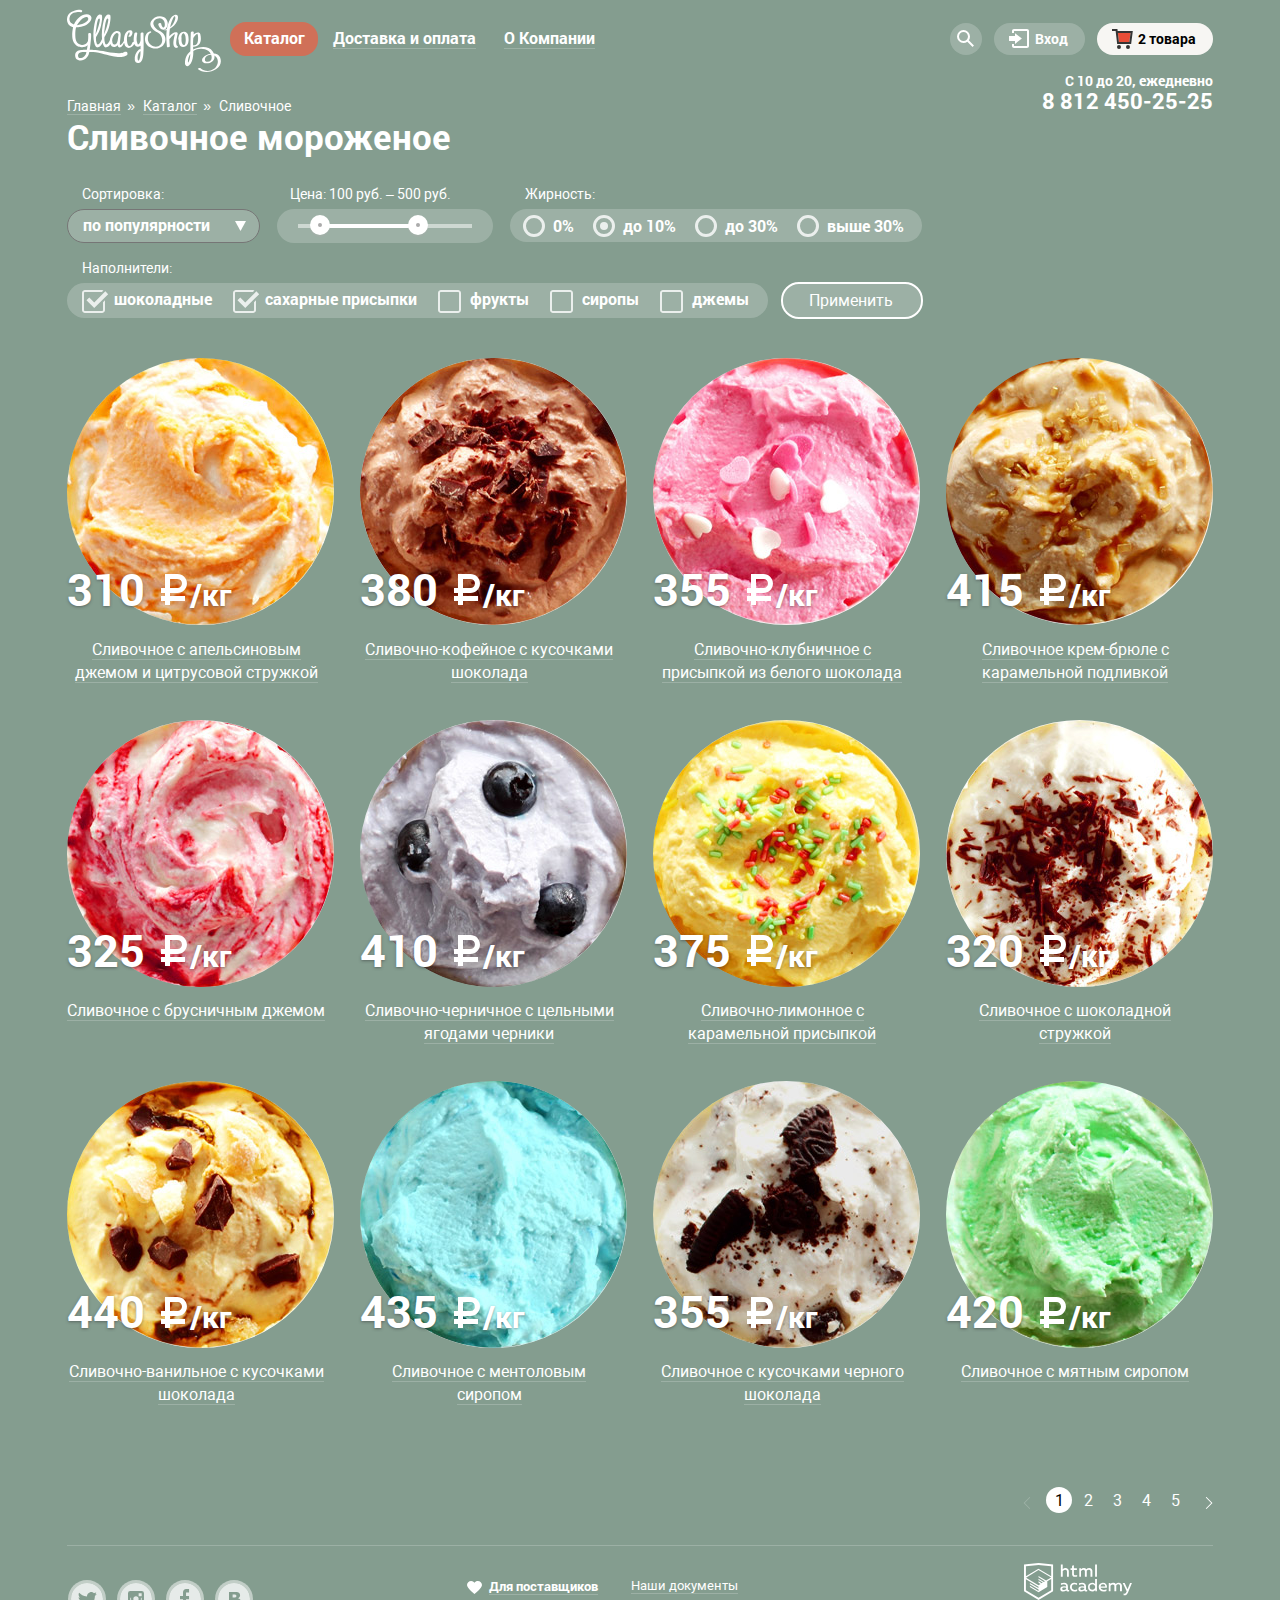
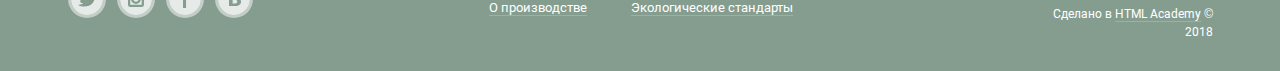
==== commit ab6145c3: "Внесение правок" ====
--- a/catalog.html
+++ b/catalog.html
@@ -216,350 +216,351 @@
         </header>
     </div>
 
-    <main class="container">
-        <ul class="breadcrumbs">
-            <li class="breadcrumbs-item">
-                <a href="index.html">Главная</a>
-            </li>
-            <li class="breadcrumbs-item">
-                <a href="#">Каталог</a>
-            </li>
-            <li class="breadcrumbs-item breadcrumbs-current">
-                Сливочное
-            </li>
-        </ul>
-
-        <h1 class="page-title">Сливочное мороженое</h1>
-
-        <section class="filters">
-            <h2 class="visually-hidden">Фильтр товаров</h2>
-            <form action="https://echo.htmlacademy.ru" method="get" class="filter">
-                <fieldset class="filter-item">
-                    <legend class="filter-item-title">Сортировка:</legend>
-                    <div class="select">
-                        <select class="select-item" name="sorting" id="filter-sorting">
-                            <option value="popular">по популярности</option>
-                            <option value="cheap">сначала недорогие</option>
-                            <option value="expensive">сначала дорогие</option>
-                            <option value="fat">по жирности</option>
-                        </select>
-                    </div>
-                </fieldset>
-
-                <fieldset class="filter-item">
-                    <p class="range-price">
-                        Цена:
-                        <span class="range-price-min">100 руб.</span> ‒
-                        <span class="price-max">500 руб.</span>
-                    </p>
-                    <div class="range">
-                        <div class="range-line">
-                            <div class="range-value"></div>
-                            <button type="button" class="range-button range-button-left"></button>
-                            <button type="button" class="range-button range-button-right"></button>
+    <main>
+        <div class="container">
+            <ul class="breadcrumbs">
+                <li class="breadcrumbs-item">
+                    <a href="index.html">Главная</a>
+                </li>
+                <li class="breadcrumbs-item">
+                    <a href="#">Каталог</a>
+                </li>
+                <li class="breadcrumbs-item breadcrumbs-current">
+                    Сливочное
+                </li>
+            </ul>
+
+            <h1 class="page-title">Сливочное мороженое</h1>
+
+            <section class="filters">
+                <h2 class="visually-hidden">Фильтр товаров</h2>
+                <form action="https://echo.htmlacademy.ru" method="get" class="filter">
+                    <fieldset class="filter-item">
+                        <legend class="filter-item-title">Сортировка:</legend>
+                        <div class="select">
+                            <select class="select-item" name="sorting" id="filter-sorting">
+                                <option value="popular">по популярности</option>
+                                <option value="cheap">сначала недорогие</option>
+                                <option value="expensive">сначала дорогие</option>
+                                <option value="fat">по жирности</option>
+                            </select>
                         </div>
-                    </div>
-                </fieldset>
-
-                <fieldset class="filter-item">
-                    <legend class="filter-item-title">Жирность:</legend>
-                    <div class="filter-list-wrapper">
-                        <ul class="filter-radio">
-                            <li class="filter-radio-item">
-                                <input class="visually-hidden filter-input filter-input-radio" type="radio" name="fat-content" value="0%" id="filter-non-fat">
-                                <label for="filter-non-fat" class="label-radio">0%</label>
-                            </li>
-                            <li class="filter-radio-item">
-                                <input class="visually-hidden filter-input filter-input-radio" type="radio" name="fat-content" value="10%" id="filter-10-fat" checked>
-                                <label for="filter-10-fat" class="label-radio">до 10%</label>
-                            </li>
-                            <li class="filter-radio-item">
-                                <input class="visually-hidden filter-input filter-input-radio" type="radio" name="fat-content" value="30%" id="filter-30-fat">
-                                <label for="filter-30-fat" class="label-radio">до 30%</label>
-                            </li>
-                            <li class="filter-radio-item">
-                                <input class="visually-hidden filter-input filter-input-radio" type="radio" name="fat-content" value="more than 30%" id="filter-more-30">
-                                <label for="filter-more-30" class="label-radio">выше 30%</label>
-                            </li>
-                        </ul>
-                    </div>
-                </fieldset>
-
-                <fieldset class="filter-item">
-                    <legend class="filter-item-title">Наполнители:</legend>
-                    <div class="filter-list-wrapper">
-                        <ul class="filter-checkbox">
-                            <li class="filter-checkbox-item">
-                                <input class="visually-hidden filter-input filter-input-ckeckbox" type="checkbox" name="chocolate" id="filter-chocolate" checked>
-                                <label for="filter-chocolate" class="label-checkbox">шоколадные</label>
-                            </li>
-                            <li class="filter-checkbox-item">
-                                <input class="visually-hidden filter-input filter-input-ckeckbox" type="checkbox" name="sugar" id="filter-sugar" checked>
-                                <label for="filter-sugar" class="label-checkbox">сахарные присыпки</label>
-                            </li>
-                            <li class="filter-checkbox-item">
-                                <input class="visually-hidden filter-input filter-input-ckeckbox" type="checkbox" name="fruits" id="filter-fruits">
-                                <label for="filter-fruits" class="label-checkbox">фрукты</label>
-                            </li>
-                            <li class="filter-checkbox-item">
-                                <input class="visually-hidden filter-input filter-input-ckeckbox" type="checkbox" name="syrups" id="filter-syrups">
-                                <label for="filter-syrups" class="label-checkbox">сиропы</label>
-                            </li>
-                            <li class="filter-checkbox-item">
-                                <input class="visually-hidden filter-input filter-input-ckeckbox" type="checkbox" name="jam" id="filter-jam">
-                                <label for="filter-jam" class="label-checkbox">джемы</label>
-                            </li>
-                        </ul>
-                    </div>
-                </fieldset>
-
-                <button class="filtres-button" type="submit">Применить</button>
-            </form>
-        </section>
-
-        <section class="catalog">
-            <h2 class="visually-hidden">Каталог</h2>
-            <ul class="catalog-list">
-                <li class="catalog-item">
-                    <article class="product">
-                        <div class="product-image">
-                            <img src="img/product-1.jpg" width="267" height="267" alt="Сливочное с апельсиновым джемом и цитрусовой стружкой">
-                            <p class="product-price">310
-                                <svg class="ruble" width="31" height="36">
-                                    <use xlink:href="#ruble"></use>
-                                </svg><span>/кг</span></p>
+                    </fieldset>
+
+                    <fieldset class="filter-item">
+                        <p class="range-price">
+                            Цена:
+                            <span class="range-price-min">100 руб.</span> ‒
+                            <span class="price-max">500 руб.</span>
+                        </p>
+                        <div class="range">
+                            <div class="range-line">
+                                <div class="range-value"></div>
+                                <button type="button" class="range-button range-button-left"></button>
+                                <button type="button" class="range-button range-button-right"></button>
+                            </div>
                         </div>
-                        <h3>
-                            <a href="#">Сливочное с апельсиновым джемом и цитрусовой стружкой</a>
-                        </h3>
-                        <div class="product-hover">
-                            <a href="#" class="button button-quick-view">Быстрый просмотр</a>
+                    </fieldset>
+
+                    <fieldset class="filter-item">
+                        <legend class="filter-item-title">Жирность:</legend>
+                        <div class="filter-list-wrapper">
+                            <ul class="filter-radio">
+                                <li class="filter-radio-item">
+                                    <input class="visually-hidden filter-input filter-input-radio" type="radio" name="fat-content" value="0%" id="filter-non-fat">
+                                    <label for="filter-non-fat" class="label-radio">0%</label>
+                                </li>
+                                <li class="filter-radio-item">
+                                    <input class="visually-hidden filter-input filter-input-radio" type="radio" name="fat-content" value="10%" id="filter-10-fat" checked>
+                                    <label for="filter-10-fat" class="label-radio">до 10%</label>
+                                </li>
+                                <li class="filter-radio-item">
+                                    <input class="visually-hidden filter-input filter-input-radio" type="radio" name="fat-content" value="30%" id="filter-30-fat">
+                                    <label for="filter-30-fat" class="label-radio">до 30%</label>
+                                </li>
+                                <li class="filter-radio-item">
+                                    <input class="visually-hidden filter-input filter-input-radio" type="radio" name="fat-content" value="more than 30%" id="filter-more-30">
+                                    <label for="filter-more-30" class="label-radio">выше 30%</label>
+                                </li>
+                            </ul>
                         </div>
-                    </article>
-                </li>
-                <li class="catalog-item">
-                    <article class="product">
-                        <div class="product-image">
-                            <img src="img/product-2.jpg" width="267" height="267" alt="Сливочно-кофейное с кусочками шоколада">
-                            <p class="product-price">380
-                                <svg class="ruble" width="31" height="36">
-                                    <use xlink:href="#ruble"></use>
-                                </svg><span>/кг</span></p>
+                    </fieldset>
+
+                    <fieldset class="filter-item">
+                        <legend class="filter-item-title">Наполнители:</legend>
+                        <div class="filter-list-wrapper">
+                            <ul class="filter-checkbox">
+                                <li class="filter-checkbox-item">
+                                    <input class="visually-hidden filter-input filter-input-ckeckbox" type="checkbox" name="chocolate" id="filter-chocolate" checked>
+                                    <label for="filter-chocolate" class="label-checkbox">шоколадные</label>
+                                </li>
+                                <li class="filter-checkbox-item">
+                                    <input class="visually-hidden filter-input filter-input-ckeckbox" type="checkbox" name="sugar" id="filter-sugar" checked>
+                                    <label for="filter-sugar" class="label-checkbox">сахарные присыпки</label>
+                                </li>
+                                <li class="filter-checkbox-item">
+                                    <input class="visually-hidden filter-input filter-input-ckeckbox" type="checkbox" name="fruits" id="filter-fruits">
+                                    <label for="filter-fruits" class="label-checkbox">фрукты</label>
+                                </li>
+                                <li class="filter-checkbox-item">
+                                    <input class="visually-hidden filter-input filter-input-ckeckbox" type="checkbox" name="syrups" id="filter-syrups">
+                                    <label for="filter-syrups" class="label-checkbox">сиропы</label>
+                                </li>
+                                <li class="filter-checkbox-item">
+                                    <input class="visually-hidden filter-input filter-input-ckeckbox" type="checkbox" name="jam" id="filter-jam">
+                                    <label for="filter-jam" class="label-checkbox">джемы</label>
+                                </li>
+                            </ul>
                         </div>
-                        <h3>
-                            <a href="#">Сливочно-кофейное с кусочками шоколада</a>
-                        </h3>
-                        <div class="product-hover">
-                            <a href="#" class="button button-quick-view">Быстрый просмотр</a>
-                        </div>
-                    </article>
-                </li>
-                <li class="catalog-item">
-                    <article class="product">
-                        <div class="product-image">
-                            <img src="img/product-3.jpg" width="267" height="267" alt="Сливочно-клубничное с присыпкой из белого шоколада">
-                            <p class="product-price">355
-                                <svg class="ruble" width="31" height="36">
-                                    <use xlink:href="#ruble"></use>
-                                </svg><span>/кг</span></p>
-                        </div>
-                        <h3>
-                            <a href="#">Сливочно-клубничное с присыпкой из белого шоколада</a>
-                        </h3>
-                        <div class="product-hover">
-                            <a href="#" class="button button-quick-view">Быстрый просмотр</a>
-                        </div>
-                    </article>
-                </li>
-                <li class="catalog-item">
-                    <article class="product">
-                        <div class="product-image">
-                            <img src="img/product-4.jpg" width="267" height="267" alt="Сливочное крем-брюле с карамельной подливкой">
-                            <p class="product-price">415
-                                <svg class="ruble" width="31" height="36">
-                                    <use xlink:href="#ruble"></use>
-                                </svg><span>/кг</span></p>
-                        </div>
-                        <h3>
-                            <a href="#">Сливочное крем-брюле с карамельной подливкой</a>
-                        </h3>
-                        <div class="product-hover">
-                            <a href="#" class="button button-quick-view">Быстрый просмотр</a>
-                        </div>
-                    </article>
-                </li>
-                <li class="catalog-item">
-                    <article class="product">
-                        <div class="product-image">
-                            <img src="img/product-5.jpg" width="267" height="267" alt="Сливочное с брусничным джемом">
-                            <p class="product-price">325
-                                <svg class="ruble" width="31" height="36">
-                                    <use xlink:href="#ruble"></use>
-                                </svg><span>/кг</span></p>
-                        </div>
-                        <h3>
-                            <a href="#">Сливочное с брусничным джемом</a>
-                        </h3>
-                        <div class="product-hover">
-                            <a href="#" class="button button-quick-view">Быстрый просмотр</a>
-                        </div>
-                    </article>
-                </li>
-                <li class="catalog-item">
-                    <article class="product">
-                        <div class="product-image">
-                            <img src="img/product-6.jpg" width="267" height="267" alt="Сливочно-черничное с цельными ягодами черники">
-                            <p class="product-price">410
-                                <svg class="ruble" width="31" height="36">
-                                    <use xlink:href="#ruble"></use>
-                                </svg><span>/кг</span></p>
-                        </div>
-                        <h3>
-                            <a href="#">Сливочно-черничное с цельными ягодами черники</a>
-                        </h3>
-                        <div class="product-hover">
-                            <a href="#" class="button button-quick-view">Быстрый просмотр</a>
-                        </div>
-                    </article>
-                </li>
-                <li class="catalog-item">
-                    <article class="product">
-                        <div class="product-image">
-                            <img src="img/product-7.jpg" width="267" height="267" alt="Сливочно-лимонное с карамельной присыпкой">
-                            <p class="product-price">375
-                                <svg class="ruble" width="31" height="36">
-                                    <use xlink:href="#ruble"></use>
-                                </svg><span>/кг</span></p>
-                        </div>
-                        <h3>
-                            <a href="#">Сливочно-лимонное с карамельной присыпкой</a>
-                        </h3>
-                        <div class="product-hover">
-                            <a href="#" class="button button-quick-view">Быстрый просмотр</a>
-                        </div>
-                    </article>
-                </li>
-                <li class="catalog-item">
-                    <article class="product">
-                        <div class="product-image">
-                            <img src="img/product-8.jpg" width="267" height="267" alt="Сливочное с шоколадной стружкой">
-                            <p class="product-price">320
-                                <svg class="ruble" width="31" height="36">
-                                    <use xlink:href="#ruble"></use>
-                                </svg><span>/кг</span></p>
-                        </div>
-                        <h3>
-                            <a href="#">Сливочное с шоколадной стружкой</a>
-                        </h3>
-                        <div class="product-hover">
-                            <a href="#" class="button button-quick-view">Быстрый просмотр</a>
-                        </div>
-                    </article>
-                </li>
-                <li class="catalog-item">
-                    <article class="product">
-                        <div class="product-image">
-                            <img src="img/product-9.jpg" width="267" height="267" alt="Сливочно-ванильное с кусочками шоколада">
-                            <p class="product-price">440
-                                <svg class="ruble" width="31" height="36">
-                                    <use xlink:href="#ruble"></use>
-                                </svg><span>/кг</span></p>
-                        </div>
-                        <h3>
-                            <a href="#">Сливочно-ванильное с кусочками шоколада</a>
-                        </h3>
-                        <div class="product-hover">
-                            <a href="#" class="button button-quick-view">Быстрый просмотр</a>
-                        </div>
-                    </article>
-                </li>
-                <li class="catalog-item">
-                    <article class="product">
-                        <div class="product-image">
-                            <img src="img/product-10.jpg" width="267" height="267" alt="Сливочноe с ментоловым сиропом">
-                            <p class="product-price">435
-                                <svg class="ruble" width="31" height="36">
-                                    <use xlink:href="#ruble"></use>
-                                </svg><span>/кг</span></p>
-                        </div>
-                        <h3>
-                            <a href="#">Сливочноe с ментоловым сиропом</a>
-                        </h3>
-                        <div class="product-hover">
-                            <a href="#" class="button button-quick-view">Быстрый просмотр</a>
-                        </div>
-                    </article>
-                </li>
-                <li class="catalog-item">
-                    <article class="product">
-                        <div class="product-image">
-                            <img src="img/product-11.jpg" width="267" height="267" alt="Сливочное с кусочками черного шоколада">
-                            <p class="product-price">355
-                                <svg class="ruble" width="31" height="36">
-                                    <use xlink:href="#ruble"></use>
-                                </svg><span>/кг</span></p>
-                        </div>
-                        <h3>
-                            <a href="#">Сливочное с кусочками черного шоколада</a>
-                        </h3>
-                        <div class="product-hover">
-                            <a href="#" class="button button-quick-view">Быстрый просмотр</a>
-                        </div>
-                    </article>
-                </li>
-                <li class="catalog-item">
-                    <article class="product">
-                        <div class="product-image">
-                            <img src="img/product-12.jpg" width="267" height="267" alt="Сливочное с мятным сиропом">
-                            <p class="product-price">420
-                                <svg class="ruble" width="31" height="36">
-                                    <use xlink:href="#ruble"></use>
-                                </svg><span>/кг</span></p>
-                        </div>
-                        <h3>
-                            <a href="#">Сливочное с мятным сиропом</a>
-                        </h3>
-                        <div class="product-hover">
-                            <a href="#" class="button button-quick-view">Быстрый просмотр</a>
-                        </div>
-                    </article>
+                    </fieldset>
+
+                    <button class="filtres-button" type="submit">Применить</button>
+                </form>
+            </section>
+
+            <section class="catalog">
+                <h2 class="visually-hidden">Каталог</h2>
+                <ul class="catalog-list">
+                    <li class="catalog-item">
+                        <article class="product">
+                            <div class="product-image">
+                                <img src="img/product-1.jpg" width="267" height="267" alt="Сливочное с апельсиновым джемом и цитрусовой стружкой">
+                                <p class="product-price">310
+                                    <svg class="ruble" width="31" height="36">
+                                        <use xlink:href="#ruble"></use>
+                                    </svg><span>/кг</span></p>
+                            </div>
+                            <h3>
+                                <a href="#">Сливочное с апельсиновым джемом и цитрусовой стружкой</a>
+                            </h3>
+                            <div class="product-hover">
+                                <a href="#" class="button button-quick-view">Быстрый просмотр</a>
+                            </div>
+                        </article>
+                    </li>
+                    <li class="catalog-item">
+                        <article class="product">
+                            <div class="product-image">
+                                <img src="img/product-2.jpg" width="267" height="267" alt="Сливочно-кофейное с кусочками шоколада">
+                                <p class="product-price">380
+                                    <svg class="ruble" width="31" height="36">
+                                        <use xlink:href="#ruble"></use>
+                                    </svg><span>/кг</span></p>
+                            </div>
+                            <h3>
+                                <a href="#">Сливочно-кофейное с кусочками шоколада</a>
+                            </h3>
+                            <div class="product-hover">
+                                <a href="#" class="button button-quick-view">Быстрый просмотр</a>
+                            </div>
+                        </article>
+                    </li>
+                    <li class="catalog-item">
+                        <article class="product">
+                            <div class="product-image">
+                                <img src="img/product-3.jpg" width="267" height="267" alt="Сливочно-клубничное с присыпкой из белого шоколада">
+                                <p class="product-price">355
+                                    <svg class="ruble" width="31" height="36">
+                                        <use xlink:href="#ruble"></use>
+                                    </svg><span>/кг</span></p>
+                            </div>
+                            <h3>
+                                <a href="#">Сливочно-клубничное с присыпкой из белого шоколада</a>
+                            </h3>
+                            <div class="product-hover">
+                                <a href="#" class="button button-quick-view">Быстрый просмотр</a>
+                            </div>
+                        </article>
+                    </li>
+                    <li class="catalog-item">
+                        <article class="product">
+                            <div class="product-image">
+                                <img src="img/product-4.jpg" width="267" height="267" alt="Сливочное крем-брюле с карамельной подливкой">
+                                <p class="product-price">415
+                                    <svg class="ruble" width="31" height="36">
+                                        <use xlink:href="#ruble"></use>
+                                    </svg><span>/кг</span></p>
+                            </div>
+                            <h3>
+                                <a href="#">Сливочное крем-брюле с карамельной подливкой</a>
+                            </h3>
+                            <div class="product-hover">
+                                <a href="#" class="button button-quick-view">Быстрый просмотр</a>
+                            </div>
+                        </article>
+                    </li>
+                    <li class="catalog-item">
+                        <article class="product">
+                            <div class="product-image">
+                                <img src="img/product-5.jpg" width="267" height="267" alt="Сливочное с брусничным джемом">
+                                <p class="product-price">325
+                                    <svg class="ruble" width="31" height="36">
+                                        <use xlink:href="#ruble"></use>
+                                    </svg><span>/кг</span></p>
+                            </div>
+                            <h3>
+                                <a href="#">Сливочное с брусничным джемом</a>
+                            </h3>
+                            <div class="product-hover">
+                                <a href="#" class="button button-quick-view">Быстрый просмотр</a>
+                            </div>
+                        </article>
+                    </li>
+                    <li class="catalog-item">
+                        <article class="product">
+                            <div class="product-image">
+                                <img src="img/product-6.jpg" width="267" height="267" alt="Сливочно-черничное с цельными ягодами черники">
+                                <p class="product-price">410
+                                    <svg class="ruble" width="31" height="36">
+                                        <use xlink:href="#ruble"></use>
+                                    </svg><span>/кг</span></p>
+                            </div>
+                            <h3>
+                                <a href="#">Сливочно-черничное с цельными ягодами черники</a>
+                            </h3>
+                            <div class="product-hover">
+                                <a href="#" class="button button-quick-view">Быстрый просмотр</a>
+                            </div>
+                        </article>
+                    </li>
+                    <li class="catalog-item">
+                        <article class="product">
+                            <div class="product-image">
+                                <img src="img/product-7.jpg" width="267" height="267" alt="Сливочно-лимонное с карамельной присыпкой">
+                                <p class="product-price">375
+                                    <svg class="ruble" width="31" height="36">
+                                        <use xlink:href="#ruble"></use>
+                                    </svg><span>/кг</span></p>
+                            </div>
+                            <h3>
+                                <a href="#">Сливочно-лимонное с карамельной присыпкой</a>
+                            </h3>
+                            <div class="product-hover">
+                                <a href="#" class="button button-quick-view">Быстрый просмотр</a>
+                            </div>
+                        </article>
+                    </li>
+                    <li class="catalog-item">
+                        <article class="product">
+                            <div class="product-image">
+                                <img src="img/product-8.jpg" width="267" height="267" alt="Сливочное с шоколадной стружкой">
+                                <p class="product-price">320
+                                    <svg class="ruble" width="31" height="36">
+                                        <use xlink:href="#ruble"></use>
+                                    </svg><span>/кг</span></p>
+                            </div>
+                            <h3>
+                                <a href="#">Сливочное с шоколадной стружкой</a>
+                            </h3>
+                            <div class="product-hover">
+                                <a href="#" class="button button-quick-view">Быстрый просмотр</a>
+                            </div>
+                        </article>
+                    </li>
+                    <li class="catalog-item">
+                        <article class="product">
+                            <div class="product-image">
+                                <img src="img/product-9.jpg" width="267" height="267" alt="Сливочно-ванильное с кусочками шоколада">
+                                <p class="product-price">440
+                                    <svg class="ruble" width="31" height="36">
+                                        <use xlink:href="#ruble"></use>
+                                    </svg><span>/кг</span></p>
+                            </div>
+                            <h3>
+                                <a href="#">Сливочно-ванильное с кусочками шоколада</a>
+                            </h3>
+                            <div class="product-hover">
+                                <a href="#" class="button button-quick-view">Быстрый просмотр</a>
+                            </div>
+                        </article>
+                    </li>
+                    <li class="catalog-item">
+                        <article class="product">
+                            <div class="product-image">
+                                <img src="img/product-10.jpg" width="267" height="267" alt="Сливочноe с ментоловым сиропом">
+                                <p class="product-price">435
+                                    <svg class="ruble" width="31" height="36">
+                                        <use xlink:href="#ruble"></use>
+                                    </svg><span>/кг</span></p>
+                            </div>
+                            <h3>
+                                <a href="#">Сливочноe с ментоловым сиропом</a>
+                            </h3>
+                            <div class="product-hover">
+                                <a href="#" class="button button-quick-view">Быстрый просмотр</a>
+                            </div>
+                        </article>
+                    </li>
+                    <li class="catalog-item">
+                        <article class="product">
+                            <div class="product-image">
+                                <img src="img/product-11.jpg" width="267" height="267" alt="Сливочное с кусочками черного шоколада">
+                                <p class="product-price">355
+                                    <svg class="ruble" width="31" height="36">
+                                        <use xlink:href="#ruble"></use>
+                                    </svg><span>/кг</span></p>
+                            </div>
+                            <h3>
+                                <a href="#">Сливочное с кусочками черного шоколада</a>
+                            </h3>
+                            <div class="product-hover">
+                                <a href="#" class="button button-quick-view">Быстрый просмотр</a>
+                            </div>
+                        </article>
+                    </li>
+                    <li class="catalog-item">
+                        <article class="product">
+                            <div class="product-image">
+                                <img src="img/product-12.jpg" width="267" height="267" alt="Сливочное с мятным сиропом">
+                                <p class="product-price">420
+                                    <svg class="ruble" width="31" height="36">
+                                        <use xlink:href="#ruble"></use>
+                                    </svg><span>/кг</span></p>
+                            </div>
+                            <h3>
+                                <a href="#">Сливочное с мятным сиропом</a>
+                            </h3>
+                            <div class="product-hover">
+                                <a href="#" class="button button-quick-view">Быстрый просмотр</a>
+                            </div>
+                        </article>
+                    </li>
+                </ul>
+            </section>
+            <ul class="pagination-list">
+                <li class="pagination-item disabled">
+                    <a class="pagination-button">
+                        <svg class="pagination-icon back" width="8" height="12">
+                            <use xlink:href="#back"></use>
+                        </svg>
+                        <span class="visually-hidden">Назад</span>
+                    </a>
+                </li>
+                <li class="pagination-item pagination-item-current">
+                    <a href="#" class="pagination-link">1</a>
+                </li>
+                <li class="pagination-item">
+                    <a href="#" class="pagination-link">2</a>
+                </li>
+                <li class="pagination-item">
+                    <a href="#" class="pagination-link">3</a>
+                </li>
+                <li class="pagination-item">
+                    <a href="#" class="pagination-link">4</a>
+                </li>
+                <li class="pagination-item">
+                    <a href="#" class="pagination-link">5</a>
+                </li>
+                <li class="pagination-item">
+                    <a href="#" class="pagination-button">
+                        <svg class="pagination-icon forward" width="8" height="12">
+                            <use xlink:href="#forward"></use>
+                        </svg>
+                        <span class="visually-hidden">Вперед</span>
+                    </a>
                 </li>
             </ul>
-        </section>
-        <ul class="pagination-list">
-            <li class="pagination-item disabled">
-                <a class="pagination-button">
-                    <svg class="pagination-icon back" width="8" height="12">
-                        <use xlink:href="#back"></use>
-                    </svg>
-                    <span class="visually-hidden">Назад</span>
-                </a>
-            </li>
-            <li class="pagination-item pagination-item-current">
-                <a href="#" class="pagination-link">1</a>
-            </li>
-            <li class="pagination-item">
-                <a href="#" class="pagination-link">2</a>
-            </li>
-            <li class="pagination-item">
-                <a href="#" class="pagination-link">3</a>
-            </li>
-            <li class="pagination-item">
-                <a href="#" class="pagination-link">4</a>
-            </li>
-            <li class="pagination-item">
-                <a href="#" class="pagination-link">5</a>
-            </li>
-            <li class="pagination-item">
-                <a href="#" class="pagination-button">
-                    <svg class="pagination-icon forward" width="8" height="12">
-                        <use xlink:href="#forward"></use>
-                    </svg>
-                    <span class="visually-hidden">Вперед</span>
-                </a>
-            </li>
-        </ul>
-
+        </div>
     </main>
 
     <footer class="footer">
--- a/css/style.css
+++ b/css/style.css
@@ -62,10 +62,14 @@
 	color: #ffffff;
 	text-transform: none;
 	background-color: #ec583c;
+	background-image: -webkit-gradient( linear, left top, right top, from(rgb(231, 74, 53)), to(rgb(242, 104, 67)));
+	background-image: -webkit-linear-gradient( left, rgb(231, 74, 53) 0%, rgb(242, 104, 67) 100%);
+	background-image: -o-linear-gradient( left, rgb(231, 74, 53) 0%, rgb(242, 104, 67) 100%);
 	background-image: linear-gradient( 90deg, rgb(231, 74, 53) 0%, rgb(242, 104, 67) 100%);
 	border: none;
 	border-radius: 23px;
-	box-shadow: 0 2px 2px #ac1000;
+	-webkit-box-shadow: 0 2px 2px #ac1000;
+	        box-shadow: 0 2px 2px #ac1000;
 }
 
 .modal-feedback-show {
@@ -79,8 +83,12 @@
 }
 
 .index-columns {
+	display: -webkit-box;
+	display: -ms-flexbox;
 	display: flex;
-	justify-content: space-between;
+	-webkit-box-pack: justify;
+	    -ms-flex-pack: justify;
+	        justify-content: space-between;
 	margin-bottom: 40px;
 }
 
@@ -95,8 +103,12 @@
 }
 
 .header-wrapper {
+	display: -webkit-box;
+	display: -ms-flexbox;
 	display: flex;
-	align-items: flex-start;
+	-webkit-box-align: start;
+	    -ms-flex-align: start;
+	        align-items: flex-start;
 	width: 100%;
 	margin: 0;
 }
@@ -113,12 +125,17 @@
 
 .button:hover {
 	background-color: #f07963;
-	box-shadow: 0 2px 2px #ac1000;
+	-webkit-box-shadow: 0 2px 2px #ac1000;
+	        box-shadow: 0 2px 2px #ac1000;
 }
 
 .button:active {
 	background-color: #ec583c;
-	box-shadow: inset 0 2px 2px #942718;
+	-webkit-box-shadow: inset 0 2px 2px #942718;
+	        box-shadow: inset 0 2px 2px #942718;
+	background-image: -webkit-gradient( linear, left top, right top, from(rgb(242, 104, 67)), to(rgb(231, 74, 53)));
+	background-image: -webkit-linear-gradient( left, rgb(242, 104, 67) 0%, rgb(231, 74, 53) 100%);
+	background-image: -o-linear-gradient( left, rgb(242, 104, 67) 0%, rgb(231, 74, 53) 100%);
 	background-image: linear-gradient( 90deg, rgb(242, 104, 67) 0%, rgb(231, 74, 53) 100%);
 }
 
@@ -144,7 +161,8 @@
 	border: 0;
 	padding: 0;
 	white-space: nowrap;
-	clip-path: inset(100%);
+	-webkit-clip-path: inset(100%);
+	        clip-path: inset(100%);
 	clip: rect(0 0 0 0);
 	overflow: hidden;
 }
@@ -155,6 +173,8 @@
 	background-image: url("../img/background-1.png");
 	background-position: top center;
 	background-repeat: no-repeat;
+	-webkit-transition: background-image 0.5s ease, background-color 0.5s ease;
+	-o-transition: background-image 0.5s ease, background-color 0.5s ease;
 	transition: background-image 0.5s ease, background-color 0.5s ease;
 }
 
@@ -205,21 +225,33 @@
 	text-decoration: none;
 	text-shadow: 0 2px 5px rgba(160, 32, 11, 0.76);
 	background: #f26843;
+	background: -webkit-gradient(linear, left top, left bottom, from(#f26843), to(#e74a35));
+	background: -webkit-linear-gradient(top, #f26843 0%, #e74a35 100%);
+	background: -o-linear-gradient(top, #f26843 0%, #e74a35 100%);
 	background: linear-gradient(to bottom, #f26843 0%, #e74a35 100%);
 	border-radius: 50px;
-	box-shadow: 0 2px 2px rgba(172, 16, 0, 0.64);
+	-webkit-box-shadow: 0 2px 2px rgba(172, 16, 0, 0.64);
+	        box-shadow: 0 2px 2px rgba(172, 16, 0, 0.64);
 	border: none;
 	cursor: pointer;
 }
 
 .button:hover {
+	background: -webkit-gradient(linear, left top, left bottom, from(#f58669), to(#ec6f5e));
+	background: -webkit-linear-gradient(top, #f58669 0%, #ec6f5e 100%);
+	background: -o-linear-gradient(top, #f58669 0%, #ec6f5e 100%);
 	background: linear-gradient(to bottom, #f58669 0%, #ec6f5e 100%);
-	box-shadow: 0 2px 2px rgba(172, 16, 0, 1);
+	-webkit-box-shadow: 0 2px 2px rgba(172, 16, 0, 1);
+	        box-shadow: 0 2px 2px rgba(172, 16, 0, 1);
 }
 
 .button:active {
+	background: -webkit-gradient(linear, left top, left bottom, from(#d84732), to(#e1613e));
+	background: -webkit-linear-gradient(top, #d84732 0%, #e1613e 100%);
+	background: -o-linear-gradient(top, #d84732 0%, #e1613e 100%);
 	background: linear-gradient(to bottom, #d84732 0%, #e1613e 100%);
-	box-shadow: inset 0 2px 2px rgba(172, 16, 0, 1);
+	-webkit-box-shadow: inset 0 2px 2px rgba(172, 16, 0, 1);
+	        box-shadow: inset 0 2px 2px rgba(172, 16, 0, 1);
 }
 
 .slider-controls {
@@ -312,7 +344,8 @@
 .main-menu-item:active {
 	color: #000000;
 	background-color: #f8f7f4;
-	box-shadow: inset 0px 2px 1px 0px #696969;
+	-webkit-box-shadow: inset 0px 2px 1px 0px #696969;
+	        box-shadow: inset 0px 2px 1px 0px #696969;
 	border-radius: 16px;
 }
 
@@ -326,7 +359,8 @@
 	line-height: 16px;
 	font-weight: 400;
 	background-color: #f8f7f4;
-	box-shadow: 0px 20px 20px 0px rgba(0, 0, 0, 0.4);
+	-webkit-box-shadow: 0px 20px 20px 0px rgba(0, 0, 0, 0.4);
+	        box-shadow: 0px 20px 20px 0px rgba(0, 0, 0, 0.4);
 }
 
 .main-menu-modal a {
@@ -342,8 +376,11 @@
 }
 
 .main-menu-wrapper {
+	display: -webkit-box;
+	display: -ms-flexbox;
 	display: flex;
-	flex-wrap: wrap;
+	-ms-flex-wrap: wrap;
+	    flex-wrap: wrap;
 }
 
 .main-menu-modal a {
@@ -441,10 +478,17 @@
 }
 
 .shop-menu {
+	display: -webkit-box;
+	display: -ms-flexbox;
 	display: flex;
-	flex-wrap: wrap;
-	justify-content: flex-end;
-	align-items: center;
+	-ms-flex-wrap: wrap;
+	    flex-wrap: wrap;
+	-webkit-box-pack: end;
+	    -ms-flex-pack: end;
+	        justify-content: flex-end;
+	-webkit-box-align: center;
+	    -ms-flex-align: center;
+	        align-items: center;
 	width: 293px;
 	margin-top: 9px;
 	margin-left: auto;
@@ -462,10 +506,17 @@
 }
 
 .shop-menu-item:not(:last-child) {
-	margin-right: 8px;
+	margin-right: 12px;
 }
 
 .shop-menu-link {
+    display: -webkit-box;
+	display: -ms-flexbox;
+	display: flex;
+    -webkit-box-align: center;
+	    -ms-flex-align: center;
+	        align-items: center;    
+    
 	color: #ffffff;
 	vertical-align: top;
 }
@@ -476,8 +527,10 @@
 
 .shop-menu-search {
 	position: relative;
-	padding: 7px;
-	padding-bottom: 4px;
+    padding-top: 7px;
+    padding-left: 7px;
+    padding-right: 8px;
+    padding-bottom: 8px;
 	border-radius: 50%;
 }
 
@@ -487,18 +540,18 @@
 
 .shop-menu-login {
 	position: relative;
-	padding-top: 6px;
-	padding-left: 9px;
-	padding-bottom: 3px;
-	padding-right: 17px;
+    padding-top: 6px;
+    padding-left: 9px;
+    padding-bottom: 7px;
+    padding-right: 17px;
 }
 
 .basket {
 	position: relative;
-	padding-top: 6px;
-	padding-left: 9px;
-	padding-bottom: 2px;
-	padding-right: 17px;
+    padding-top: 6px;
+    padding-left: 9px;
+    padding-bottom: 6px;
+    padding-right: 17px;
 }
 
 .shop-menu-item:not(.shop-menu-search) {
@@ -514,6 +567,8 @@
 .icon-enter,
 .icon-basket {
 	fill: #ffffff;
+	-webkit-transition: fill 0.3s ease;
+	-o-transition: fill 0.3s ease;
 	transition: fill 0.3s ease;
 }
 
@@ -532,7 +587,8 @@
 
 .shop-menu-modal {
 	background-color: #f8f7f4;
-	box-shadow: 0px 20px 20px 0px rgba(0, 0, 0, 0.4);
+	-webkit-box-shadow: 0px 20px 20px 0px rgba(0, 0, 0, 0.4);
+	        box-shadow: 0px 20px 20px 0px rgba(0, 0, 0, 0.4);
 }
 
 .modal-search,
@@ -559,7 +615,8 @@
 	width: 342px;
 	font-size: 14px;
 	border-radius: 5px;
-	box-sizing: border-box;
+	-webkit-box-sizing: border-box;
+	        box-sizing: border-box;
 }
 
 .modal-search form {
@@ -670,8 +727,13 @@
 }
 
 .login-password-info {
+	display: -webkit-box;
+	display: -ms-flexbox;
 	display: flex;
-	flex-direction: column;
+	-webkit-box-orient: vertical;
+	-webkit-box-direction: normal;
+	    -ms-flex-direction: column;
+	        flex-direction: column;
 }
 
 .login-password-info a:first-child {
@@ -686,10 +748,17 @@
 }
 
 .modal-login-wrapper {
+	display: -webkit-box;
+	display: -ms-flexbox;
 	display: flex;
-	flex-wrap: wrap;
-	align-items: flex-start;
-	justify-content: space-between;
+	-ms-flex-wrap: wrap;
+	    flex-wrap: wrap;
+	-webkit-box-align: start;
+	    -ms-flex-align: start;
+	        align-items: flex-start;
+	-webkit-box-pack: justify;
+	    -ms-flex-pack: justify;
+	        justify-content: space-between;
 }
 
 .modal-login-wrapper .button {
@@ -756,7 +825,8 @@
 	padding-right: 21px;
 	padding-left: 18px;
 	font-size: 18px;
-	box-sizing: border-box;
+	-webkit-box-sizing: border-box;
+	        box-sizing: border-box;
 	border-radius: 15px;
 }
 
@@ -786,10 +856,15 @@
 }
 
 .catalog-list {
+	display: -webkit-box;
+	display: -ms-flexbox;
 	display: flex;
-	flex-wrap: wrap;
+	-ms-flex-wrap: wrap;
+	    flex-wrap: wrap;
 	margin-bottom: 40px;
-	justify-content: space-between;
+	-webkit-box-pack: justify;
+	    -ms-flex-pack: justify;
+	        justify-content: space-between;
 }
 
 .catalog ul {
@@ -893,7 +968,8 @@
 	text-align: center;
 	background-color: rgba(248, 247, 244, 0.2);
 	border-radius: 5px;
-	box-shadow: 0px 20px 20px 0px rgba(0, 0, 0, 0.4);
+	-webkit-box-shadow: 0px 20px 20px 0px rgba(0, 0, 0, 0.4);
+	        box-shadow: 0px 20px 20px 0px rgba(0, 0, 0, 0.4);
 }
 
 .product-hover .button {
@@ -902,7 +978,9 @@
 	padding-left: 16px;
 	padding-right: 17px;
 	border-radius: 27px;
-	transform: translate(-50%, 0);
+	-webkit-transform: translate(-50%, 0);
+	    -ms-transform: translate(-50%, 0);
+	        transform: translate(-50%, 0);
 	white-space: nowrap;
 }
 
@@ -913,7 +991,8 @@
 	padding-right: 30px;
 	padding-left: 20px;
 	margin-bottom: 38px;
-	box-sizing: border-box;
+	-webkit-box-sizing: border-box;
+	        box-sizing: border-box;
 	color: #000000;
 	background-color: #e0d4bc;
 	background-image: url("../img/waffle.jpg");
@@ -923,9 +1002,14 @@
 }
 
 .features ul {
+	display: -webkit-box;
+	display: -ms-flexbox;
 	display: flex;
-	flex-wrap: wrap;
-	justify-content: space-between;
+	-ms-flex-wrap: wrap;
+	    flex-wrap: wrap;
+	-webkit-box-pack: justify;
+	    -ms-flex-pack: justify;
+	        justify-content: space-between;
 	margin: 0;
 	padding: 0;
 	list-style: none;
@@ -939,7 +1023,8 @@
 	font-size: 16px;
 	line-height: 22px;
 	font-weight: 400;
-	box-sizing: border-box;
+	-webkit-box-sizing: border-box;
+	        box-sizing: border-box;
 }
 
 .features .features-title {
@@ -976,7 +1061,8 @@
 	background-image: url("../img/strawberry.jpg");
 	background-repeat: no-repeat;
 	border-radius: 16px;
-	box-sizing: border-box;
+	-webkit-box-sizing: border-box;
+	        box-sizing: border-box;
 }
 
 .new-blog span {
@@ -1011,7 +1097,8 @@
 	font-weight: 400;
 	color: #000000;
 	border-radius: 16px;
-	box-sizing: border-box;
+	-webkit-box-sizing: border-box;
+	        box-sizing: border-box;
 }
 
 .dispatch::before,
@@ -1026,6 +1113,8 @@
 	bottom: 0;
 	left: 0;
 	z-index: -1;
+	background: -webkit-repeating-linear-gradient(135deg, #f8f7f4, #f8f7f4 5px, #92cdff 6px, #92cdff 10px, #fe9e90 11px, #fe9e90 15px);
+	background: -o-repeating-linear-gradient(135deg, #f8f7f4, #f8f7f4 5px, #92cdff 6px, #92cdff 10px, #fe9e90 11px, #fe9e90 15px);
 	background: repeating-linear-gradient(-45deg, #f8f7f4, #f8f7f4 5px, #92cdff 6px, #92cdff 10px, #fe9e90 11px, #fe9e90 15px);
 	border-radius: 15px;
 }
@@ -1116,7 +1205,8 @@
 	color: #000000;
 	background-color: #fefefe;
 	border-radius: 16px;
-	box-sizing: border-box;
+	-webkit-box-sizing: border-box;
+	        box-sizing: border-box;
 }
 
 .contacts-text {
@@ -1163,8 +1253,12 @@
 }
 
 .footer-wrapper {
+	display: -webkit-box;
+	display: -ms-flexbox;
 	display: flex;
-	align-items: flex-start;
+	-webkit-box-align: start;
+	    -ms-flex-align: start;
+	        align-items: flex-start;
 	padding-bottom: 30px;
 }
 
@@ -1173,8 +1267,11 @@
 }
 
 .footer-social {
+	display: -webkit-box;
+	display: -ms-flexbox;
 	display: flex;
-	flex-wrap: wrap;
+	-ms-flex-wrap: wrap;
+	    flex-wrap: wrap;
 	font-size: 0;
 	width: 267px;
 	margin-top: 37px;
@@ -1190,7 +1287,8 @@
 	margin-right: 17px;
 	font-size: 0;
 	border-radius: 50%;
-	box-shadow: 0 0 0 3px rgba(255, 255, 255, 0.5);
+	-webkit-box-shadow: 0 0 0 3px rgba(255, 255, 255, 0.5);
+	        box-shadow: 0 0 0 3px rgba(255, 255, 255, 0.5);
 }
 
 .social-icon {
@@ -1201,13 +1299,15 @@
 .social-btn:hover {
 	outline-width: 0;
 	border-radius: 50%;
-	box-shadow: 0 0 0 4px rgba(255, 255, 255, 0.7);
+	-webkit-box-shadow: 0 0 0 4px rgba(255, 255, 255, 0.7);
+	        box-shadow: 0 0 0 4px rgba(255, 255, 255, 0.7);
 }
 
 .social-btn:active {
 	outline-width: 0;
 	border-radius: 50%;
-	box-shadow: 0 0 0 4px rgba(255, 255, 255, 0.7);
+	-webkit-box-shadow: 0 0 0 4px rgba(255, 255, 255, 0.7);
+	        box-shadow: 0 0 0 4px rgba(255, 255, 255, 0.7);
 }
 
 .social-btn:hover .social-icon {
@@ -1221,8 +1321,11 @@
 .footer-menu {
 	padding: 0;
 	margin-top: 31px;
+	display: -webkit-box;
+	display: -ms-flexbox;
 	display: flex;
-	flex-wrap: wrap;
+	-ms-flex-wrap: wrap;
+	    flex-wrap: wrap;
 	width: 360px;
 	font-size: 0px;
 	font-weight: 400;
@@ -1245,6 +1348,8 @@
 	font-size: 13px;
 	line-height: 18px;
 	padding: 0;
+	-webkit-transition: all .3s ease;
+	-o-transition: all .3s ease;
 	transition: all .3s ease;
 }
 
@@ -1309,7 +1414,8 @@
 	padding-right: 24px;
 	background-color: #f8f7f4;
 	border-radius: 9px;
-	box-sizing: border-box;
+	-webkit-box-sizing: border-box;
+	        box-sizing: border-box;
 }
 
 .modal-feedback h2 {
@@ -1340,7 +1446,8 @@
 	background-color: #ffffff;
 	border: 1px solid #d3d3d2;
 	border-radius: 5px;
-	box-sizing: border-box;
+	-webkit-box-sizing: border-box;
+	        box-sizing: border-box;
 }
 
 .modal-feedback input::-webkit-input-placeholder {
@@ -1385,7 +1492,8 @@
 	background-color: #ffffff;
 	border: 1px solid #d3d3d2;
 	border-radius: 5px;
-	box-sizing: border-box;
+	-webkit-box-sizing: border-box;
+	        box-sizing: border-box;
 }
 
 .modal-feedback-message::-webkit-input-placeholder {
@@ -1420,8 +1528,12 @@
 }
 
 .feedback-button-wrapper {
+	display: -webkit-box;
+	display: -ms-flexbox;
 	display: flex;
-	justify-content: flex-end;
+	-webkit-box-pack: end;
+	    -ms-flex-pack: end;
+	        justify-content: flex-end;
 }
 
 .modal-close {
@@ -1497,7 +1609,8 @@
 .modal-wrapper-basket {
 	top: 30px;
 	right: 0;
-	box-sizing: border-box;
+	-webkit-box-sizing: border-box;
+	        box-sizing: border-box;
 }
 
 .modal-basket p {
@@ -1605,8 +1718,12 @@
 }
 
 .basket-button-wrapper {
+	display: -webkit-box;
+	display: -ms-flexbox;
 	display: flex;
-	justify-content: flex-end;
+	-webkit-box-pack: end;
+	    -ms-flex-pack: end;
+	        justify-content: flex-end;
 }
 
 .modal-basket .button {
@@ -1615,9 +1732,14 @@
 }
 
 .breadcrumbs {
+	display: -webkit-box;
+	display: -ms-flexbox;
 	display: flex;
-	justify-content: flex-start;
-	flex-wrap: wrap;
+	-webkit-box-pack: start;
+	    -ms-flex-pack: start;
+	        justify-content: flex-start;
+	-ms-flex-wrap: wrap;
+	    flex-wrap: wrap;
 	margin: 0;
 	margin-bottom: 2px;
 	padding: 0;
@@ -1786,8 +1908,11 @@
 }
 
 .filter-list-wrapper ul {
+	display: -webkit-box;
+	display: -ms-flexbox;
 	display: flex;
-	flex-wrap: wrap;
+	-ms-flex-wrap: wrap;
+	    flex-wrap: wrap;
 }
 
 .filter-radio {
@@ -1931,15 +2056,23 @@
 .filtres-button:active {
 	color: #000000;
 	background-color: #eaeaea;
-	box-shadow: inset 0px 2px 1px 0px #8a8b8a;
+	-webkit-box-shadow: inset 0px 2px 1px 0px #8a8b8a;
+	        box-shadow: inset 0px 2px 1px 0px #8a8b8a;
 }
 
 .pagination-list {
 	position: relative;
+	display: -webkit-box;
+	display: -ms-flexbox;
 	display: flex;
-	flex-wrap: wrap;
-	justify-content: flex-end;
-	align-items: center;
+	-ms-flex-wrap: wrap;
+	    flex-wrap: wrap;
+	-webkit-box-pack: end;
+	    -ms-flex-pack: end;
+	        justify-content: flex-end;
+	-webkit-box-align: center;
+	    -ms-flex-align: center;
+	        align-items: center;
 	margin: 0;
 	padding: 0;
 	text-align: right;
@@ -2009,7 +2142,9 @@
 }
 
 .back {
-	transform: scale(-1, 1);
+	-webkit-transform: scale(-1, 1);
+	    -ms-transform: scale(-1, 1);
+	        transform: scale(-1, 1);
 }
 
 .disabled .pagination-icon {
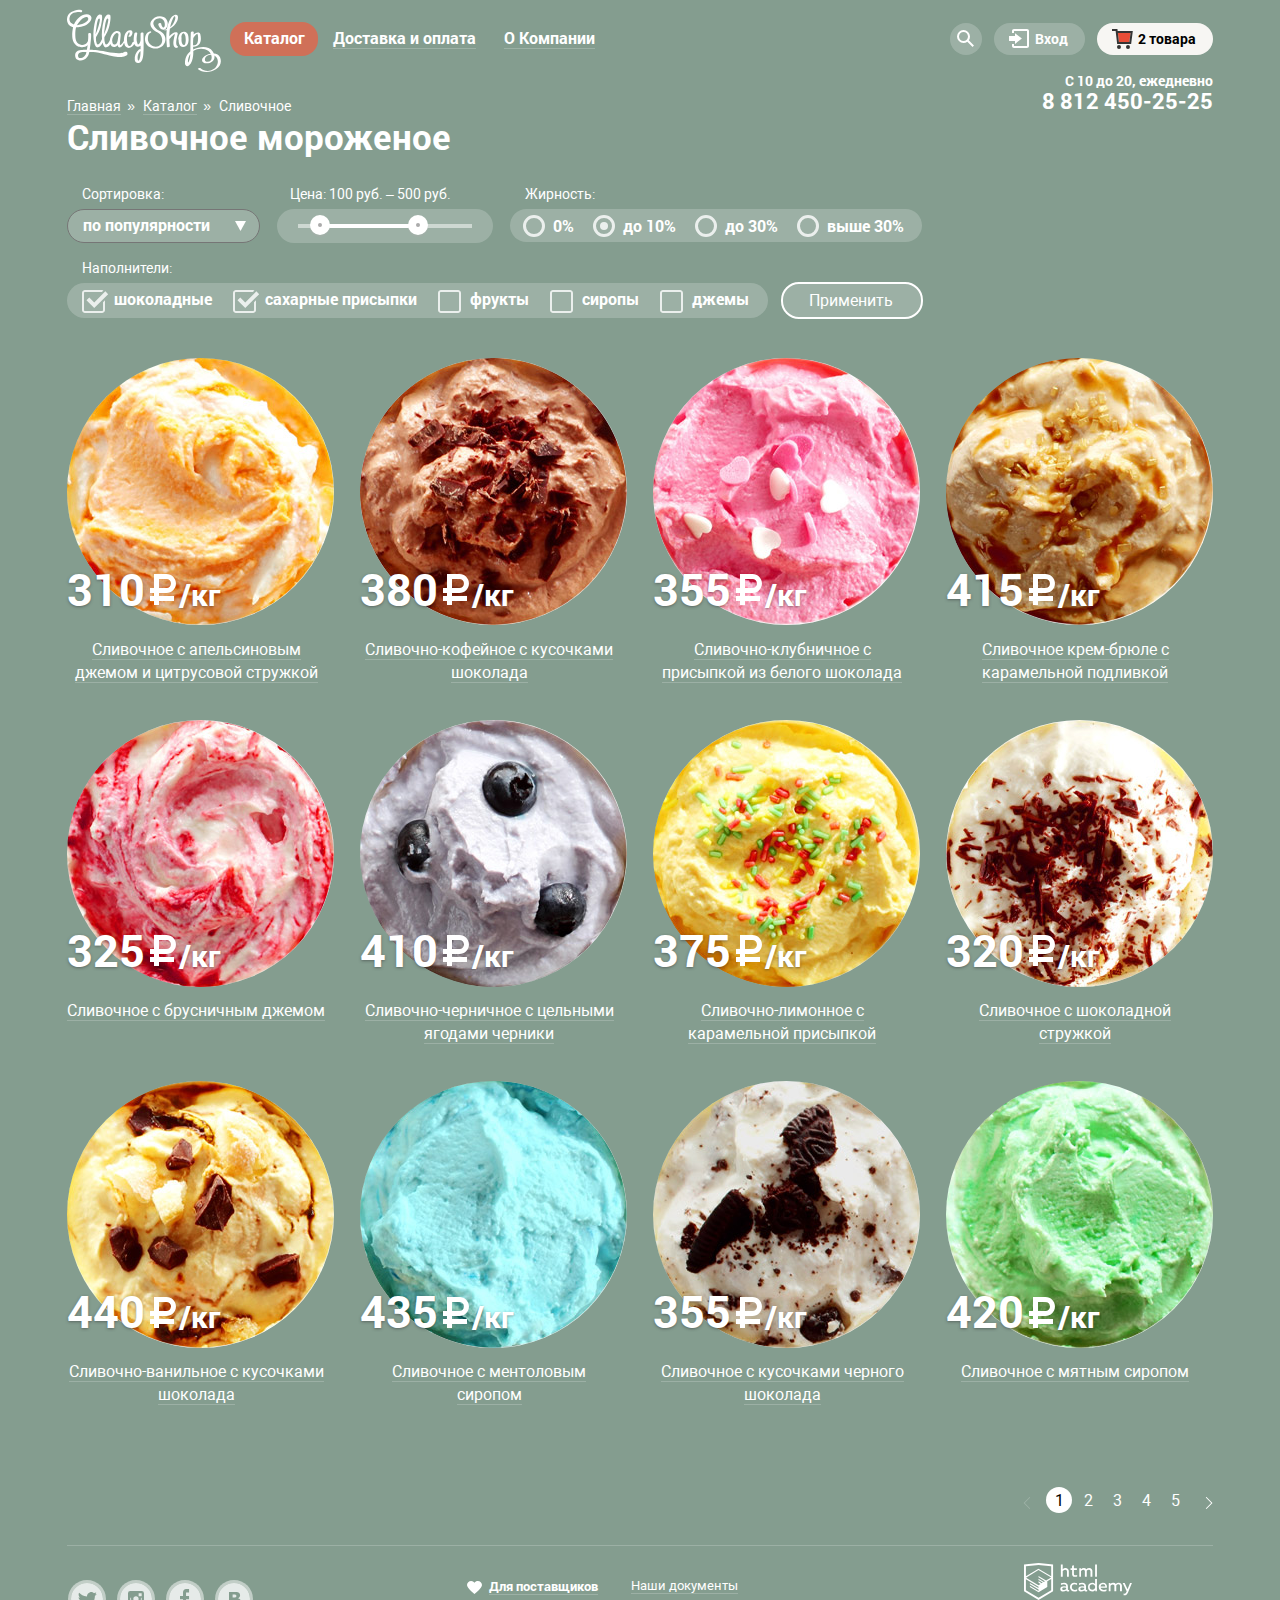
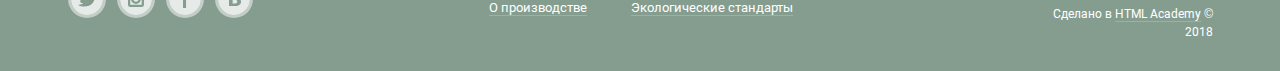
==== commit 99f67262: "Исправлние мелких ошибок" ====
--- a/catalog.html
+++ b/catalog.html
@@ -325,8 +325,7 @@
                         <article class="product">
                             <div class="product-image">
                                 <img src="img/product-1.jpg" width="267" height="267" alt="Сливочное с апельсиновым джемом и цитрусовой стружкой">
-                                <p class="product-price">310
-                                    <svg class="ruble" width="31" height="36">
+                                <p class="product-price">310<svg class="ruble" width="31" height="36">
                                         <use xlink:href="#ruble"></use>
                                     </svg><span>/кг</span></p>
                             </div>
@@ -342,8 +341,7 @@
                         <article class="product">
                             <div class="product-image">
                                 <img src="img/product-2.jpg" width="267" height="267" alt="Сливочно-кофейное с кусочками шоколада">
-                                <p class="product-price">380
-                                    <svg class="ruble" width="31" height="36">
+                                <p class="product-price">380<svg class="ruble" width="31" height="36">
                                         <use xlink:href="#ruble"></use>
                                     </svg><span>/кг</span></p>
                             </div>
@@ -359,8 +357,7 @@
                         <article class="product">
                             <div class="product-image">
                                 <img src="img/product-3.jpg" width="267" height="267" alt="Сливочно-клубничное с присыпкой из белого шоколада">
-                                <p class="product-price">355
-                                    <svg class="ruble" width="31" height="36">
+                                <p class="product-price">355<svg class="ruble" width="31" height="36">
                                         <use xlink:href="#ruble"></use>
                                     </svg><span>/кг</span></p>
                             </div>
@@ -376,8 +373,7 @@
                         <article class="product">
                             <div class="product-image">
                                 <img src="img/product-4.jpg" width="267" height="267" alt="Сливочное крем-брюле с карамельной подливкой">
-                                <p class="product-price">415
-                                    <svg class="ruble" width="31" height="36">
+                                <p class="product-price">415<svg class="ruble" width="31" height="36">
                                         <use xlink:href="#ruble"></use>
                                     </svg><span>/кг</span></p>
                             </div>
@@ -393,8 +389,7 @@
                         <article class="product">
                             <div class="product-image">
                                 <img src="img/product-5.jpg" width="267" height="267" alt="Сливочное с брусничным джемом">
-                                <p class="product-price">325
-                                    <svg class="ruble" width="31" height="36">
+                                <p class="product-price">325<svg class="ruble" width="31" height="36">
                                         <use xlink:href="#ruble"></use>
                                     </svg><span>/кг</span></p>
                             </div>
@@ -410,8 +405,7 @@
                         <article class="product">
                             <div class="product-image">
                                 <img src="img/product-6.jpg" width="267" height="267" alt="Сливочно-черничное с цельными ягодами черники">
-                                <p class="product-price">410
-                                    <svg class="ruble" width="31" height="36">
+                                <p class="product-price">410<svg class="ruble" width="31" height="36">
                                         <use xlink:href="#ruble"></use>
                                     </svg><span>/кг</span></p>
                             </div>
@@ -427,8 +421,7 @@
                         <article class="product">
                             <div class="product-image">
                                 <img src="img/product-7.jpg" width="267" height="267" alt="Сливочно-лимонное с карамельной присыпкой">
-                                <p class="product-price">375
-                                    <svg class="ruble" width="31" height="36">
+                                <p class="product-price">375<svg class="ruble" width="31" height="36">
                                         <use xlink:href="#ruble"></use>
                                     </svg><span>/кг</span></p>
                             </div>
@@ -444,8 +437,7 @@
                         <article class="product">
                             <div class="product-image">
                                 <img src="img/product-8.jpg" width="267" height="267" alt="Сливочное с шоколадной стружкой">
-                                <p class="product-price">320
-                                    <svg class="ruble" width="31" height="36">
+                                <p class="product-price">320<svg class="ruble" width="31" height="36">
                                         <use xlink:href="#ruble"></use>
                                     </svg><span>/кг</span></p>
                             </div>
@@ -461,8 +453,7 @@
                         <article class="product">
                             <div class="product-image">
                                 <img src="img/product-9.jpg" width="267" height="267" alt="Сливочно-ванильное с кусочками шоколада">
-                                <p class="product-price">440
-                                    <svg class="ruble" width="31" height="36">
+                                <p class="product-price">440<svg class="ruble" width="31" height="36">
                                         <use xlink:href="#ruble"></use>
                                     </svg><span>/кг</span></p>
                             </div>
@@ -478,8 +469,7 @@
                         <article class="product">
                             <div class="product-image">
                                 <img src="img/product-10.jpg" width="267" height="267" alt="Сливочноe с ментоловым сиропом">
-                                <p class="product-price">435
-                                    <svg class="ruble" width="31" height="36">
+                                <p class="product-price">435<svg class="ruble" width="31" height="36">
                                         <use xlink:href="#ruble"></use>
                                     </svg><span>/кг</span></p>
                             </div>
@@ -495,8 +485,7 @@
                         <article class="product">
                             <div class="product-image">
                                 <img src="img/product-11.jpg" width="267" height="267" alt="Сливочное с кусочками черного шоколада">
-                                <p class="product-price">355
-                                    <svg class="ruble" width="31" height="36">
+                                <p class="product-price">355<svg class="ruble" width="31" height="36">
                                         <use xlink:href="#ruble"></use>
                                     </svg><span>/кг</span></p>
                             </div>
@@ -512,8 +501,7 @@
                         <article class="product">
                             <div class="product-image">
                                 <img src="img/product-12.jpg" width="267" height="267" alt="Сливочное с мятным сиропом">
-                                <p class="product-price">420
-                                    <svg class="ruble" width="31" height="36">
+                                <p class="product-price">420<svg class="ruble" width="31" height="36">
                                         <use xlink:href="#ruble"></use>
                                     </svg><span>/кг</span></p>
                             </div>
--- a/css/style.css
+++ b/css/style.css
@@ -9,6 +9,22 @@
 	src: url("../fonts/roboto/robotobold.woff2"), url("../fonts/roboto/robotobold.woff");
 	font-weight: 700;
 }
+
+@keyframes display {
+    0% { opacity: 0; }
+    20% { opacity: 0.2; }
+    40%  { opacity: 0.4; }
+    60%  { opacity: 0.6; }
+    80%  { opacity: 0.8; }
+    100%  { opacity: 1; }
+}
+
+@keyframes shake {
+    0%, 100% { transform: translateX(-50%); }
+    10%, 30%, 50%, 70%, 90% { transform: translateX(-49%); }
+    20%, 40%, 60%, 80% { transform: translateX(-51%); }
+}
+
 
 body {
 	margin: 0;
@@ -72,8 +88,21 @@
 	        box-shadow: 0 2px 2px #ac1000;
 }
 
-.modal-feedback-show {
+.modal-feedback.modal-feedback-show {
 	display: block;
+    animation-name: display;
+    animation-duration: 0.3s;
+}
+
+.modal-overlay.modal-overlay-show {
+    display: block;
+    animation-name: display;
+    animation-duration: 0.3s;
+}
+
+.modal-feedback.modal-error {
+    animation-name: shake;
+    animation-duration: 0.6s;
 }
 
 .container {
@@ -1030,8 +1059,7 @@
 .features .features-title {
 	font-size: 24px;
 	line-height: 30px;
-	;
-	font-weight: 400;
+	font-weight: 600;
 	margin-top: 0;
 	margin-bottom: 22px;
 }
@@ -1186,10 +1214,21 @@
 	background-image: url(../img/map.jpg);
 }
 
+/*
+.map iframe {
+    position: relative;
+	width: 100%;
+	min-height: 429px;
+    z-index: 2;
+    border: none;
+}
+*/
+
 .contacts-wrapper {
 	width: 1146px;
 	position: relative;
 	margin: 0 auto;
+    z-index: 3;
 }
 
 .contacts {
@@ -1200,6 +1239,7 @@
 	padding-right: 24px;
 	padding-left: 24px;
 	padding-bottom: 30px;
+    z-index: 3;
 	width: 302px;
 	line-height: 21px;
 	color: #000000;
@@ -1405,7 +1445,8 @@
 	display: none;
 	position: fixed;
 	top: 100px;
-	left: 409px;
+	left: 50%;
+    transform: translateX(-50%);
 	z-index: 10;
 	width: 471px;
 	padding-top: 15px;
@@ -1561,6 +1602,8 @@
 }
 
 
+
+
 /*----------------------------------------------*/
 
 .inner-page .catalog {
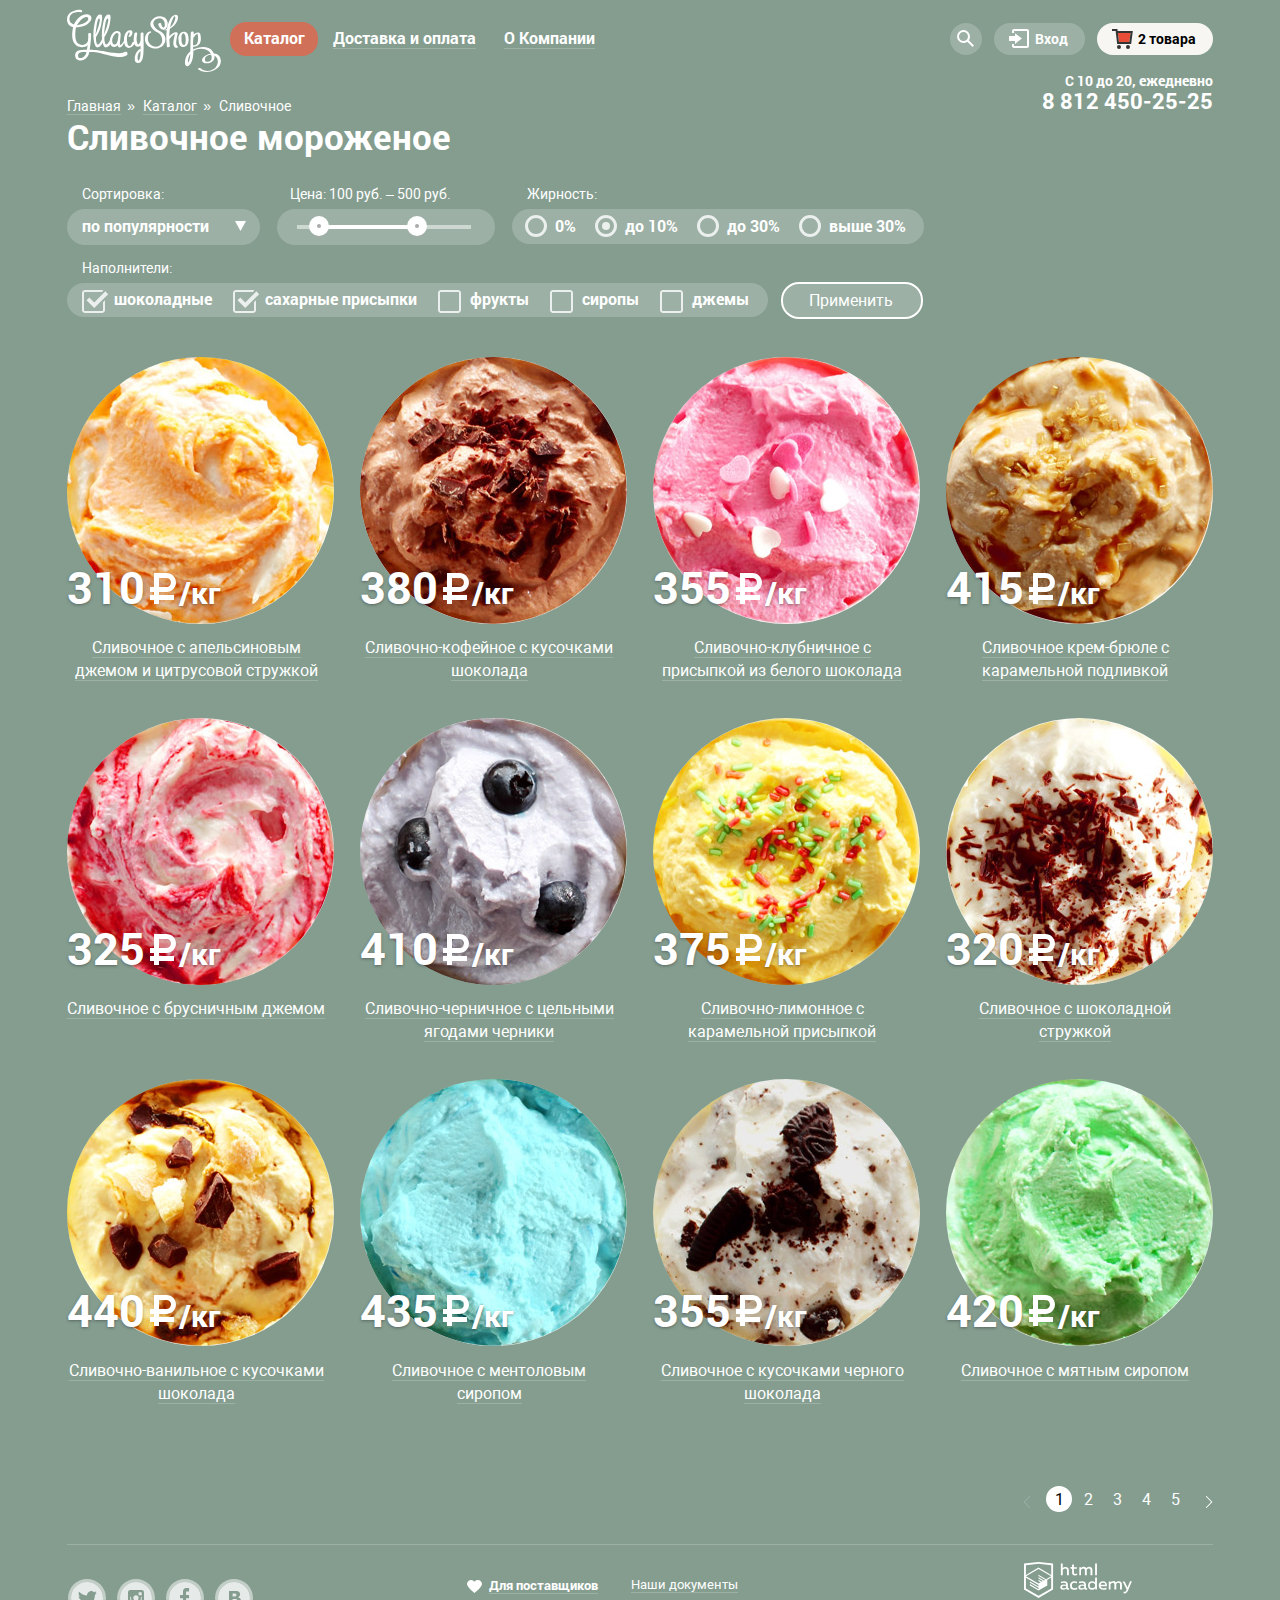
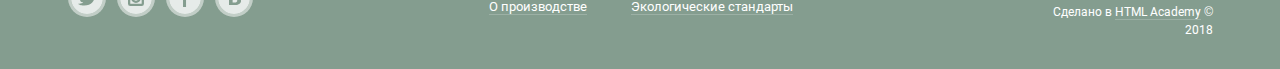
==== commit 0b3881ae: "Налаживание кроссбраузерности" ====
--- a/css/style.css
+++ b/css/style.css
@@ -348,6 +348,7 @@
 .main-menu a {
 	color: #ffffff;
 	border-bottom: 1px solid rgba(255, 255, 255, 0.2);
+    transition: all .3s ease;
 }
 
 .main-menu {
@@ -908,6 +909,7 @@
 	font-weight: 400;
 	color: #ffffff;
 	border-bottom: 1px solid rgba(255, 255, 255, 0.2);
+    transition: all .3s ease;
 }
 
 .catalog a:hover:not(.button),
@@ -1003,6 +1005,7 @@
 
 .product-hover .button {
 	position: absolute;
+    left: 50%;
 	bottom: 21px;
 	padding-left: 16px;
 	padding-right: 17px;
@@ -1213,16 +1216,6 @@
 	min-height: 429px;
 	background-image: url(../img/map.jpg);
 }
-
-/*
-.map iframe {
-    position: relative;
-	width: 100%;
-	min-height: 429px;
-    z-index: 2;
-    border: none;
-}
-*/
 
 .contacts-wrapper {
 	width: 1146px;
@@ -1329,6 +1322,7 @@
 	border-radius: 50%;
 	-webkit-box-shadow: 0 0 0 3px rgba(255, 255, 255, 0.5);
 	        box-shadow: 0 0 0 3px rgba(255, 255, 255, 0.5);
+    transition: all .3s ease;
 }
 
 .social-icon {
@@ -1430,6 +1424,7 @@
 
 .footer-copyright .copyright-link {
 	border-bottom: 1px solid rgba(255, 255, 255, 0.2);
+    transition: all .3s ease;
 }
 
 .footer-copyright .copyright-link:hover {
@@ -1756,6 +1751,7 @@
 	font-size: 0;
 	background-color: transparent;
 	background-image: url(../img/cross-small.svg);
+    background-repeat: no-repeat;
 	border: 0;
 	cursor: pointer;
 }
@@ -1824,7 +1820,7 @@
 }
 
 .filters {
-	margin-bottom: 23px;
+	margin-bottom: 25px;
 }
 
 .filter {
@@ -1838,7 +1834,7 @@
 	line-height: 18px;
 	font-weight: 500;
 	margin-right: 17px;
-	margin-bottom: 17px;
+	margin-bottom: 15px;
 	margin-left: 0;
 	padding: 0;
 	border: none;
@@ -1853,13 +1849,15 @@
 }
 
 .select-item {
+    height: 36px;
 	padding-top: 6px;
-	padding-right: 32px;
+	padding-right: 34px;
 	padding-bottom: 8px;
 	padding-left: 15px;
 	font-weight: 600;
 	color: #ffffff;
 	background-color: rgba(255, 255, 255, 0.2);
+    border: none;
 	border-radius: 18px;
 	appearance: none;
 	-webkit-appearance: none;
@@ -1891,6 +1889,10 @@
 	background-image: url(../img/icon-down-dir-dark.svg);
 }
 
+select::-ms-expand {
+    display: none;
+}
+
 .range-price {
 	padding: 0;
 	margin: 0;
@@ -1902,9 +1904,14 @@
 }
 
 .range {
-	padding: 15px 21px;
+    height: 36px;
+	padding-top: 16px;
+    padding-right: 24px;
+    padding-bottom: 15px;
+    padding-left: 20px;
 	background-color: rgba(255, 255, 255, 0.2);
 	border-radius: 18px;
+    box-sizing: border-box;
 }
 
 .range-line {
@@ -1959,10 +1966,10 @@
 }
 
 .filter-radio {
+    height: 27px;
 	margin: 0;
 	padding-top: 8px;
 	padding-right: 18px;
-	padding-bottom: 7px;
 	padding-left: 13px;
 	background-color: rgba(255, 255, 255, 0.2);
 	border-radius: 18px;
@@ -2018,11 +2025,11 @@
 }
 
 .filter-checkbox {
+    height: 27px;
 	margin: 0;
 	margin-right: -4px;
 	padding-top: 7px;
 	padding-right: 19px;
-	padding-bottom: 10px;
 	padding-left: 15px;
 	background-color: rgba(255, 255, 255, 0.2);
 	border-radius: 18px;
